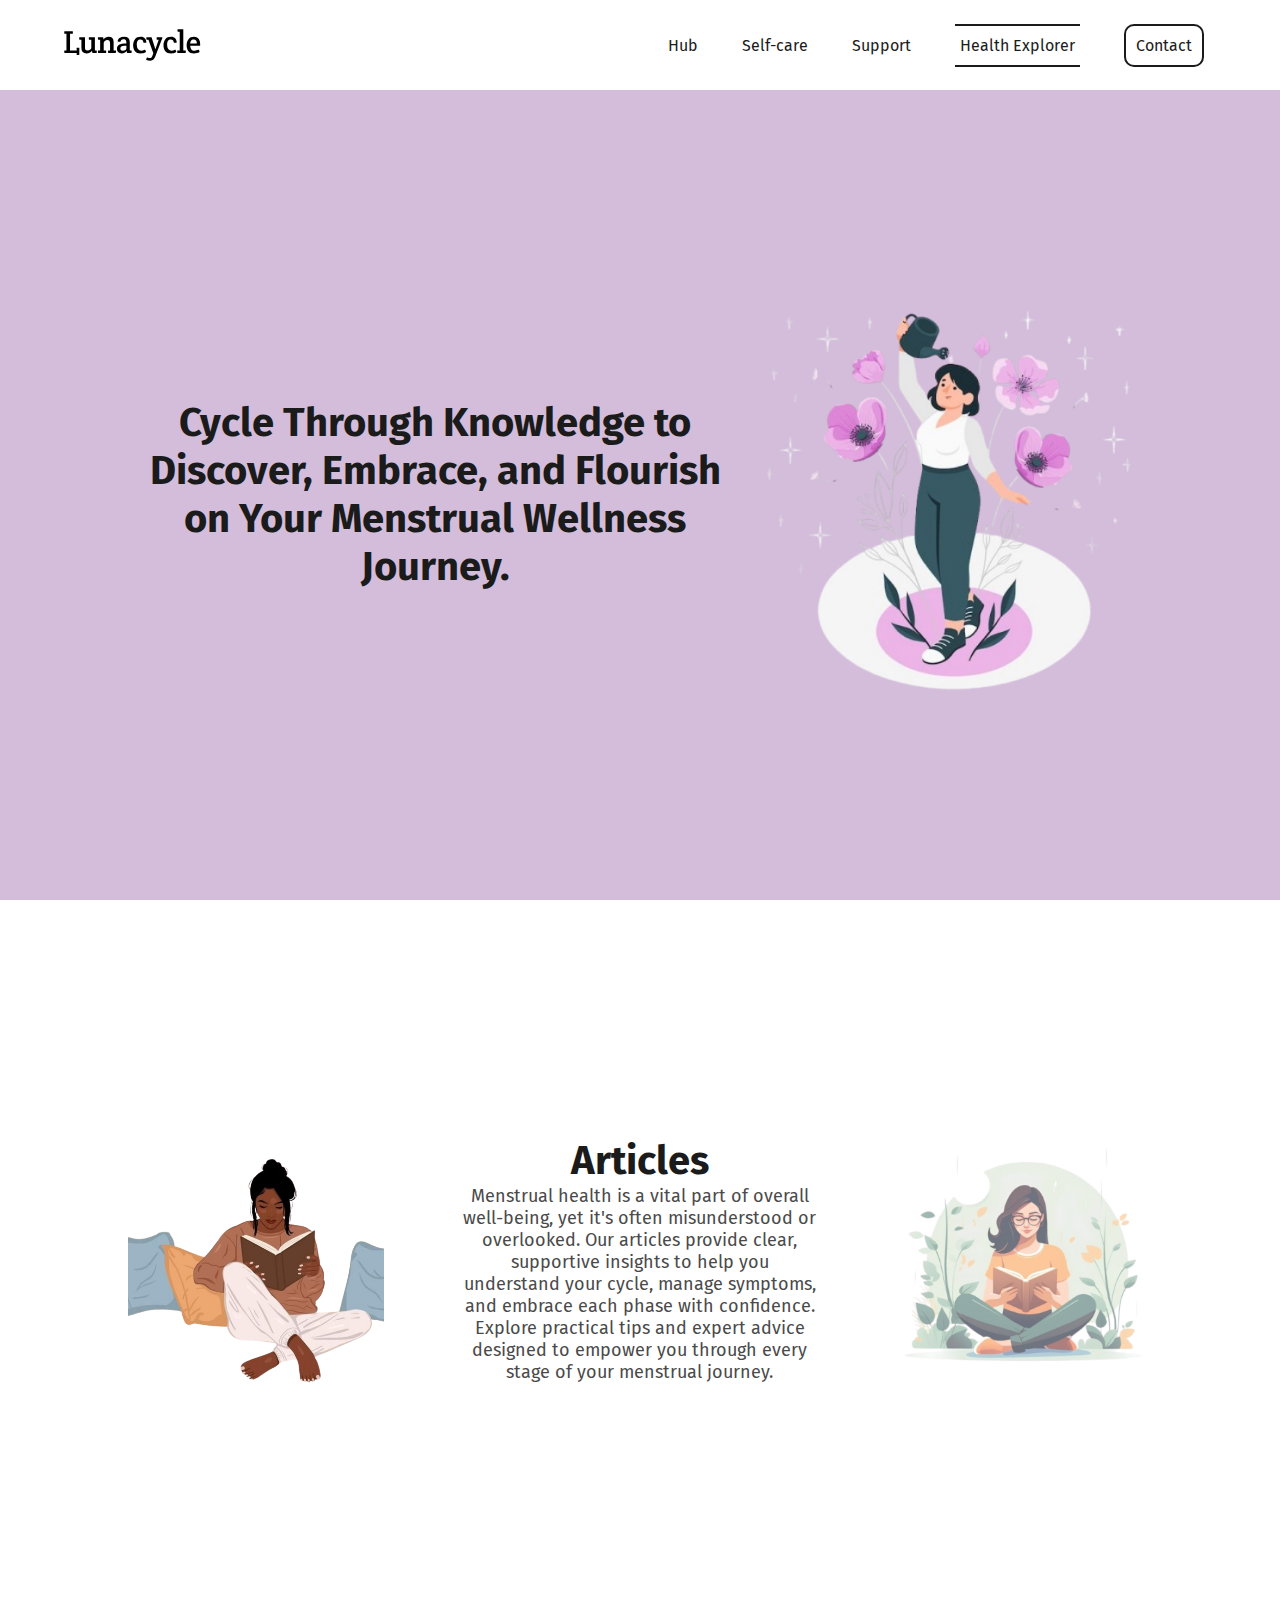
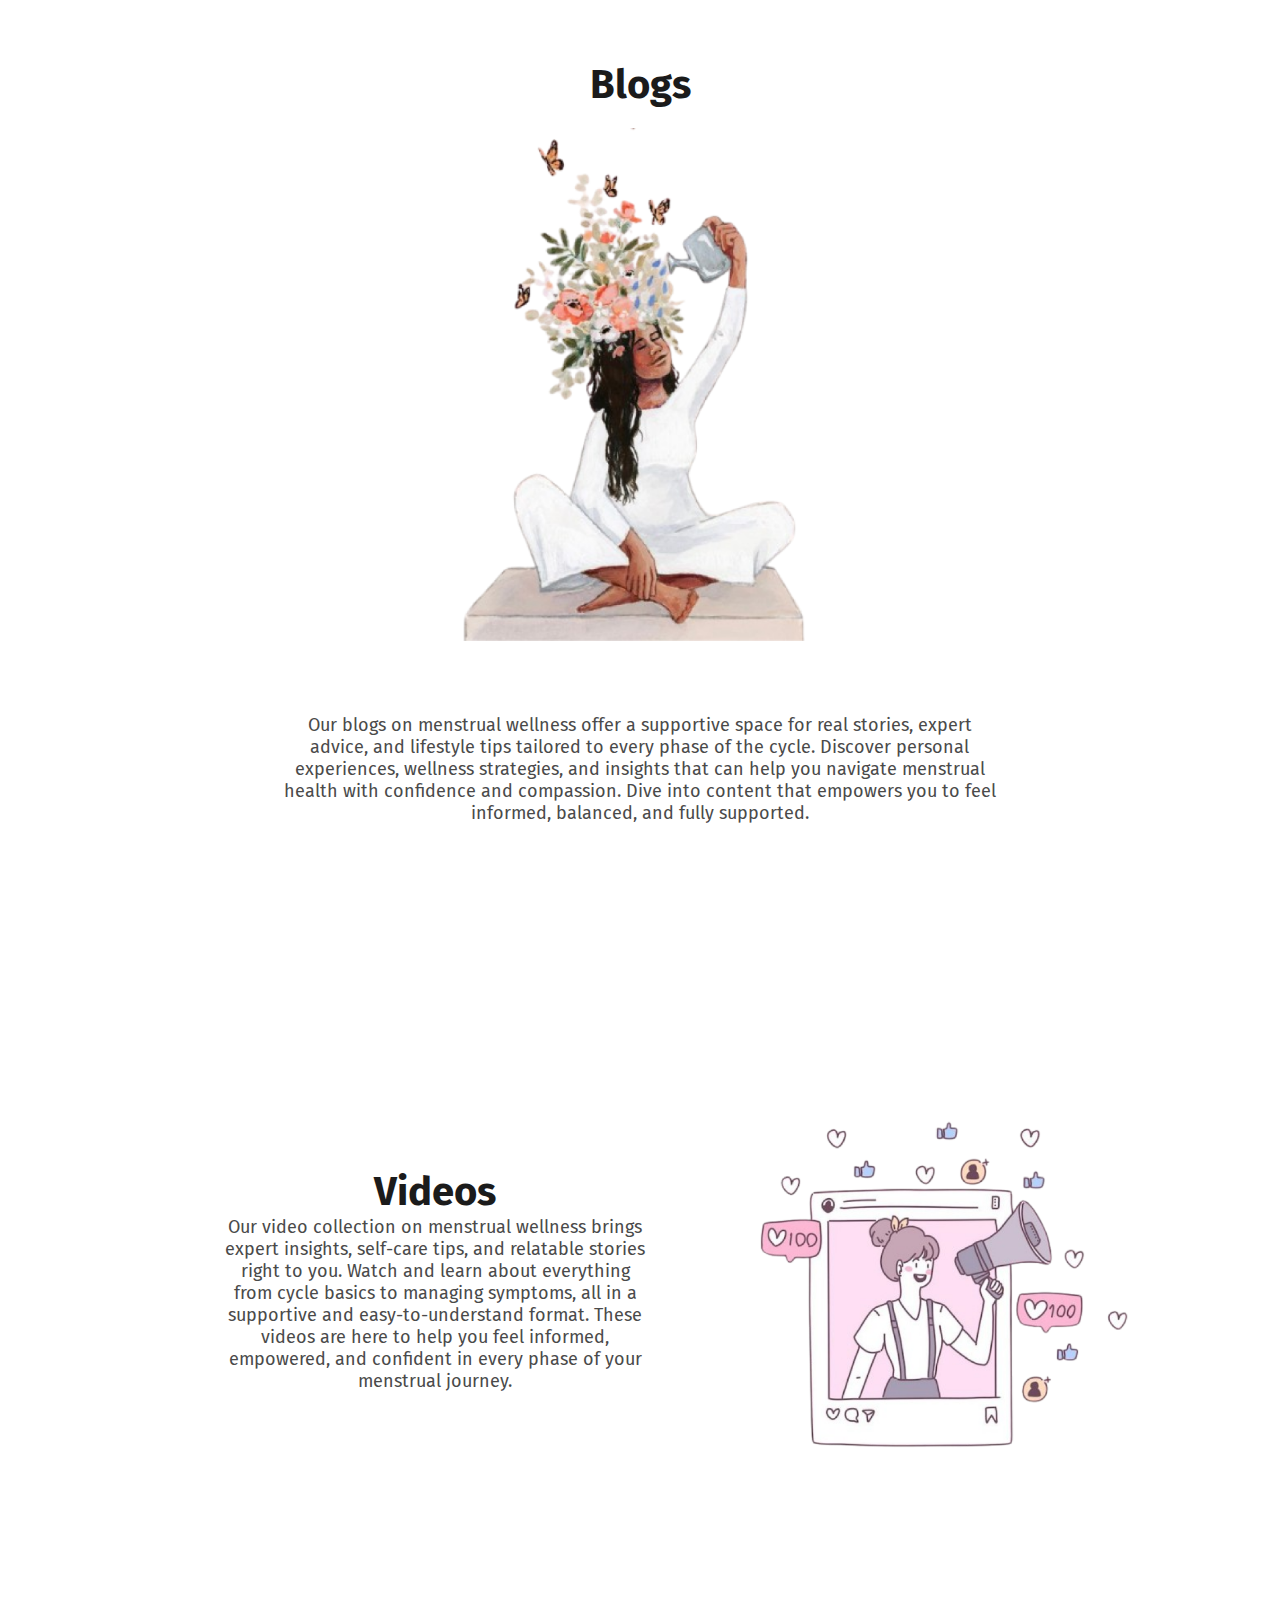
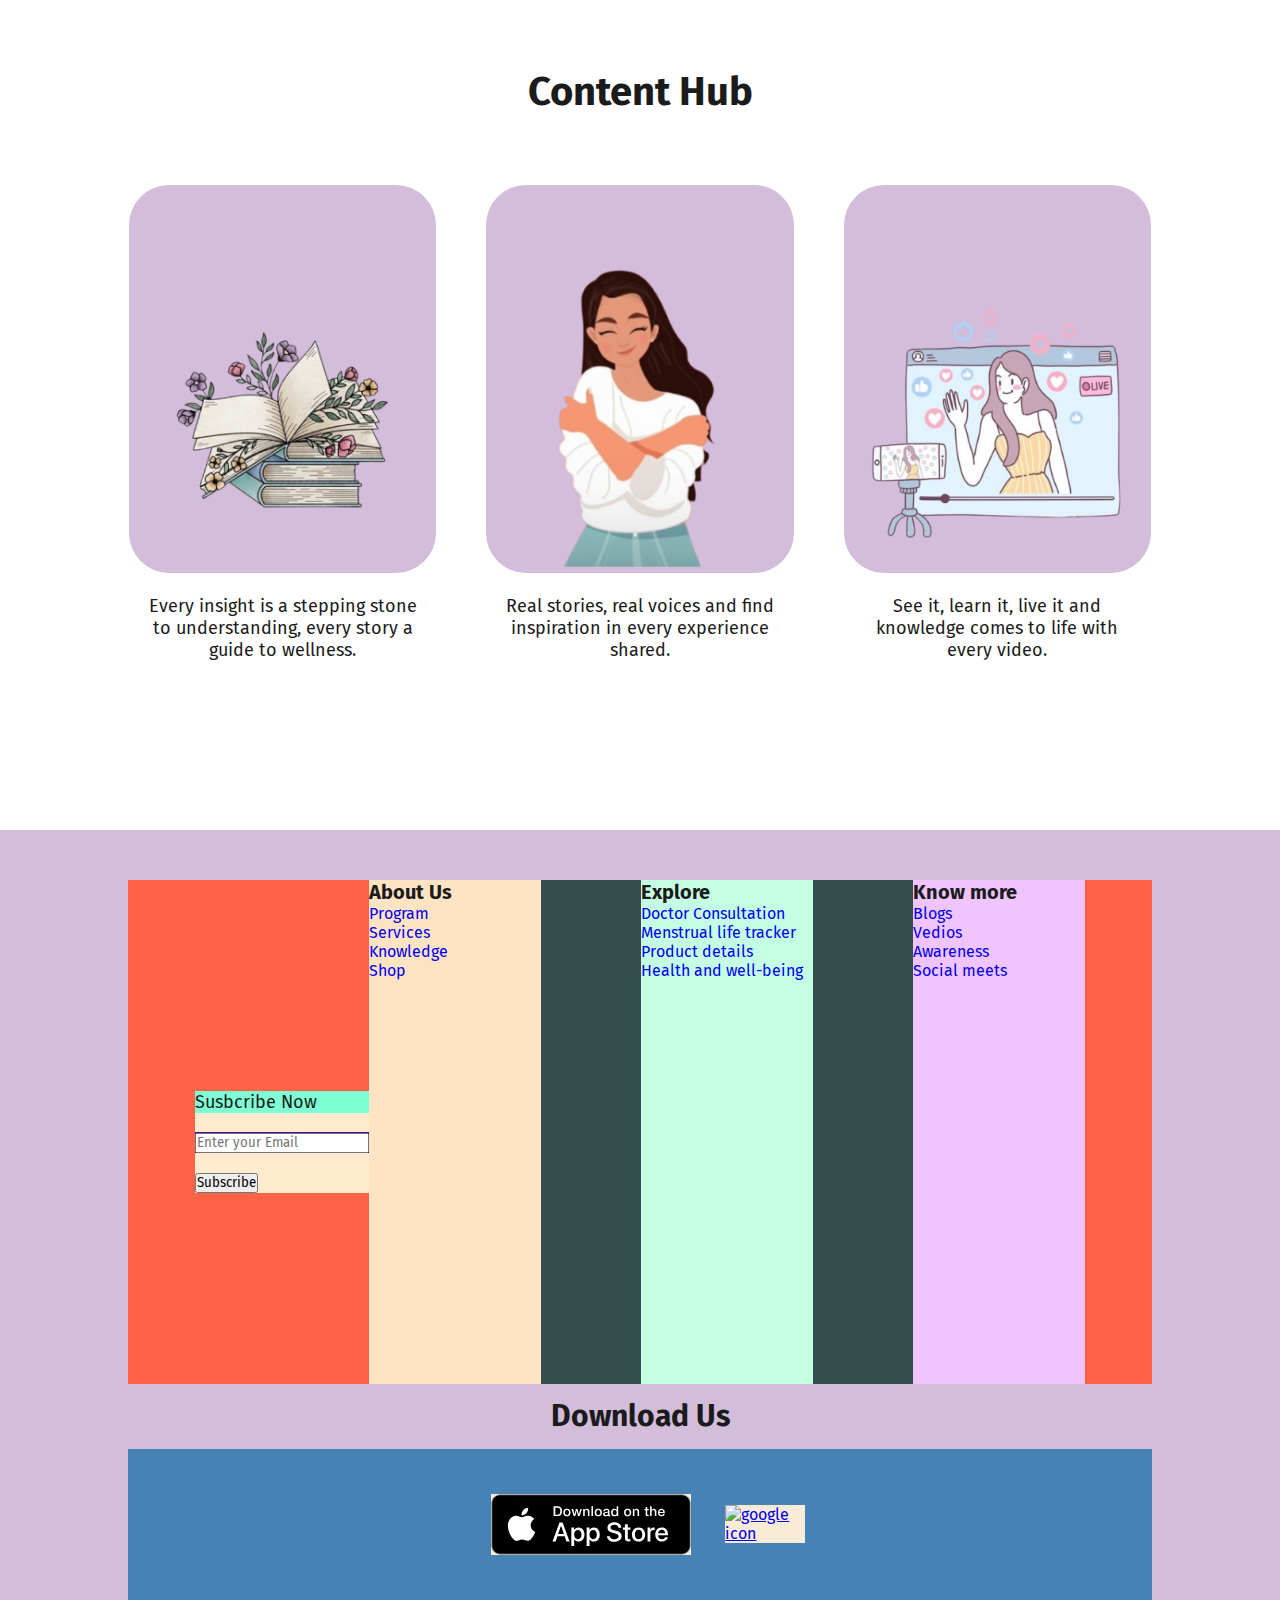
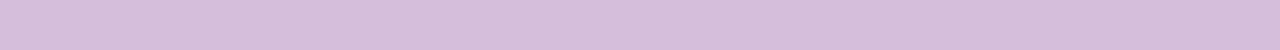
==== health-explorer.html @ b9ee6a67 "this is my first version" ====
<!DOCTYPE html>
<html lang="en">

<head>
    <meta charset="UTF-8">
    <meta name="viewport" content="width=device-width, initial-scale=1.0">
    <title> Lunacycle - Health Explorer </title>
    <link rel="stylesheet" href="./css/style.css">
    <link rel="stylesheet" href="./css/health-explorer.css">
    <link rel="stylesheet" href="https://cdn.jsdelivr.net/npm/bootstrap-icons@1.11.3/font/bootstrap-icons.min.css">
</head>

<body>

    <!-- header start -->
    <header>

        <!-- nav start-->
        <nav>
            <div class="wrapper">

                <img src="./src/Icon/Logo (2).svg" alt="Logo">
                <input type="checkbox" id="nav-btn" class="nav-btn">
                <label for="nav-btn" class="nav-icon"><i class="bi bi-list"></i></label>

                <ul>
                    <li><a href="./index.html">Hub</a></li>
                    <li><a href="./self-care.html">Self-care</a></li>
                    <li><a href="./support.html">Support</a></li>
                    <li><a href="#" class="active">Health Explorer</a></li>
                    <li><a href="#" class="sec_btn">Contact</a></li>
                </ul>

            </div>
        </nav>
        <!-- nav end -->

    </header>
    <!-- header end -->

    <!-- main start -->

    <!-- banner start -->
    <section id="banner">

        <div class="wrapper">

            <h1>Cycle Through Knowledge to Discover, Embrace, and Flourish on Your Menstrual Wellness Journey.</h1>

            <div class="banner_section">
                <img src="./src/Image/Health Explorer/health explorer banner.png" alt="banner">
            </div>

        </div>

    </section>

    <!-- banner end -->

    <!-- articles start -->

    <section id="article">

        <div class="wrapper">

            <div class="book">
                <img src="./src/Image/Health Explorer/girl with book.png" alt="girl">
            </div>

            <div class="article_section">
                <h1>Articles</h1>
                <p>
                    Menstrual health is a vital part of overall well-being, yet it's often misunderstood or
                    overlooked. Our articles provide clear, supportive insights to help you understand your cycle,
                    manage symptoms, and embrace each phase with confidence. Explore practical tips and expert
                    advice designed to empower you through every stage of your menstrual journey.</p>
            </div>

            <div class="girl_book">
                <img src="./src/Image/Health Explorer/girl with books and leaf.png" alt="girl_book">
            </div>

        </div>

    </section>

    <!-- articles end -->


    <!-- blogs start -->

    <section id="blogs">

        <div class="wrapper">

            <h1>Blogs</h1>

            <div class="blog_img">

                <img src="./src/Image/Health Explorer/blogs.png" alt="blogs">
            </div>

            <div class="blog_container">
                <p>
                    Our blogs on menstrual wellness offer a supportive space for real stories, expert advice, and
                    lifestyle tips tailored to every phase of the cycle. Discover personal experiences, wellness
                    strategies, and insights that can help you navigate menstrual health with confidence and compassion.
                    Dive into content that empowers you to feel informed, balanced, and fully supported.</p>
            </div>

        </div>

    </section>

    <!-- blogs end -->

     <!-- video start -->

     <section id="video">

        <div class="wrapper">

                <div class="video_section">
                    <h1>Videos</h1>

                    <p>
                        Our video collection on menstrual wellness brings expert insights, self-care tips, and relatable
                        stories right to you. Watch and learn about everything from cycle basics to managing symptoms,
                        all in a supportive and easy-to-understand format. These videos are here to help you feel
                        informed, empowered, and confident in every phase of your menstrual journey.</p>
                </div>

                <div class="video_img">
                    <img src="./src/Image/Health Explorer/Videos.png" alt="video">
                </div>

        </div>

    </section>

    <!-- video end -->

    
    <!-- content hub start -->

    <section id="content_hub">

        <div class="wrapper">

                <h1>Content Hub</h1>

                <div class="content_hub_section">

                    <div class="guide">
                        <img src="./src/Image/Health Explorer/books.png" alt="books">
                        <p>Every insight is a stepping stone to understanding, every story a guide to wellness.</p>
                    </div>

                    <div class=" experience ">
                        <img src="./src/Image/Health Explorer/hugging girl.png" alt="girl">
                        <p>Real stories, real voices and find inspiration in every experience shared.</p>
                    </div>

                    <div class="learn">
                        <img src="./src/Image/Health Explorer/video creator.png" alt="video">
                        <p>See it, learn it, live it and knowledge comes to life with every video.</p>
                    </div>
                </div>

        </div>

    </section>

    <!-- content hub end -->

    <!-- main end -->


 <!-- footer start -->

    <footer>
        <section id="footer">

            <div class="wrapper">


                <div class="footer_section">

                    <div class="logo_section">
                        <!-- logo start -->
                        <div class="logo">
                            <img src="./Src/Icon/Logo (2).svg" alt="">
                        </div>
                        <!-- logo start -->
                        <!-- form start -->
                        <div class="form">
                            <form>
                                <div class="susbcribe">
                                    <label> Susbcribe Now </label>
                                </div>
                                <br>
                                <div class="email">
                                    <input type="email" Placeholder="Enter your Email">
                                </div>
                                <br>
                                <div class="submit">
                                    <input type="submit" value="Subscribe">
                                </div>
                            </form>
                        </div>
                    </div>
                    <!-- form start -->

                    <div class="link_section">

                        <!-- anout us start -->
                        <div class="about_us">
                            <h4>About Us</h4>
                            <ul>
                                <li><a href="#"> Program </a></li>
                                <li><a href="#"> Services </a></li>
                                <li><a href="#"> Knowledge </a></li>
                                <li><a href="#"> Shop </a></li>
                            </ul>
                        </div>
                        <!-- about us end -->


                        <!-- explore start -->
                        <div class="explore">
                            <h4> Explore </h4>
                            <ul>
                                <li><a href="#"> Doctor Consultation </a> </li>
                                <li><a href="#"> Menstrual life tracker </a></li>
                                <li><a href="#"> Product details </a></li>
                                <li><a href="#"> Health and well-being </a></li>
                            </ul>
                        </div>
                        <!-- explore end -->
                        <!-- know more start -->
                        <div class="know_more">
                            <h4> Know more </h4>
                            <ul>
                                <li><a href="#"> Blogs </a></li>
                                <li><a href="#"> Vedios </a></li>
                                <li><a href="#"> Awareness </a></li>
                                <li><a href="#"> Social meets </a></li>
                            </ul>
                        </div>
                        <!-- know more end -->
                    </div>

                </div>

                <div class="footer_icon">

                    <!-- download us start -->

                    <h1>
                        Download Us
                    </h1>

                    <div class="download_icon">
                    
                            <!-- <a href="#"> <img src="./Src/Icon/Apple icon.svg" alt="apple"> </a> -->
                            <a href="#"> <img src="./src/Icon/Apple icon.svg" alt="google icon"> </a>
                            <a href="#"> <img src="./Src/Icon/Google icon.svg" alt="google icon"> </a>
                        
                    </div>
                    <!-- download us start -->
                </div>
            </div>


        </section>
    </footer>

    <!-- footer end -->


</body>

</html>
---- css/style.css ----
@import url("https://fonts.googleapis.com/css2?family=Crete+Round:ital@0;1&family=Fira+Sans:ital,wght@0,100;0,200;0,300;0,400;0,500;0,600;0,700;0,800;0,900;1,100;1,200;1,300;1,400;1,500;1,600;1,700;1,800;1,900&family=Roboto:ital,wght@0,100;0,300;0,400;0,500;0,700;0,900;1,100;1,300;1,400;1,500;1,700;1,900&display=swap");

* {
  padding: 0;
  margin: 0;
  font-family: "Fira Sans", sans-serif;
}

:root {
  --fs-70: 70px;
  --fs-64: 64px;
  --fs-60: 60px;
  --fs-40: 40px;
  --fs-32: 32px;
  --fs-30: 30px;
  --fs-36: 36px;
  --fs-28: 28px;
  --fs-26: 26px;
  --fs-24: 24px;
  --fs-22: 22px;
  --fs-20: 20px;
  --fs-18: 18px;
  --fs-16: 16px;
  --fs-14: 14px;
  --fs-12: 12px;
  --primary-color: #d3bddb;
  --secondary-color: #ffffff;
  --tertiory-color: #1b1b1b;
  --fourth-color: #4a4a4a;
  --fw-bold: 700px;
  --fw-semibold: 600px;
  --fw-medium: 500px;
  --fw-regular: 400px;
}

.wrapper {
  width: 90%;
  /* background-color: yellow; */
}

/* nav start */
header {
  width: 100%;
  height: 10vh;
  /* background-color: lightcoral; */
}

header nav {
  height: 10vh;
  width: 100%;
  background-color: rgb(255, 255, 255);
  display: flex;
  justify-content: center;
}

header nav .wrapper {
  height: 100%;
  width: 90%;
  background-color: rgb(255, 255, 255);
  display: flex;
  justify-content: space-between;
  align-items: center;
}

header nav .wrapper ul {
  display: flex;
  list-style: none;
  gap: 20px;
  /* font-size: var(--fs-20); */
}

header nav .wrapper ul li {
  font-size: var(--fs-16);
  padding: 10px;
  background-color: transparent;
  border: 2px solid transparent;
  /* background-color: orange; */
}

header nav .wrapper ul a {
  text-decoration: none;
  color: var(--tertiory-color);
  font-size: var(--fs-16);
}

header nav .wrapper ul li .active {
  padding: 10px 5px;
  border-top: 2px solid var(--tertiory-color);
  border-bottom: 2px solid var(--tertiory-color);
}

header nav .wrapper ul li :hover {
  background-color: var(--tertiory-color);
  border-radius: 20px;
  color: var(--secondary-color);
  padding: 10px;
  -webkit-border-radius: 20px;
  -moz-border-radius: 20px;
  -ms-border-radius: 20px;
  -o-border-radius: 20px;
}

#nav-btn,
.nav-icon {
  display: none;
}

/* nav end */

/* button start */

.sec_btn {
  padding: 10px;
  background-color: transparent;
  color: var(--tertiory-color);
  border: 2px solid var(--tertiory-color);
  border-radius: 10px;
  -webkit-border-radius: 10px;
  -moz-border-radius: 10px;
  -ms-border-radius: 10px;
  -o-border-radius: 10px;
  /* font-size: var(--fs-20); */
}
.sec_btn:hover {
  background-color: var(--tertiory-color);
  color: var(--secondary-color);
}

.btn {
  padding: 5px 10px;
  background-color: var(--tertiory-color);
  color: var(--secondary-color);
  border: 2px solid var(--tertiory-color);
  border-radius: 10px;
  -webkit-border-radius: 10px;
  -moz-border-radius: 10px;
  -ms-border-radius: 10px;
  -o-border-radius: 10px;
  font-size: var(--fs-18);
  text-decoration: none;
}
.btn:hover {
  background-color: var(--secondary-color);
  color: var(--tertiory-color);
  border-color: 2px solid var(--secondary-color);
}

/* button end */

/* footer start */

#footer {
  width: 100%;
  height: 80vh;
  background-color: var(--primary-color);
  display: flex;
  align-items: center;
  justify-content: center;
  margin-top: 70px;
  padding: 50px 0px;
}

#footer .wrapper {
  width: 80%;
  height: 100%;
  display: flex;
  align-items: center;
  justify-content: center;
  flex-direction: column;
  /* background-color: bisque; */
}

#footer .wrapper .footer_section {
  width: 100%;
  height: 70%;
  display: flex;
  align-items: center;
  justify-content: center;
  background-color: tomato;
}

/* #footer .wrapper .footer_section .logo_section {
  width: 30%;
  height: 100%;
  display: flex;
  align-items: center;
  justify-content: center;
  flex-direction: column;
  background-color: aqua;
}

#footer .wrapper .footer_section .logo_section .logo {
    width: 100%;
    height: 20%;
    display: flex;
    align-items: center;
    justify-content: start;
    background-color: rgb(221, 255, 154);
} */

#footer .wrapper .footer_section .logo_section .form {
    width: 100%;
    height: 80%;
    display: flex;
    align-items: center;
    justify-content: center;
    background-color: blanchedalmond;
}

#footer .wrapper .footer_section .logo_section .form .susbcribe{
    width: 100%;
    height: 30%;
    font-size: var(--fs-18);
    color: var(--tertiory-color);
    background-color: aquamarine;   
}

#footer .wrapper .footer_section .logo_section .form .email{
    width: 100%;
    height: 30%;
    background-color: rgb(72, 110, 133);   
}

#footer .wrapper .footer_section .logo_section .form .email{
    width: 100%;
    height: 30%;
    background-color: rgb(76, 13, 136);
}


#footer .wrapper .footer_section .link_section {
  width: 70%;
  height: 100%;
  display: flex;
  align-items: center;
  justify-content: center;
  gap: 100px;
  background-color: rgb(52, 78, 78);
}

#footer .wrapper .footer_section .link_section .about_us{
width: 30%;
height: 100%;
background-color: bisque;
}

#footer .wrapper .footer_section .link_section .explore{
width: 30%;
height: 100%;
background-color: rgb(196, 255, 228);
}

#footer .wrapper .footer_section .link_section .know_more{
width: 30%;
height: 100%;
background-color: rgb(240, 196, 255);
}

#footer .wrapper .footer_section .link_section h4 {
  font-size: var(--fs-20);
  color: var(--tertiory-color);
}

#footer .wrapper .footer_section .link_section p {
  font-size: var(--fs-16);
  color: var(--fourth-color);
}

#footer .wrapper .footer_section .link_section .about_us ul li a,
#footer .wrapper .footer_section .link_section .explore ul li a,
#footer .wrapper .footer_section .link_section .know_more ul li a {
  text-decoration: none;
}
/* 
#footer .wrapper .footer_section .link_section .about_us ul,
#footer .wrapper .footer_section .link_section .explore ul,
#footer .wrapper .footer_section .link_section .know_more ul {
  list-style: none;
} */

#footer .wrapper .footer_section .link_section .about_us ul li,
#footer .wrapper .footer_section .link_section .explore ul li,
#footer .wrapper .footer_section .link_section .know_more ul li{
list-style-type: none;
}

footer .wrapper .footer_icon {
  width: 100%;
  height: 30%;
  /* background-color: rgb(223, 151, 101); */
  display: flex;
  align-items: center;
  justify-content: center;
  flex-direction: column;
}

footer .wrapper .footer_icon h1 {
  width: 100%;
  height: 30%;
  display: flex;
  align-items: center;
  justify-content: center;
  font-size: var(--fs-30);
  color: var(--tertiory-color);
  /* background-color: #563562; */
}

footer .wrapper .footer_icon .download_icon {
  width: 100%;
  height: 70%;
  display: flex;
  align-items: center;
  justify-content: center;
  /* gap: 20px; */
  background-color: steelblue;
}

footer .wrapper .footer_icon .download_icon a {
  display: flex;
  justify-content: center;
  align-items: center;
  /* text-decoration: none; */
}

footer .wrapper .footer_icon .download_icon a img{
  width: 80%;
  height: 40%;
  background-color: antiquewhite;
}












@media only screen and (max-width: 1100px){

  /* footer strat */


  #footer .wrapper .footer_section .link_section h4 {
    font-size: var(--fs-18);
  }

  #footer .wrapper .footer_section .link_section p {
    font-size: var(--fs-14);
  }

  /* footer end */

}

@media only screen and (max-width: 1000px){

/* footer start */

#footer {
  height: auto;
}

#footer .wrapper .footer_section {
  flex-wrap: wrap;
  height: 40%;
  gap: 10px;
}

#footer .wrapper .footer_section .link_section {
  width: 100%;
}

/* footer end */

}

@media only screen and (max-width: 700px){

/* footer start */

#footer .wrapper .footer_section .link_section {
  flex-wrap: wrap;
  gap: 20px;
}

#footer .wrapper .footer_section .link_section link{
  width: 100%;
}

#footer .wrapper .footer_section .link_section .about_us{
  width: 100%;
}

#footer .wrapper .footer_section .link_section .explore{
  width: 100%;
}

#footer .wrapper .footer_section .link_section .know_more{
  width: 100%;
}

footer .wrapper .footer_icon h1 {
  font-size: var(--fs-24);
}

/* footer end */
  

}









@media only screen and (max-width: 900px) {
  .nav-icon {
    display: block;
    font-size: 40px;
  }
  header nav {
    width: 100%;
    z-index: 10;
  }

  header nav .wrapper ul {
    position: absolute;
    top: 10vh;
    width: 40%;
    left: -100%;
    height: 90vh;
    flex-direction: column;
    align-items: start;
    justify-content: start;
    background-color: rgb(215, 215, 215);
    padding: 30px 0px;
    transition-duration: 0.7s;
    z-index: 1;
  }
  header nav .wrapper ul li {
    margin-left: 20%;
  }
  #nav-btn:checked ~ ul {
    left: 0px;
  }
}
---- css/health-explorer.css ----
/* banner start */

#banner{
    width: 100%;
    height: 90vh;
    display: flex;
    align-items: center;
    justify-content: center;
    background-color: var(--primary-color);
    /* background-color: aqua; */
}

#banner .wrapper{
    width: 80%;
    height: 95%;
    display: flex;
    align-items: center;
    justify-content: center;
    /* background-color: blanchedalmond; */
}

#banner .wrapper h1{
    width: 60%;
    height: 100%;
    display: flex;
    align-items: center;
    justify-content: center;
    text-align: center;
    font-size: var(--fs-40);
    color: var(--tertiory-color);
}

#banner .wrapper .banner_section{
    width: 40%;
    height: 100%;
    /* background-color: blueviolet; */
}

#banner .wrapper .banner_section img{
    width: 100%;
    height: 100%;
    object-fit: contain;
}

/* banner end */

/* article start */

#article{
    width: 100%;
    height: 80vh;
    display: flex;
    align-items: center;
    justify-content: center;
    /* background-color: aqua; */
}

#article .wrapper{
    width: 80%;
    height: 95%;
    display: flex;
    align-items: center;
    justify-content: center;
    /* background-color: blanchedalmond; */
}

#article .wrapper .book{
    width: 30%;
    height: 100%;
    /* background-color: blueviolet; */
}

#article .wrapper .book img{
    width: 100%;
    height: 100%;
    object-fit: contain;
}

#article .wrapper .article_section{
    width: 60%;
    height: 100%;
    display: flex;
    align-items: center;
    justify-content: center;
    flex-direction: column;
    /* background-color: yellowgreen; */
}

#article .wrapper .article_section h1{
    font-size: var(--fs-40);
    color: var(--tertiory-color);
}

#article .wrapper .article_section p{
    width: 70%;
    font-size: var(--fs-18);
    color: var(--fourth-color);
    text-align: center;
}

#article .wrapper .girl_book{
    width: 30%;
    height: 100%;
    /* background-color: rgb(226, 43, 150); */
}

#article .wrapper .girl_book img{
    width: 100%;
    height: 100%;
    object-fit: contain;
}

/* article end */

/* blogs start */

#blogs{
    width: 100%;
    height: 100vh;
    display: flex;
    align-items: center;
    justify-content: center;
    /* background-color: aqua; */
}

#blogs .wrapper{
    width: 80%;
    height: 95%;
    display: flex;
    align-items: center;
    justify-content: center;
    flex-direction: column;
    /* background-color: blanchedalmond; */
}

#blogs .wrapper h1{
    width: 100%;
    height: 10%;
    display: flex;
    align-items: center;
    justify-content: center;
    font-size: var(--fs-40);
    color: var(--tertiory-color);
    /* background-color: rgb(197, 127, 255); */
}

#blogs .wrapper .blog_img{
    width: 100%;
    height: 60%;
    /* background-color: rgb(68, 255, 0); */
}

#blogs .wrapper .blog_img img{
    width: 100%;
    height: 100%;
    object-fit: contain;
} 

#blogs .wrapper .blog_container{
    width: 100%;
    height: 30%;
    display: flex;
    align-items: center;
    justify-content: center;
    /* background-color: blueviolet; */
}

#blogs .wrapper .blog_container p{
    width: 70%;
    font-size: var(--fs-18);
    color: var(--fourth-color);
    text-align: center;
}

/* blogs end */

/* video start */

#video{
    width: 100%;
    height: 80vh;
    display: flex;
    align-items: center;
    justify-content: center;
    /* background-color: aqua; */
}

#video .wrapper{
    width: 80%;
    height: 95%;
    display: flex;
    align-items: center;
    justify-content: center;
    /* background-color: blanchedalmond; */
}

#video .wrapper .video_section{
    width: 60%;
    height: 100%;
    display: flex;
    align-items: center;
    justify-content: center;
    flex-direction: column;
}

#video .wrapper .video_section h1{
    font-size: var(--fs-40);
    color: var(--tertiory-color);
}

#video .wrapper .video_section p{
    width: 70%;
    font-size: var(--fs-18);
    color: var(--fourth-color);
    text-align: center;
}

#video .wrapper .video_img{
    width: 40%;
    height: 100%;
    /* background-color: blueviolet; */
}

#video .wrapper .video_img img{
    width: 100%;
    height: 100%;
    object-fit: contain;
}

/* video end */

/* content hub strat */

#content_hub{
    width: 100%;
    height: 80vh;
    display: flex;
    align-items: center;
    justify-content: center;
    /* background-color: aqua; */
}

#content_hub .wrapper{
    width: 80%;
    height: 95%;
    display: flex;
    align-items: center;
    justify-content: center;
    flex-direction: column;
    /* background-color: blanchedalmond; */
}

#content_hub .wrapper h1{
    width: 100%;
    height: 10%;
    display: flex;
    align-items: center;
    justify-content: center;
    font-size: var(--fs-40);
    color: var(--tertiory-color);
    /* background-color: blueviolet; */
}

#content_hub .wrapper .content_hub_section{
    width: 100%;
    height: 90%;
    display: flex;
    align-items: center;
    justify-content: center;
    gap: 50px;
    /* background-color: tomato; */
}

#content_hub .wrapper .content_hub_section img{
    background-color: var(--primary-color);
    border-radius: 40px;
    -webkit-border-radius: 40px;
    -moz-border-radius: 40px;
    -ms-border-radius: 40px;
    -o-border-radius: 40px;
}

#content_hub .wrapper .content_hub_section p{
    height: 20%;
    width: 90%;
    display: flex;
    align-items: center;
    justify-content: center;
    text-align: center;
    font-size: var(--fs-18);
    color: var(--tertiory-color);
    /* background-color: rgb(101, 101, 81); */
}
#content_hub .wrapper .content_hub_section .guide{
    width: 30%;
    height: 90%;
    display: flex;
    align-items: center;
    justify-content: center;
    flex-direction: column;
    /* background-color: rgb(67, 39, 34); */
}

#content_hub .wrapper .content_hub_section .guide img{
    width: 100%;
    height: 70%;
    object-fit: contain;
    object-position: bottom ;
}

#content_hub .wrapper .content_hub_section .experience{
    width: 30%;
    height: 90%;
    display: flex;
    align-items: center;
    justify-content: center;
    flex-direction: column;
    /* background-color: rgb(78, 54, 87); */
}

#content_hub .wrapper .content_hub_section .experience img{ 
    width: 100%;
    height: 70%;
    object-fit: contain;
    object-position: bottom ;
}

#content_hub .wrapper .content_hub_section .learn{
    width: 30%;
    height: 90%;
    display: flex;
    align-items: center;
    justify-content: center;
    flex-direction: column;
    /* background-color: rgb(88, 94, 143); */
}

#content_hub .wrapper .content_hub_section .learn img{
    width: 100%;
    height: 70%;
    object-fit: contain;
    object-position: bottom ;
}

/* content hub end */
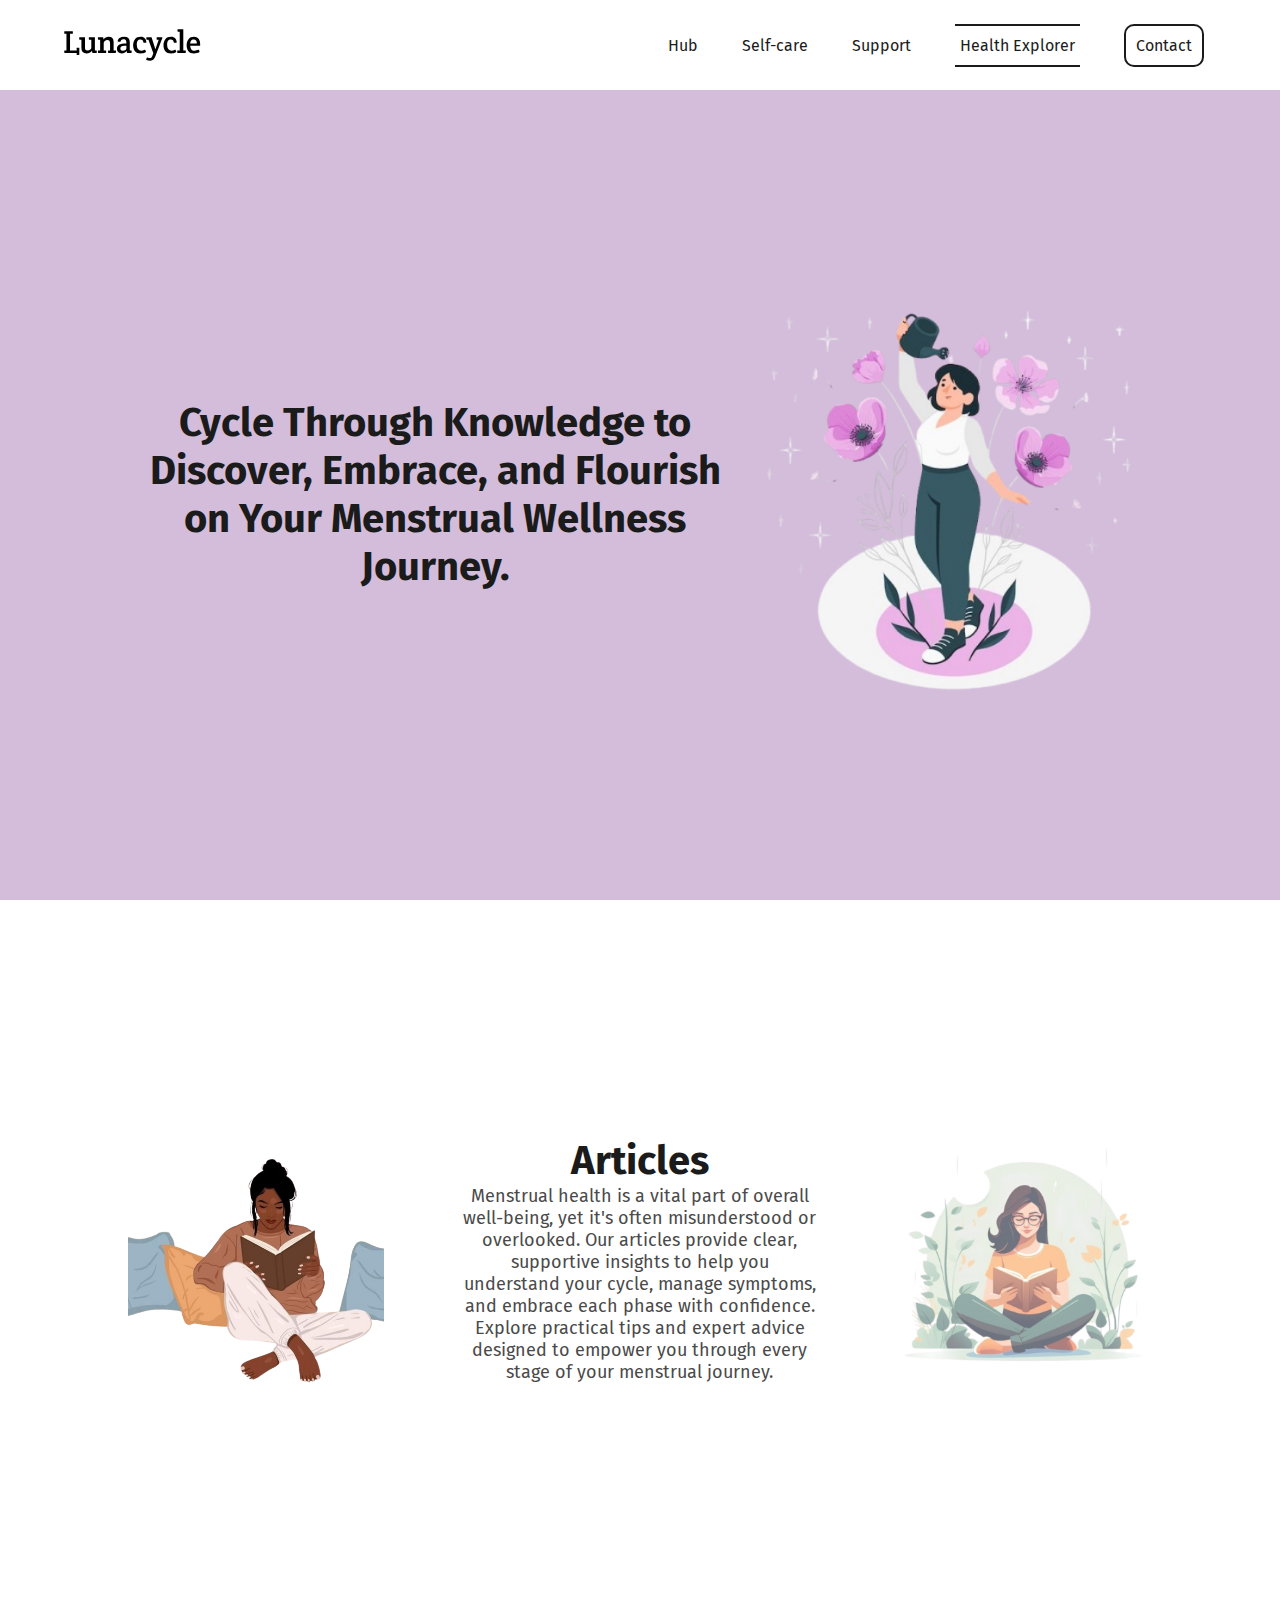
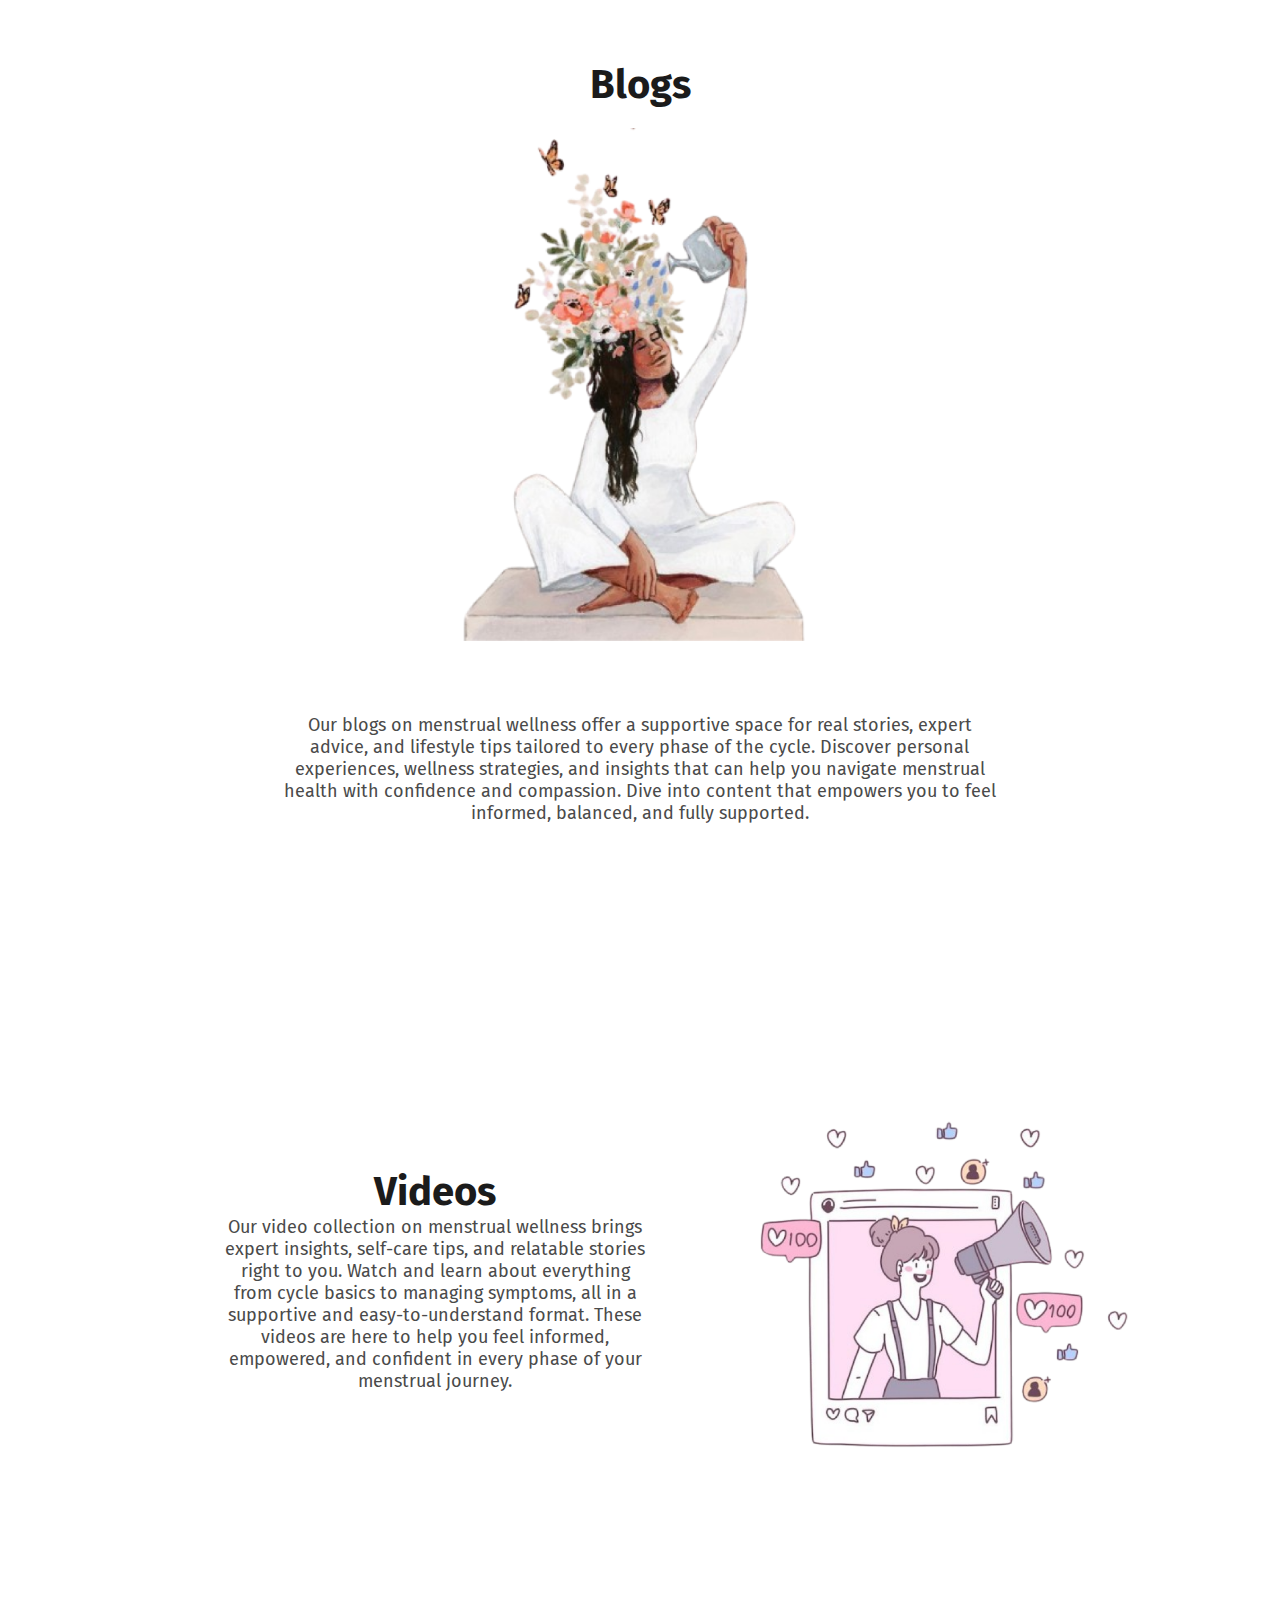
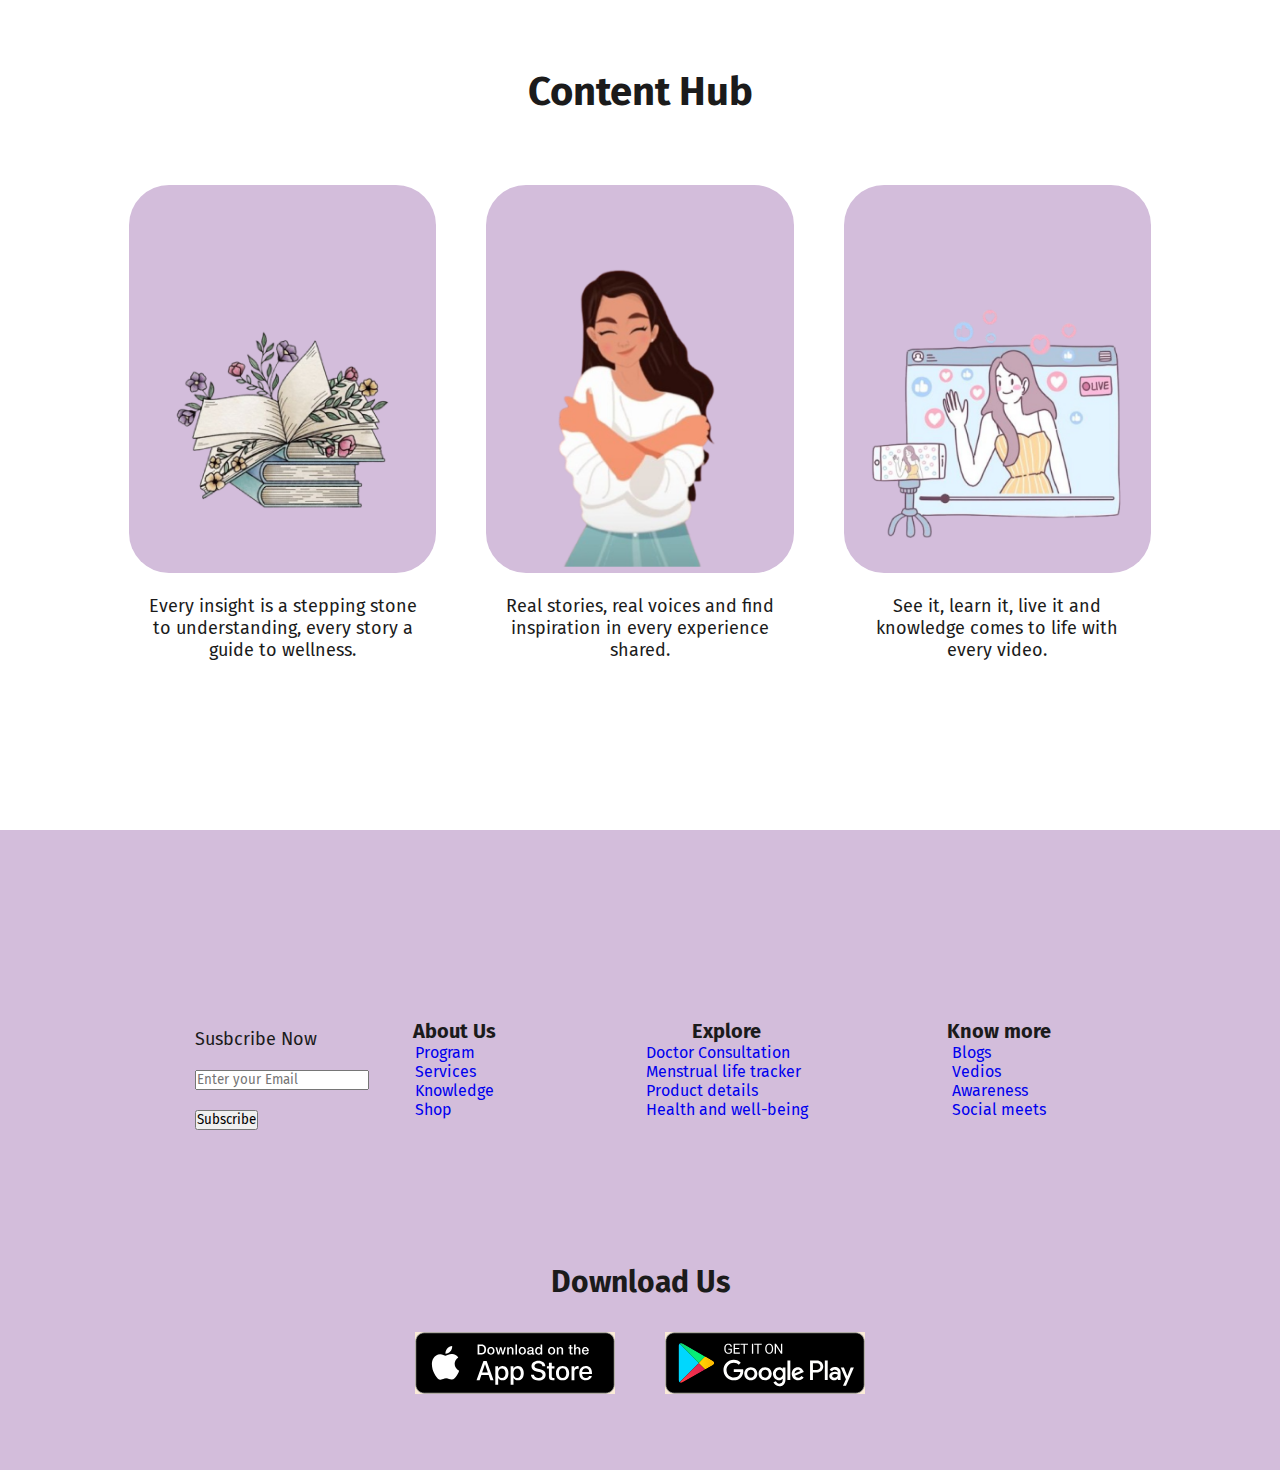
==== commit eb02ad13: "Add files via upload" ====
--- a/health-explorer.html
+++ b/health-explorer.html
@@ -1,283 +1,283 @@
-<!DOCTYPE html>
-<html lang="en">
-
-<head>
-    <meta charset="UTF-8">
-    <meta name="viewport" content="width=device-width, initial-scale=1.0">
-    <title> Lunacycle - Health Explorer </title>
-    <link rel="stylesheet" href="./css/style.css">
-    <link rel="stylesheet" href="./css/health-explorer.css">
-    <link rel="stylesheet" href="https://cdn.jsdelivr.net/npm/bootstrap-icons@1.11.3/font/bootstrap-icons.min.css">
-</head>
-
-<body>
-
-    <!-- header start -->
-    <header>
-
-        <!-- nav start-->
-        <nav>
-            <div class="wrapper">
-
-                <img src="./src/Icon/Logo (2).svg" alt="Logo">
-                <input type="checkbox" id="nav-btn" class="nav-btn">
-                <label for="nav-btn" class="nav-icon"><i class="bi bi-list"></i></label>
-
-                <ul>
-                    <li><a href="./index.html">Hub</a></li>
-                    <li><a href="./self-care.html">Self-care</a></li>
-                    <li><a href="./support.html">Support</a></li>
-                    <li><a href="#" class="active">Health Explorer</a></li>
-                    <li><a href="#" class="sec_btn">Contact</a></li>
-                </ul>
-
-            </div>
-        </nav>
-        <!-- nav end -->
-
-    </header>
-    <!-- header end -->
-
-    <!-- main start -->
-
-    <!-- banner start -->
-    <section id="banner">
-
-        <div class="wrapper">
-
-            <h1>Cycle Through Knowledge to Discover, Embrace, and Flourish on Your Menstrual Wellness Journey.</h1>
-
-            <div class="banner_section">
-                <img src="./src/Image/Health Explorer/health explorer banner.png" alt="banner">
-            </div>
-
-        </div>
-
-    </section>
-
-    <!-- banner end -->
-
-    <!-- articles start -->
-
-    <section id="article">
-
-        <div class="wrapper">
-
-            <div class="book">
-                <img src="./src/Image/Health Explorer/girl with book.png" alt="girl">
-            </div>
-
-            <div class="article_section">
-                <h1>Articles</h1>
-                <p>
-                    Menstrual health is a vital part of overall well-being, yet it's often misunderstood or
-                    overlooked. Our articles provide clear, supportive insights to help you understand your cycle,
-                    manage symptoms, and embrace each phase with confidence. Explore practical tips and expert
-                    advice designed to empower you through every stage of your menstrual journey.</p>
-            </div>
-
-            <div class="girl_book">
-                <img src="./src/Image/Health Explorer/girl with books and leaf.png" alt="girl_book">
-            </div>
-
-        </div>
-
-    </section>
-
-    <!-- articles end -->
-
-
-    <!-- blogs start -->
-
-    <section id="blogs">
-
-        <div class="wrapper">
-
-            <h1>Blogs</h1>
-
-            <div class="blog_img">
-
-                <img src="./src/Image/Health Explorer/blogs.png" alt="blogs">
-            </div>
-
-            <div class="blog_container">
-                <p>
-                    Our blogs on menstrual wellness offer a supportive space for real stories, expert advice, and
-                    lifestyle tips tailored to every phase of the cycle. Discover personal experiences, wellness
-                    strategies, and insights that can help you navigate menstrual health with confidence and compassion.
-                    Dive into content that empowers you to feel informed, balanced, and fully supported.</p>
-            </div>
-
-        </div>
-
-    </section>
-
-    <!-- blogs end -->
-
-     <!-- video start -->
-
-     <section id="video">
-
-        <div class="wrapper">
-
-                <div class="video_section">
-                    <h1>Videos</h1>
-
-                    <p>
-                        Our video collection on menstrual wellness brings expert insights, self-care tips, and relatable
-                        stories right to you. Watch and learn about everything from cycle basics to managing symptoms,
-                        all in a supportive and easy-to-understand format. These videos are here to help you feel
-                        informed, empowered, and confident in every phase of your menstrual journey.</p>
-                </div>
-
-                <div class="video_img">
-                    <img src="./src/Image/Health Explorer/Videos.png" alt="video">
-                </div>
-
-        </div>
-
-    </section>
-
-    <!-- video end -->
-
-    
-    <!-- content hub start -->
-
-    <section id="content_hub">
-
-        <div class="wrapper">
-
-                <h1>Content Hub</h1>
-
-                <div class="content_hub_section">
-
-                    <div class="guide">
-                        <img src="./src/Image/Health Explorer/books.png" alt="books">
-                        <p>Every insight is a stepping stone to understanding, every story a guide to wellness.</p>
-                    </div>
-
-                    <div class=" experience ">
-                        <img src="./src/Image/Health Explorer/hugging girl.png" alt="girl">
-                        <p>Real stories, real voices and find inspiration in every experience shared.</p>
-                    </div>
-
-                    <div class="learn">
-                        <img src="./src/Image/Health Explorer/video creator.png" alt="video">
-                        <p>See it, learn it, live it and knowledge comes to life with every video.</p>
-                    </div>
-                </div>
-
-        </div>
-
-    </section>
-
-    <!-- content hub end -->
-
-    <!-- main end -->
-
-
- <!-- footer start -->
-
-    <footer>
-        <section id="footer">
-
-            <div class="wrapper">
-
-
-                <div class="footer_section">
-
-                    <div class="logo_section">
-                        <!-- logo start -->
-                        <div class="logo">
-                            <img src="./Src/Icon/Logo (2).svg" alt="">
-                        </div>
-                        <!-- logo start -->
-                        <!-- form start -->
-                        <div class="form">
-                            <form>
-                                <div class="susbcribe">
-                                    <label> Susbcribe Now </label>
-                                </div>
-                                <br>
-                                <div class="email">
-                                    <input type="email" Placeholder="Enter your Email">
-                                </div>
-                                <br>
-                                <div class="submit">
-                                    <input type="submit" value="Subscribe">
-                                </div>
-                            </form>
-                        </div>
-                    </div>
-                    <!-- form start -->
-
-                    <div class="link_section">
-
-                        <!-- anout us start -->
-                        <div class="about_us">
-                            <h4>About Us</h4>
-                            <ul>
-                                <li><a href="#"> Program </a></li>
-                                <li><a href="#"> Services </a></li>
-                                <li><a href="#"> Knowledge </a></li>
-                                <li><a href="#"> Shop </a></li>
-                            </ul>
-                        </div>
-                        <!-- about us end -->
-
-
-                        <!-- explore start -->
-                        <div class="explore">
-                            <h4> Explore </h4>
-                            <ul>
-                                <li><a href="#"> Doctor Consultation </a> </li>
-                                <li><a href="#"> Menstrual life tracker </a></li>
-                                <li><a href="#"> Product details </a></li>
-                                <li><a href="#"> Health and well-being </a></li>
-                            </ul>
-                        </div>
-                        <!-- explore end -->
-                        <!-- know more start -->
-                        <div class="know_more">
-                            <h4> Know more </h4>
-                            <ul>
-                                <li><a href="#"> Blogs </a></li>
-                                <li><a href="#"> Vedios </a></li>
-                                <li><a href="#"> Awareness </a></li>
-                                <li><a href="#"> Social meets </a></li>
-                            </ul>
-                        </div>
-                        <!-- know more end -->
-                    </div>
-
-                </div>
-
-                <div class="footer_icon">
-
-                    <!-- download us start -->
-
-                    <h1>
-                        Download Us
-                    </h1>
-
-                    <div class="download_icon">
-                    
-                            <!-- <a href="#"> <img src="./Src/Icon/Apple icon.svg" alt="apple"> </a> -->
-                            <a href="#"> <img src="./src/Icon/Apple icon.svg" alt="google icon"> </a>
-                            <a href="#"> <img src="./Src/Icon/Google icon.svg" alt="google icon"> </a>
-                        
-                    </div>
-                    <!-- download us start -->
-                </div>
-            </div>
-
-
-        </section>
-    </footer>
-
-    <!-- footer end -->
-
-
-</body>
-
+<!DOCTYPE html>
+<html lang="en">
+
+<head>
+    <meta charset="UTF-8">
+    <meta name="viewport" content="width=device-width, initial-scale=1.0">
+    <title> Lunacycle - Health Explorer </title>
+    <link rel="stylesheet" href="./css/style.css">
+    <link rel="stylesheet" href="./css/health-explorer.css">
+    <link rel="stylesheet" href="https://cdn.jsdelivr.net/npm/bootstrap-icons@1.11.3/font/bootstrap-icons.min.css">
+</head>
+
+<body>
+
+    <!-- header start -->
+    <header>
+
+        <!-- nav start-->
+        <nav>
+            <div class="wrapper">
+
+                <img src="./src/Icon/Logo (2).svg" alt="Logo">
+                <input type="checkbox" id="nav-btn" class="nav-btn">
+                <label for="nav-btn" class="nav-icon"><i class="bi bi-list"></i></label>
+
+                <ul>
+                    <li><a href="./index.html">Hub</a></li>
+                    <li><a href="./self-care.html">Self-care</a></li>
+                    <li><a href="./support.html">Support</a></li>
+                    <li><a href="#" class="active">Health Explorer</a></li>
+                    <li><a href="#" class="sec_btn">Contact</a></li>
+                </ul>
+
+            </div>
+        </nav>
+        <!-- nav end -->
+
+    </header>
+    <!-- header end -->
+
+    <!-- main start -->
+
+    <!-- banner start -->
+    <section id="banner">
+
+        <div class="wrapper">
+
+            <h1>Cycle Through Knowledge to Discover, Embrace, and Flourish on Your Menstrual Wellness Journey.</h1>
+
+            <div class="banner_section">
+                <img src="./src/Image/Health Explorer/health explorer banner.png" alt="banner">
+            </div>
+
+        </div>
+
+    </section>
+
+    <!-- banner end -->
+
+    <!-- articles start -->
+
+    <section id="article">
+
+        <div class="wrapper">
+
+            <div class="book">
+                <img src="./src/Image/Health Explorer/girl with book.png" alt="girl">
+            </div>
+
+            <div class="article_section">
+                <h1>Articles</h1>
+                <p>
+                    Menstrual health is a vital part of overall well-being, yet it's often misunderstood or
+                    overlooked. Our articles provide clear, supportive insights to help you understand your cycle,
+                    manage symptoms, and embrace each phase with confidence. Explore practical tips and expert
+                    advice designed to empower you through every stage of your menstrual journey.</p>
+            </div>
+
+            <div class="girl_book">
+                <img src="./src/Image/Health Explorer/girl with books and leaf.png" alt="girl_book">
+            </div>
+
+        </div>
+
+    </section>
+
+    <!-- articles end -->
+
+
+    <!-- blogs start -->
+
+    <section id="blogs">
+
+        <div class="wrapper">
+
+            <h1>Blogs</h1>
+
+            <div class="blog_img">
+
+                <img src="./src/Image/Health Explorer/blogs.png" alt="blogs">
+            </div>
+
+            <div class="blog_container">
+                <p>
+                    Our blogs on menstrual wellness offer a supportive space for real stories, expert advice, and
+                    lifestyle tips tailored to every phase of the cycle. Discover personal experiences, wellness
+                    strategies, and insights that can help you navigate menstrual health with confidence and compassion.
+                    Dive into content that empowers you to feel informed, balanced, and fully supported.</p>
+            </div>
+
+        </div>
+
+    </section>
+
+    <!-- blogs end -->
+
+     <!-- video start -->
+
+     <section id="video">
+
+        <div class="wrapper">
+
+                <div class="video_section">
+                    <h1>Videos</h1>
+
+                    <p>
+                        Our video collection on menstrual wellness brings expert insights, self-care tips, and relatable
+                        stories right to you. Watch and learn about everything from cycle basics to managing symptoms,
+                        all in a supportive and easy-to-understand format. These videos are here to help you feel
+                        informed, empowered, and confident in every phase of your menstrual journey.</p>
+                </div>
+
+                <div class="video_img">
+                    <img src="./src/Image/Health Explorer/Videos.png" alt="video">
+                </div>
+
+        </div>
+
+    </section>
+
+    <!-- video end -->
+
+    
+    <!-- content hub start -->
+
+    <section id="content_hub">
+
+        <div class="wrapper">
+
+                <h1>Content Hub</h1>
+
+                <div class="content_hub_section">
+
+                    <div class="guide">
+                        <img src="./src/Image/Health Explorer/books.png" alt="books">
+                        <p>Every insight is a stepping stone to understanding, every story a guide to wellness.</p>
+                    </div>
+
+                    <div class=" experience ">
+                        <img src="./src/Image/Health Explorer/hugging girl.png" alt="girl">
+                        <p>Real stories, real voices and find inspiration in every experience shared.</p>
+                    </div>
+
+                    <div class="learn">
+                        <img src="./src/Image/Health Explorer/video creator.png" alt="video">
+                        <p>See it, learn it, live it and knowledge comes to life with every video.</p>
+                    </div>
+                </div>
+
+        </div>
+
+    </section>
+
+    <!-- content hub end -->
+
+    <!-- main end -->
+
+
+ <!-- footer start -->
+
+    <footer>
+        <section id="footer">
+
+            <div class="wrapper">
+
+
+                <div class="footer_section">
+
+                    <div class="logo_section">
+                        <!-- logo start -->
+                        <div class="logo">
+                            <img src="./Src/Icon/Logo (2).svg" alt="">
+                        </div>
+                        <!-- logo start -->
+                        <!-- form start -->
+                        <div class="form">
+                            <form>
+                                <div class="susbcribe">
+                                    <label> Susbcribe Now </label>
+                                </div>
+                                <br>
+                                <div class="email">
+                                    <input type="email" Placeholder="Enter your Email">
+                                </div>
+                                <br>
+                                <div class="submit">
+                                    <input type="submit" value="Subscribe">
+                                </div>
+                            </form>
+                        </div>
+                    </div>
+                    <!-- form start -->
+
+                    <div class="link_section">
+
+                        <!-- anout us start -->
+                        <div class="about_us">
+                            <h4>About Us</h4>
+                            <ul>
+                                <li><a href="#"> Program </a></li>
+                                <li><a href="#"> Services </a></li>
+                                <li><a href="#"> Knowledge </a></li>
+                                <li><a href="#"> Shop </a></li>
+                            </ul>
+                        </div>
+                        <!-- about us end -->
+
+
+                        <!-- explore start -->
+                        <div class="explore">
+                            <h4> Explore </h4>
+                            <ul>
+                                <li><a href="#"> Doctor Consultation </a> </li>
+                                <li><a href="#"> Menstrual life tracker </a></li>
+                                <li><a href="#"> Product details </a></li>
+                                <li><a href="#"> Health and well-being </a></li>
+                            </ul>
+                        </div>
+                        <!-- explore end -->
+                        <!-- know more start -->
+                        <div class="know_more">
+                            <h4> Know more </h4>
+                            <ul>
+                                <li><a href="#"> Blogs </a></li>
+                                <li><a href="#"> Vedios </a></li>
+                                <li><a href="#"> Awareness </a></li>
+                                <li><a href="#"> Social meets </a></li>
+                            </ul>
+                        </div>
+                        <!-- know more end -->
+                    </div>
+
+                </div>
+
+                <div class="footer_icon">
+
+                    <!-- download us start -->
+
+                    <h1>
+                        Download Us
+                    </h1>
+
+                    <div class="download_icon">
+                    
+                            <!-- <a href="#"> <img src="./Src/Icon/Apple icon.svg" alt="apple"> </a> -->
+                            <a href="#"> <img src="./src/Icon/apple.svg" alt="google icon"> </a>
+                            <a href="#"> <img src="./src/Icon/google.svg" alt="google icon"> </a>
+                        
+                    </div>
+                    <!-- download us start -->
+                </div>
+            </div>
+
+
+        </section>
+    </footer>
+
+    <!-- footer end -->
+
+
+</body>
+
 </html>--- a/css/style.css
+++ b/css/style.css
@@ -1,461 +1,473 @@
-@import url("https://fonts.googleapis.com/css2?family=Crete+Round:ital@0;1&family=Fira+Sans:ital,wght@0,100;0,200;0,300;0,400;0,500;0,600;0,700;0,800;0,900;1,100;1,200;1,300;1,400;1,500;1,600;1,700;1,800;1,900&family=Roboto:ital,wght@0,100;0,300;0,400;0,500;0,700;0,900;1,100;1,300;1,400;1,500;1,700;1,900&display=swap");
-
-* {
-  padding: 0;
-  margin: 0;
-  font-family: "Fira Sans", sans-serif;
-}
-
-:root {
-  --fs-70: 70px;
-  --fs-64: 64px;
-  --fs-60: 60px;
-  --fs-40: 40px;
-  --fs-32: 32px;
-  --fs-30: 30px;
-  --fs-36: 36px;
-  --fs-28: 28px;
-  --fs-26: 26px;
-  --fs-24: 24px;
-  --fs-22: 22px;
-  --fs-20: 20px;
-  --fs-18: 18px;
-  --fs-16: 16px;
-  --fs-14: 14px;
-  --fs-12: 12px;
-  --primary-color: #d3bddb;
-  --secondary-color: #ffffff;
-  --tertiory-color: #1b1b1b;
-  --fourth-color: #4a4a4a;
-  --fw-bold: 700px;
-  --fw-semibold: 600px;
-  --fw-medium: 500px;
-  --fw-regular: 400px;
-}
-
-.wrapper {
-  width: 90%;
-  /* background-color: yellow; */
-}
-
-/* nav start */
-header {
-  width: 100%;
-  height: 10vh;
-  /* background-color: lightcoral; */
-}
-
-header nav {
-  height: 10vh;
-  width: 100%;
-  background-color: rgb(255, 255, 255);
-  display: flex;
-  justify-content: center;
-}
-
-header nav .wrapper {
-  height: 100%;
-  width: 90%;
-  background-color: rgb(255, 255, 255);
-  display: flex;
-  justify-content: space-between;
-  align-items: center;
-}
-
-header nav .wrapper ul {
-  display: flex;
-  list-style: none;
-  gap: 20px;
-  /* font-size: var(--fs-20); */
-}
-
-header nav .wrapper ul li {
-  font-size: var(--fs-16);
-  padding: 10px;
-  background-color: transparent;
-  border: 2px solid transparent;
-  /* background-color: orange; */
-}
-
-header nav .wrapper ul a {
-  text-decoration: none;
-  color: var(--tertiory-color);
-  font-size: var(--fs-16);
-}
-
-header nav .wrapper ul li .active {
-  padding: 10px 5px;
-  border-top: 2px solid var(--tertiory-color);
-  border-bottom: 2px solid var(--tertiory-color);
-}
-
-header nav .wrapper ul li :hover {
-  background-color: var(--tertiory-color);
-  border-radius: 20px;
-  color: var(--secondary-color);
-  padding: 10px;
-  -webkit-border-radius: 20px;
-  -moz-border-radius: 20px;
-  -ms-border-radius: 20px;
-  -o-border-radius: 20px;
-}
-
-#nav-btn,
-.nav-icon {
-  display: none;
-}
-
-/* nav end */
-
-/* button start */
-
-.sec_btn {
-  padding: 10px;
-  background-color: transparent;
-  color: var(--tertiory-color);
-  border: 2px solid var(--tertiory-color);
-  border-radius: 10px;
-  -webkit-border-radius: 10px;
-  -moz-border-radius: 10px;
-  -ms-border-radius: 10px;
-  -o-border-radius: 10px;
-  /* font-size: var(--fs-20); */
-}
-.sec_btn:hover {
-  background-color: var(--tertiory-color);
-  color: var(--secondary-color);
-}
-
-.btn {
-  padding: 5px 10px;
-  background-color: var(--tertiory-color);
-  color: var(--secondary-color);
-  border: 2px solid var(--tertiory-color);
-  border-radius: 10px;
-  -webkit-border-radius: 10px;
-  -moz-border-radius: 10px;
-  -ms-border-radius: 10px;
-  -o-border-radius: 10px;
-  font-size: var(--fs-18);
-  text-decoration: none;
-}
-.btn:hover {
-  background-color: var(--secondary-color);
-  color: var(--tertiory-color);
-  border-color: 2px solid var(--secondary-color);
-}
-
-/* button end */
-
-/* footer start */
-
-#footer {
-  width: 100%;
-  height: 80vh;
-  background-color: var(--primary-color);
-  display: flex;
-  align-items: center;
-  justify-content: center;
-  margin-top: 70px;
-  padding: 50px 0px;
-}
-
-#footer .wrapper {
-  width: 80%;
-  height: 100%;
-  display: flex;
-  align-items: center;
-  justify-content: center;
-  flex-direction: column;
-  /* background-color: bisque; */
-}
-
-#footer .wrapper .footer_section {
-  width: 100%;
-  height: 70%;
-  display: flex;
-  align-items: center;
-  justify-content: center;
-  background-color: tomato;
-}
-
-/* #footer .wrapper .footer_section .logo_section {
-  width: 30%;
-  height: 100%;
-  display: flex;
-  align-items: center;
-  justify-content: center;
-  flex-direction: column;
-  background-color: aqua;
-}
-
-#footer .wrapper .footer_section .logo_section .logo {
-    width: 100%;
-    height: 20%;
-    display: flex;
-    align-items: center;
-    justify-content: start;
-    background-color: rgb(221, 255, 154);
-} */
-
-#footer .wrapper .footer_section .logo_section .form {
-    width: 100%;
-    height: 80%;
-    display: flex;
-    align-items: center;
-    justify-content: center;
-    background-color: blanchedalmond;
-}
-
-#footer .wrapper .footer_section .logo_section .form .susbcribe{
-    width: 100%;
-    height: 30%;
-    font-size: var(--fs-18);
-    color: var(--tertiory-color);
-    background-color: aquamarine;   
-}
-
-#footer .wrapper .footer_section .logo_section .form .email{
-    width: 100%;
-    height: 30%;
-    background-color: rgb(72, 110, 133);   
-}
-
-#footer .wrapper .footer_section .logo_section .form .email{
-    width: 100%;
-    height: 30%;
-    background-color: rgb(76, 13, 136);
-}
-
-
-#footer .wrapper .footer_section .link_section {
-  width: 70%;
-  height: 100%;
-  display: flex;
-  align-items: center;
-  justify-content: center;
-  gap: 100px;
-  background-color: rgb(52, 78, 78);
-}
-
-#footer .wrapper .footer_section .link_section .about_us{
-width: 30%;
-height: 100%;
-background-color: bisque;
-}
-
-#footer .wrapper .footer_section .link_section .explore{
-width: 30%;
-height: 100%;
-background-color: rgb(196, 255, 228);
-}
-
-#footer .wrapper .footer_section .link_section .know_more{
-width: 30%;
-height: 100%;
-background-color: rgb(240, 196, 255);
-}
-
-#footer .wrapper .footer_section .link_section h4 {
-  font-size: var(--fs-20);
-  color: var(--tertiory-color);
-}
-
-#footer .wrapper .footer_section .link_section p {
-  font-size: var(--fs-16);
-  color: var(--fourth-color);
-}
-
-#footer .wrapper .footer_section .link_section .about_us ul li a,
-#footer .wrapper .footer_section .link_section .explore ul li a,
-#footer .wrapper .footer_section .link_section .know_more ul li a {
-  text-decoration: none;
-}
-/* 
-#footer .wrapper .footer_section .link_section .about_us ul,
-#footer .wrapper .footer_section .link_section .explore ul,
-#footer .wrapper .footer_section .link_section .know_more ul {
-  list-style: none;
-} */
-
-#footer .wrapper .footer_section .link_section .about_us ul li,
-#footer .wrapper .footer_section .link_section .explore ul li,
-#footer .wrapper .footer_section .link_section .know_more ul li{
-list-style-type: none;
-}
-
-footer .wrapper .footer_icon {
-  width: 100%;
-  height: 30%;
-  /* background-color: rgb(223, 151, 101); */
-  display: flex;
-  align-items: center;
-  justify-content: center;
-  flex-direction: column;
-}
-
-footer .wrapper .footer_icon h1 {
-  width: 100%;
-  height: 30%;
-  display: flex;
-  align-items: center;
-  justify-content: center;
-  font-size: var(--fs-30);
-  color: var(--tertiory-color);
-  /* background-color: #563562; */
-}
-
-footer .wrapper .footer_icon .download_icon {
-  width: 100%;
-  height: 70%;
-  display: flex;
-  align-items: center;
-  justify-content: center;
-  /* gap: 20px; */
-  background-color: steelblue;
-}
-
-footer .wrapper .footer_icon .download_icon a {
-  display: flex;
-  justify-content: center;
-  align-items: center;
-  /* text-decoration: none; */
-}
-
-footer .wrapper .footer_icon .download_icon a img{
-  width: 80%;
-  height: 40%;
-  background-color: antiquewhite;
-}
-
-
-
-
-
-
-
-
-
-
-
-
-@media only screen and (max-width: 1100px){
-
-  /* footer strat */
-
-
-  #footer .wrapper .footer_section .link_section h4 {
-    font-size: var(--fs-18);
-  }
-
-  #footer .wrapper .footer_section .link_section p {
-    font-size: var(--fs-14);
-  }
-
-  /* footer end */
-
-}
-
-@media only screen and (max-width: 1000px){
-
-/* footer start */
-
-#footer {
-  height: auto;
-}
-
-#footer .wrapper .footer_section {
-  flex-wrap: wrap;
-  height: 40%;
-  gap: 10px;
-}
-
-#footer .wrapper .footer_section .link_section {
-  width: 100%;
-}
-
-/* footer end */
-
-}
-
-@media only screen and (max-width: 700px){
-
-/* footer start */
-
-#footer .wrapper .footer_section .link_section {
-  flex-wrap: wrap;
-  gap: 20px;
-}
-
-#footer .wrapper .footer_section .link_section link{
-  width: 100%;
-}
-
-#footer .wrapper .footer_section .link_section .about_us{
-  width: 100%;
-}
-
-#footer .wrapper .footer_section .link_section .explore{
-  width: 100%;
-}
-
-#footer .wrapper .footer_section .link_section .know_more{
-  width: 100%;
-}
-
-footer .wrapper .footer_icon h1 {
-  font-size: var(--fs-24);
-}
-
-/* footer end */
-  
-
-}
-
-
-
-
-
-
-
-
-
-@media only screen and (max-width: 900px) {
-  .nav-icon {
-    display: block;
-    font-size: 40px;
-  }
-  header nav {
-    width: 100%;
-    z-index: 10;
-  }
-
-  header nav .wrapper ul {
-    position: absolute;
-    top: 10vh;
-    width: 40%;
-    left: -100%;
-    height: 90vh;
-    flex-direction: column;
-    align-items: start;
-    justify-content: start;
-    background-color: rgb(215, 215, 215);
-    padding: 30px 0px;
-    transition-duration: 0.7s;
-    z-index: 1;
-  }
-  header nav .wrapper ul li {
-    margin-left: 20%;
-  }
-  #nav-btn:checked ~ ul {
-    left: 0px;
-  }
-}
-
-
-
-
-
-
-
-
+@import url("https://fonts.googleapis.com/css2?family=Crete+Round:ital@0;1&family=Fira+Sans:ital,wght@0,100;0,200;0,300;0,400;0,500;0,600;0,700;0,800;0,900;1,100;1,200;1,300;1,400;1,500;1,600;1,700;1,800;1,900&family=Roboto:ital,wght@0,100;0,300;0,400;0,500;0,700;0,900;1,100;1,300;1,400;1,500;1,700;1,900&display=swap");
+
+* {
+  padding: 0;
+  margin: 0;
+  font-family: "Fira Sans", sans-serif;
+}
+
+:root {
+  --fs-70: 70px;
+  --fs-64: 64px;
+  --fs-60: 60px;
+  --fs-40: 40px;
+  --fs-32: 32px;
+  --fs-30: 30px;
+  --fs-36: 36px;
+  --fs-28: 28px;
+  --fs-26: 26px;
+  --fs-24: 24px;
+  --fs-22: 22px;
+  --fs-20: 20px;
+  --fs-18: 18px;
+  --fs-16: 16px;
+  --fs-14: 14px;
+  --fs-12: 12px;
+  --primary-color: #d3bddb;
+  --secondary-color: #ffffff;
+  --tertiory-color: #1b1b1b;
+  --fourth-color: #4a4a4a;
+  --fw-bold: 700px;
+  --fw-semibold: 600px;
+  --fw-medium: 500px;
+  --fw-regular: 400px;
+}
+
+.wrapper {
+  width: 90%;
+  /* background-color: yellow; */
+}
+
+/* nav start */
+header {
+  width: 100%;
+  height: 10vh;
+  /* background-color: lightcoral; */
+}
+
+header nav {
+  height: 10vh;
+  width: 100%;
+  background-color: rgb(255, 255, 255);
+  display: flex;
+  justify-content: center;
+}
+
+header nav .wrapper {
+  height: 100%;
+  width: 90%;
+  background-color: rgb(255, 255, 255);
+  display: flex;
+  justify-content: space-between;
+  align-items: center;
+}
+
+header nav .wrapper ul {
+  display: flex;
+  list-style: none;
+  gap: 20px;
+  /* font-size: var(--fs-20); */
+}
+
+header nav .wrapper ul li {
+  font-size: var(--fs-16);
+  padding: 10px;
+  background-color: transparent;
+  border: 2px solid transparent;
+  /* background-color: orange; */
+}
+
+header nav .wrapper ul a {
+  text-decoration: none;
+  color: var(--tertiory-color);
+  font-size: var(--fs-16);
+}
+
+header nav .wrapper ul li .active {
+  padding: 10px 5px;
+  border-top: 2px solid var(--tertiory-color);
+  border-bottom: 2px solid var(--tertiory-color);
+}
+
+header nav .wrapper ul li :hover {
+  background-color: var(--tertiory-color);
+  border-radius: 20px;
+  color: var(--secondary-color);
+  padding: 10px;
+  -webkit-border-radius: 20px;
+  -moz-border-radius: 20px;
+  -ms-border-radius: 20px;
+  -o-border-radius: 20px;
+}
+
+#nav-btn,
+.nav-icon {
+  display: none;
+}
+
+/* nav end */
+
+/* button start */
+
+.sec_btn {
+  padding: 10px;
+  background-color: transparent;
+  color: var(--tertiory-color);
+  border: 2px solid var(--tertiory-color);
+  border-radius: 10px;
+  -webkit-border-radius: 10px;
+  -moz-border-radius: 10px;
+  -ms-border-radius: 10px;
+  -o-border-radius: 10px;
+  /* font-size: var(--fs-20); */
+}
+.sec_btn:hover {
+  background-color: var(--tertiory-color);
+  color: var(--secondary-color);
+}
+
+.btn {
+  padding: 5px 10px;
+  background-color: var(--tertiory-color);
+  color: var(--secondary-color);
+  border: 2px solid var(--tertiory-color);
+  border-radius: 10px;
+  -webkit-border-radius: 10px;
+  -moz-border-radius: 10px;
+  -ms-border-radius: 10px;
+  -o-border-radius: 10px;
+  font-size: var(--fs-18);
+  text-decoration: none;
+}
+.btn:hover {
+  background-color: var(--secondary-color);
+  color: var(--tertiory-color);
+  border-color: 2px solid var(--secondary-color);
+}
+
+/* button end */
+
+/* footer start */
+
+#footer {
+  width: 100%;
+  height: 60vh;
+  background-color: var(--primary-color);
+  display: flex;
+  align-items: center;
+  justify-content: center;
+  margin-top: 70px;
+  padding: 50px 0px;
+}
+
+#footer .wrapper {
+  width: 80%;
+  height: 100%;
+  display: flex;
+  align-items: center;
+  justify-content: center;
+  flex-direction: column;
+  /* background-color: bisque; */
+}
+
+#footer .wrapper .footer_section {
+  width: 100%;
+  height: 70%;
+  display: flex;
+  align-items: center;
+  justify-content: center;
+  /* background-color: tomato; */
+}
+
+/* #footer .wrapper .footer_section .logo_section {
+  width: 30%;
+  height: 100%;
+  display: flex;
+  align-items: center;
+  justify-content: center;
+  flex-direction: column;
+  background-color: aqua;
+}
+
+#footer .wrapper .footer_section .logo_section .logo {
+    width: 100%;
+    height: 20%;
+    display: flex;
+    align-items: center;
+    justify-content: start;
+    background-color: rgb(221, 255, 154);
+} */
+
+#footer .wrapper .footer_section .logo_section .form {
+    width: 100%;
+    height: 80%;
+    display: flex;
+    align-items: center;
+    justify-content: center;
+    /* background-color: blanchedalmond;*/
+}
+
+#footer .wrapper .footer_section .logo_section .form .susbcribe{
+    width: 100%;
+    height: 30%;
+    font-size: var(--fs-18);
+    color: var(--tertiory-color);
+    /* background-color: aquamarine;*/
+}
+
+#footer .wrapper .footer_section .logo_section .form .email{
+    width: 100%;
+    height: 30%;
+    /* background-color: rgb(72, 110, 133);*/
+}
+
+#footer .wrapper .footer_section .logo_section .form .email{
+    width: 100%;
+    height: 30%;
+    /* background-color: rgb(76, 13, 136); */
+}
+
+
+#footer .wrapper .footer_section .link_section {
+  width: 70%;
+  height: 100%;
+  display: flex;
+  align-items: center;
+  justify-content: center;
+  gap: 100px;
+  /* background-color: rgb(52, 78, 78); */
+}
+
+#footer .wrapper .footer_section .link_section .about_us{
+  display: flex;
+  align-items: center;
+  justify-content: center;
+  flex-direction: column;
+width: 30%;
+height: 100%;
+/* background-color: bisque; */
+}
+
+#footer .wrapper .footer_section .link_section .explore{
+width: 30%;
+height: 100%;
+display: flex;
+align-items: center;
+justify-content: center;
+flex-direction: column;
+/* background-color: rgb(196, 255, 228); */
+}
+
+#footer .wrapper .footer_section .link_section .know_more{
+width: 30%;
+height: 100%;
+display: flex;
+align-items: center;
+justify-content: center;
+flex-direction: column;
+/* background-color: rgb(240, 196, 255); */
+}
+
+#footer .wrapper .footer_section .link_section h4 {
+  font-size: var(--fs-20);
+  color: var(--tertiory-color);
+}
+
+#footer .wrapper .footer_section .link_section p {
+  font-size: var(--fs-16);
+  color: var(--fourth-color);
+}
+
+#footer .wrapper .footer_section .link_section .about_us ul li a,
+#footer .wrapper .footer_section .link_section .explore ul li a,
+#footer .wrapper .footer_section .link_section .know_more ul li a {
+  text-decoration: none;
+}
+/* 
+#footer .wrapper .footer_section .link_section .about_us ul,
+#footer .wrapper .footer_section .link_section .explore ul,
+#footer .wrapper .footer_section .link_section .know_more ul {
+  list-style: none;
+} */
+
+#footer .wrapper .footer_section .link_section .about_us ul li,
+#footer .wrapper .footer_section .link_section .explore ul li,
+#footer .wrapper .footer_section .link_section .know_more ul li{
+list-style-type: none;
+}
+
+footer .wrapper .footer_icon {
+  width: 100%;
+  height: 30%;
+  /* background-color: rgb(223, 151, 101); */
+  display: flex;
+  align-items: center;
+  justify-content: center;
+  flex-direction: column;
+}
+
+footer .wrapper .footer_icon h1 {
+  width: 100%;
+  height: 30%;
+  display: flex;
+  align-items: center;
+  justify-content: center;
+  font-size: var(--fs-30);
+  color: var(--tertiory-color);
+  /* background-color: #563562; */
+}
+
+footer .wrapper .footer_icon .download_icon {
+  width: 100%;
+  height: 70%;
+  display: flex;
+  align-items: center;
+  justify-content: center;
+  /* gap: 20px; */
+  /* background-color: steelblue; */
+}
+
+footer .wrapper .footer_icon .download_icon a {
+  display: flex;
+  justify-content: center;
+  align-items: center;
+  /* text-decoration: none; */
+}
+
+footer .wrapper .footer_icon .download_icon a img{
+  width: 80%;
+  height: 100%;
+  background-color: antiquewhite;
+}
+
+
+
+
+
+
+
+
+
+
+
+
+@media only screen and (max-width: 1100px){
+
+  /* footer strat */
+
+
+  #footer .wrapper .footer_section .link_section h4 {
+    font-size: var(--fs-18);
+  }
+
+  #footer .wrapper .footer_section .link_section p {
+    font-size: var(--fs-14);
+  }
+
+  /* footer end */
+
+}
+
+@media only screen and (max-width: 1000px){
+
+/* footer start */
+
+#footer {
+  height: auto;
+}
+
+#footer .wrapper .footer_section {
+  flex-wrap: wrap;
+  height: 40%;
+  gap: 10px;
+}
+
+#footer .wrapper .footer_section .link_section {
+  width: 100%;
+}
+
+/* footer end */
+
+}
+
+@media only screen and (max-width: 700px){
+
+/* footer start */
+
+#footer .wrapper .footer_section .link_section {
+  flex-wrap: wrap;
+  gap: 20px;
+}
+
+#footer .wrapper .footer_section .link_section link{
+  width: 100%;
+}
+
+#footer .wrapper .footer_section .link_section .about_us{
+  width: 100%;
+}
+
+#footer .wrapper .footer_section .link_section .explore{
+  width: 100%;
+}
+
+#footer .wrapper .footer_section .link_section .know_more{
+  width: 100%;
+}
+
+footer .wrapper .footer_icon h1 {
+  font-size: var(--fs-24);
+}
+
+/* footer end */
+  
+
+}
+
+
+
+
+
+
+
+
+
+@media only screen and (max-width: 900px) {
+  .nav-icon {
+    display: block;
+    font-size: 40px;
+  }
+  header nav {
+    width: 100%;
+    z-index: 10;
+  }
+
+  header nav .wrapper ul {
+    position: absolute;
+    top: 10vh;
+    width: 40%;
+    left: -100%;
+    height: 90vh;
+    flex-direction: column;
+    align-items: start;
+    justify-content: start;
+    background-color: rgb(215, 215, 215);
+    padding: 30px 0px;
+    transition-duration: 0.7s;
+    z-index: 1;
+  }
+  header nav .wrapper ul li {
+    margin-left: 20%;
+  }
+  #nav-btn:checked ~ ul {
+    left: 0px;
+  }
+}
+
+
+
+
+
+
+
+
--- a/css/health-explorer.css
+++ b/css/health-explorer.css
@@ -1,351 +1,351 @@
-/* banner start */
-
-#banner{
-    width: 100%;
-    height: 90vh;
-    display: flex;
-    align-items: center;
-    justify-content: center;
-    background-color: var(--primary-color);
-    /* background-color: aqua; */
-}
-
-#banner .wrapper{
-    width: 80%;
-    height: 95%;
-    display: flex;
-    align-items: center;
-    justify-content: center;
-    /* background-color: blanchedalmond; */
-}
-
-#banner .wrapper h1{
-    width: 60%;
-    height: 100%;
-    display: flex;
-    align-items: center;
-    justify-content: center;
-    text-align: center;
-    font-size: var(--fs-40);
-    color: var(--tertiory-color);
-}
-
-#banner .wrapper .banner_section{
-    width: 40%;
-    height: 100%;
-    /* background-color: blueviolet; */
-}
-
-#banner .wrapper .banner_section img{
-    width: 100%;
-    height: 100%;
-    object-fit: contain;
-}
-
-/* banner end */
-
-/* article start */
-
-#article{
-    width: 100%;
-    height: 80vh;
-    display: flex;
-    align-items: center;
-    justify-content: center;
-    /* background-color: aqua; */
-}
-
-#article .wrapper{
-    width: 80%;
-    height: 95%;
-    display: flex;
-    align-items: center;
-    justify-content: center;
-    /* background-color: blanchedalmond; */
-}
-
-#article .wrapper .book{
-    width: 30%;
-    height: 100%;
-    /* background-color: blueviolet; */
-}
-
-#article .wrapper .book img{
-    width: 100%;
-    height: 100%;
-    object-fit: contain;
-}
-
-#article .wrapper .article_section{
-    width: 60%;
-    height: 100%;
-    display: flex;
-    align-items: center;
-    justify-content: center;
-    flex-direction: column;
-    /* background-color: yellowgreen; */
-}
-
-#article .wrapper .article_section h1{
-    font-size: var(--fs-40);
-    color: var(--tertiory-color);
-}
-
-#article .wrapper .article_section p{
-    width: 70%;
-    font-size: var(--fs-18);
-    color: var(--fourth-color);
-    text-align: center;
-}
-
-#article .wrapper .girl_book{
-    width: 30%;
-    height: 100%;
-    /* background-color: rgb(226, 43, 150); */
-}
-
-#article .wrapper .girl_book img{
-    width: 100%;
-    height: 100%;
-    object-fit: contain;
-}
-
-/* article end */
-
-/* blogs start */
-
-#blogs{
-    width: 100%;
-    height: 100vh;
-    display: flex;
-    align-items: center;
-    justify-content: center;
-    /* background-color: aqua; */
-}
-
-#blogs .wrapper{
-    width: 80%;
-    height: 95%;
-    display: flex;
-    align-items: center;
-    justify-content: center;
-    flex-direction: column;
-    /* background-color: blanchedalmond; */
-}
-
-#blogs .wrapper h1{
-    width: 100%;
-    height: 10%;
-    display: flex;
-    align-items: center;
-    justify-content: center;
-    font-size: var(--fs-40);
-    color: var(--tertiory-color);
-    /* background-color: rgb(197, 127, 255); */
-}
-
-#blogs .wrapper .blog_img{
-    width: 100%;
-    height: 60%;
-    /* background-color: rgb(68, 255, 0); */
-}
-
-#blogs .wrapper .blog_img img{
-    width: 100%;
-    height: 100%;
-    object-fit: contain;
-} 
-
-#blogs .wrapper .blog_container{
-    width: 100%;
-    height: 30%;
-    display: flex;
-    align-items: center;
-    justify-content: center;
-    /* background-color: blueviolet; */
-}
-
-#blogs .wrapper .blog_container p{
-    width: 70%;
-    font-size: var(--fs-18);
-    color: var(--fourth-color);
-    text-align: center;
-}
-
-/* blogs end */
-
-/* video start */
-
-#video{
-    width: 100%;
-    height: 80vh;
-    display: flex;
-    align-items: center;
-    justify-content: center;
-    /* background-color: aqua; */
-}
-
-#video .wrapper{
-    width: 80%;
-    height: 95%;
-    display: flex;
-    align-items: center;
-    justify-content: center;
-    /* background-color: blanchedalmond; */
-}
-
-#video .wrapper .video_section{
-    width: 60%;
-    height: 100%;
-    display: flex;
-    align-items: center;
-    justify-content: center;
-    flex-direction: column;
-}
-
-#video .wrapper .video_section h1{
-    font-size: var(--fs-40);
-    color: var(--tertiory-color);
-}
-
-#video .wrapper .video_section p{
-    width: 70%;
-    font-size: var(--fs-18);
-    color: var(--fourth-color);
-    text-align: center;
-}
-
-#video .wrapper .video_img{
-    width: 40%;
-    height: 100%;
-    /* background-color: blueviolet; */
-}
-
-#video .wrapper .video_img img{
-    width: 100%;
-    height: 100%;
-    object-fit: contain;
-}
-
-/* video end */
-
-/* content hub strat */
-
-#content_hub{
-    width: 100%;
-    height: 80vh;
-    display: flex;
-    align-items: center;
-    justify-content: center;
-    /* background-color: aqua; */
-}
-
-#content_hub .wrapper{
-    width: 80%;
-    height: 95%;
-    display: flex;
-    align-items: center;
-    justify-content: center;
-    flex-direction: column;
-    /* background-color: blanchedalmond; */
-}
-
-#content_hub .wrapper h1{
-    width: 100%;
-    height: 10%;
-    display: flex;
-    align-items: center;
-    justify-content: center;
-    font-size: var(--fs-40);
-    color: var(--tertiory-color);
-    /* background-color: blueviolet; */
-}
-
-#content_hub .wrapper .content_hub_section{
-    width: 100%;
-    height: 90%;
-    display: flex;
-    align-items: center;
-    justify-content: center;
-    gap: 50px;
-    /* background-color: tomato; */
-}
-
-#content_hub .wrapper .content_hub_section img{
-    background-color: var(--primary-color);
-    border-radius: 40px;
-    -webkit-border-radius: 40px;
-    -moz-border-radius: 40px;
-    -ms-border-radius: 40px;
-    -o-border-radius: 40px;
-}
-
-#content_hub .wrapper .content_hub_section p{
-    height: 20%;
-    width: 90%;
-    display: flex;
-    align-items: center;
-    justify-content: center;
-    text-align: center;
-    font-size: var(--fs-18);
-    color: var(--tertiory-color);
-    /* background-color: rgb(101, 101, 81); */
-}
-#content_hub .wrapper .content_hub_section .guide{
-    width: 30%;
-    height: 90%;
-    display: flex;
-    align-items: center;
-    justify-content: center;
-    flex-direction: column;
-    /* background-color: rgb(67, 39, 34); */
-}
-
-#content_hub .wrapper .content_hub_section .guide img{
-    width: 100%;
-    height: 70%;
-    object-fit: contain;
-    object-position: bottom ;
-}
-
-#content_hub .wrapper .content_hub_section .experience{
-    width: 30%;
-    height: 90%;
-    display: flex;
-    align-items: center;
-    justify-content: center;
-    flex-direction: column;
-    /* background-color: rgb(78, 54, 87); */
-}
-
-#content_hub .wrapper .content_hub_section .experience img{ 
-    width: 100%;
-    height: 70%;
-    object-fit: contain;
-    object-position: bottom ;
-}
-
-#content_hub .wrapper .content_hub_section .learn{
-    width: 30%;
-    height: 90%;
-    display: flex;
-    align-items: center;
-    justify-content: center;
-    flex-direction: column;
-    /* background-color: rgb(88, 94, 143); */
-}
-
-#content_hub .wrapper .content_hub_section .learn img{
-    width: 100%;
-    height: 70%;
-    object-fit: contain;
-    object-position: bottom ;
-}
-
-/* content hub end */
-
-
-
-
-
-
+/* banner start */
+
+#banner{
+    width: 100%;
+    height: 90vh;
+    display: flex;
+    align-items: center;
+    justify-content: center;
+    background-color: var(--primary-color);
+    /* background-color: aqua; */
+}
+
+#banner .wrapper{
+    width: 80%;
+    height: 95%;
+    display: flex;
+    align-items: center;
+    justify-content: center;
+    /* background-color: blanchedalmond; */
+}
+
+#banner .wrapper h1{
+    width: 60%;
+    height: 100%;
+    display: flex;
+    align-items: center;
+    justify-content: center;
+    text-align: center;
+    font-size: var(--fs-40);
+    color: var(--tertiory-color);
+}
+
+#banner .wrapper .banner_section{
+    width: 40%;
+    height: 100%;
+    /* background-color: blueviolet; */
+}
+
+#banner .wrapper .banner_section img{
+    width: 100%;
+    height: 100%;
+    object-fit: contain;
+}
+
+/* banner end */
+
+/* article start */
+
+#article{
+    width: 100%;
+    height: 80vh;
+    display: flex;
+    align-items: center;
+    justify-content: center;
+    /* background-color: aqua; */
+}
+
+#article .wrapper{
+    width: 80%;
+    height: 95%;
+    display: flex;
+    align-items: center;
+    justify-content: center;
+    /* background-color: blanchedalmond; */
+}
+
+#article .wrapper .book{
+    width: 30%;
+    height: 100%;
+    /* background-color: blueviolet; */
+}
+
+#article .wrapper .book img{
+    width: 100%;
+    height: 100%;
+    object-fit: contain;
+}
+
+#article .wrapper .article_section{
+    width: 60%;
+    height: 100%;
+    display: flex;
+    align-items: center;
+    justify-content: center;
+    flex-direction: column;
+    /* background-color: yellowgreen; */
+}
+
+#article .wrapper .article_section h1{
+    font-size: var(--fs-40);
+    color: var(--tertiory-color);
+}
+
+#article .wrapper .article_section p{
+    width: 70%;
+    font-size: var(--fs-18);
+    color: var(--fourth-color);
+    text-align: center;
+}
+
+#article .wrapper .girl_book{
+    width: 30%;
+    height: 100%;
+    /* background-color: rgb(226, 43, 150); */
+}
+
+#article .wrapper .girl_book img{
+    width: 100%;
+    height: 100%;
+    object-fit: contain;
+}
+
+/* article end */
+
+/* blogs start */
+
+#blogs{
+    width: 100%;
+    height: 100vh;
+    display: flex;
+    align-items: center;
+    justify-content: center;
+    /* background-color: aqua; */
+}
+
+#blogs .wrapper{
+    width: 80%;
+    height: 95%;
+    display: flex;
+    align-items: center;
+    justify-content: center;
+    flex-direction: column;
+    /* background-color: blanchedalmond; */
+}
+
+#blogs .wrapper h1{
+    width: 100%;
+    height: 10%;
+    display: flex;
+    align-items: center;
+    justify-content: center;
+    font-size: var(--fs-40);
+    color: var(--tertiory-color);
+    /* background-color: rgb(197, 127, 255); */
+}
+
+#blogs .wrapper .blog_img{
+    width: 100%;
+    height: 60%;
+    /* background-color: rgb(68, 255, 0); */
+}
+
+#blogs .wrapper .blog_img img{
+    width: 100%;
+    height: 100%;
+    object-fit: contain;
+} 
+
+#blogs .wrapper .blog_container{
+    width: 100%;
+    height: 30%;
+    display: flex;
+    align-items: center;
+    justify-content: center;
+    /* background-color: blueviolet; */
+}
+
+#blogs .wrapper .blog_container p{
+    width: 70%;
+    font-size: var(--fs-18);
+    color: var(--fourth-color);
+    text-align: center;
+}
+
+/* blogs end */
+
+/* video start */
+
+#video{
+    width: 100%;
+    height: 80vh;
+    display: flex;
+    align-items: center;
+    justify-content: center;
+    /* background-color: aqua; */
+}
+
+#video .wrapper{
+    width: 80%;
+    height: 95%;
+    display: flex;
+    align-items: center;
+    justify-content: center;
+    /* background-color: blanchedalmond; */
+}
+
+#video .wrapper .video_section{
+    width: 60%;
+    height: 100%;
+    display: flex;
+    align-items: center;
+    justify-content: center;
+    flex-direction: column;
+}
+
+#video .wrapper .video_section h1{
+    font-size: var(--fs-40);
+    color: var(--tertiory-color);
+}
+
+#video .wrapper .video_section p{
+    width: 70%;
+    font-size: var(--fs-18);
+    color: var(--fourth-color);
+    text-align: center;
+}
+
+#video .wrapper .video_img{
+    width: 40%;
+    height: 100%;
+    /* background-color: blueviolet; */
+}
+
+#video .wrapper .video_img img{
+    width: 100%;
+    height: 100%;
+    object-fit: contain;
+}
+
+/* video end */
+
+/* content hub strat */
+
+#content_hub{
+    width: 100%;
+    height: 80vh;
+    display: flex;
+    align-items: center;
+    justify-content: center;
+    /* background-color: aqua; */
+}
+
+#content_hub .wrapper{
+    width: 80%;
+    height: 95%;
+    display: flex;
+    align-items: center;
+    justify-content: center;
+    flex-direction: column;
+    /* background-color: blanchedalmond; */
+}
+
+#content_hub .wrapper h1{
+    width: 100%;
+    height: 10%;
+    display: flex;
+    align-items: center;
+    justify-content: center;
+    font-size: var(--fs-40);
+    color: var(--tertiory-color);
+    /* background-color: blueviolet; */
+}
+
+#content_hub .wrapper .content_hub_section{
+    width: 100%;
+    height: 90%;
+    display: flex;
+    align-items: center;
+    justify-content: center;
+    gap: 50px;
+    /* background-color: tomato; */
+}
+
+#content_hub .wrapper .content_hub_section img{
+    background-color: var(--primary-color);
+    border-radius: 40px;
+    -webkit-border-radius: 40px;
+    -moz-border-radius: 40px;
+    -ms-border-radius: 40px;
+    -o-border-radius: 40px;
+}
+
+#content_hub .wrapper .content_hub_section p{
+    height: 20%;
+    width: 90%;
+    display: flex;
+    align-items: center;
+    justify-content: center;
+    text-align: center;
+    font-size: var(--fs-18);
+    color: var(--tertiory-color);
+    /* background-color: rgb(101, 101, 81); */
+}
+#content_hub .wrapper .content_hub_section .guide{
+    width: 30%;
+    height: 90%;
+    display: flex;
+    align-items: center;
+    justify-content: center;
+    flex-direction: column;
+    /* background-color: rgb(67, 39, 34); */
+}
+
+#content_hub .wrapper .content_hub_section .guide img{
+    width: 100%;
+    height: 70%;
+    object-fit: contain;
+    object-position: bottom ;
+}
+
+#content_hub .wrapper .content_hub_section .experience{
+    width: 30%;
+    height: 90%;
+    display: flex;
+    align-items: center;
+    justify-content: center;
+    flex-direction: column;
+    /* background-color: rgb(78, 54, 87); */
+}
+
+#content_hub .wrapper .content_hub_section .experience img{ 
+    width: 100%;
+    height: 70%;
+    object-fit: contain;
+    object-position: bottom ;
+}
+
+#content_hub .wrapper .content_hub_section .learn{
+    width: 30%;
+    height: 90%;
+    display: flex;
+    align-items: center;
+    justify-content: center;
+    flex-direction: column;
+    /* background-color: rgb(88, 94, 143); */
+}
+
+#content_hub .wrapper .content_hub_section .learn img{
+    width: 100%;
+    height: 70%;
+    object-fit: contain;
+    object-position: bottom ;
+}
+
+/* content hub end */
+
+
+
+
+
+
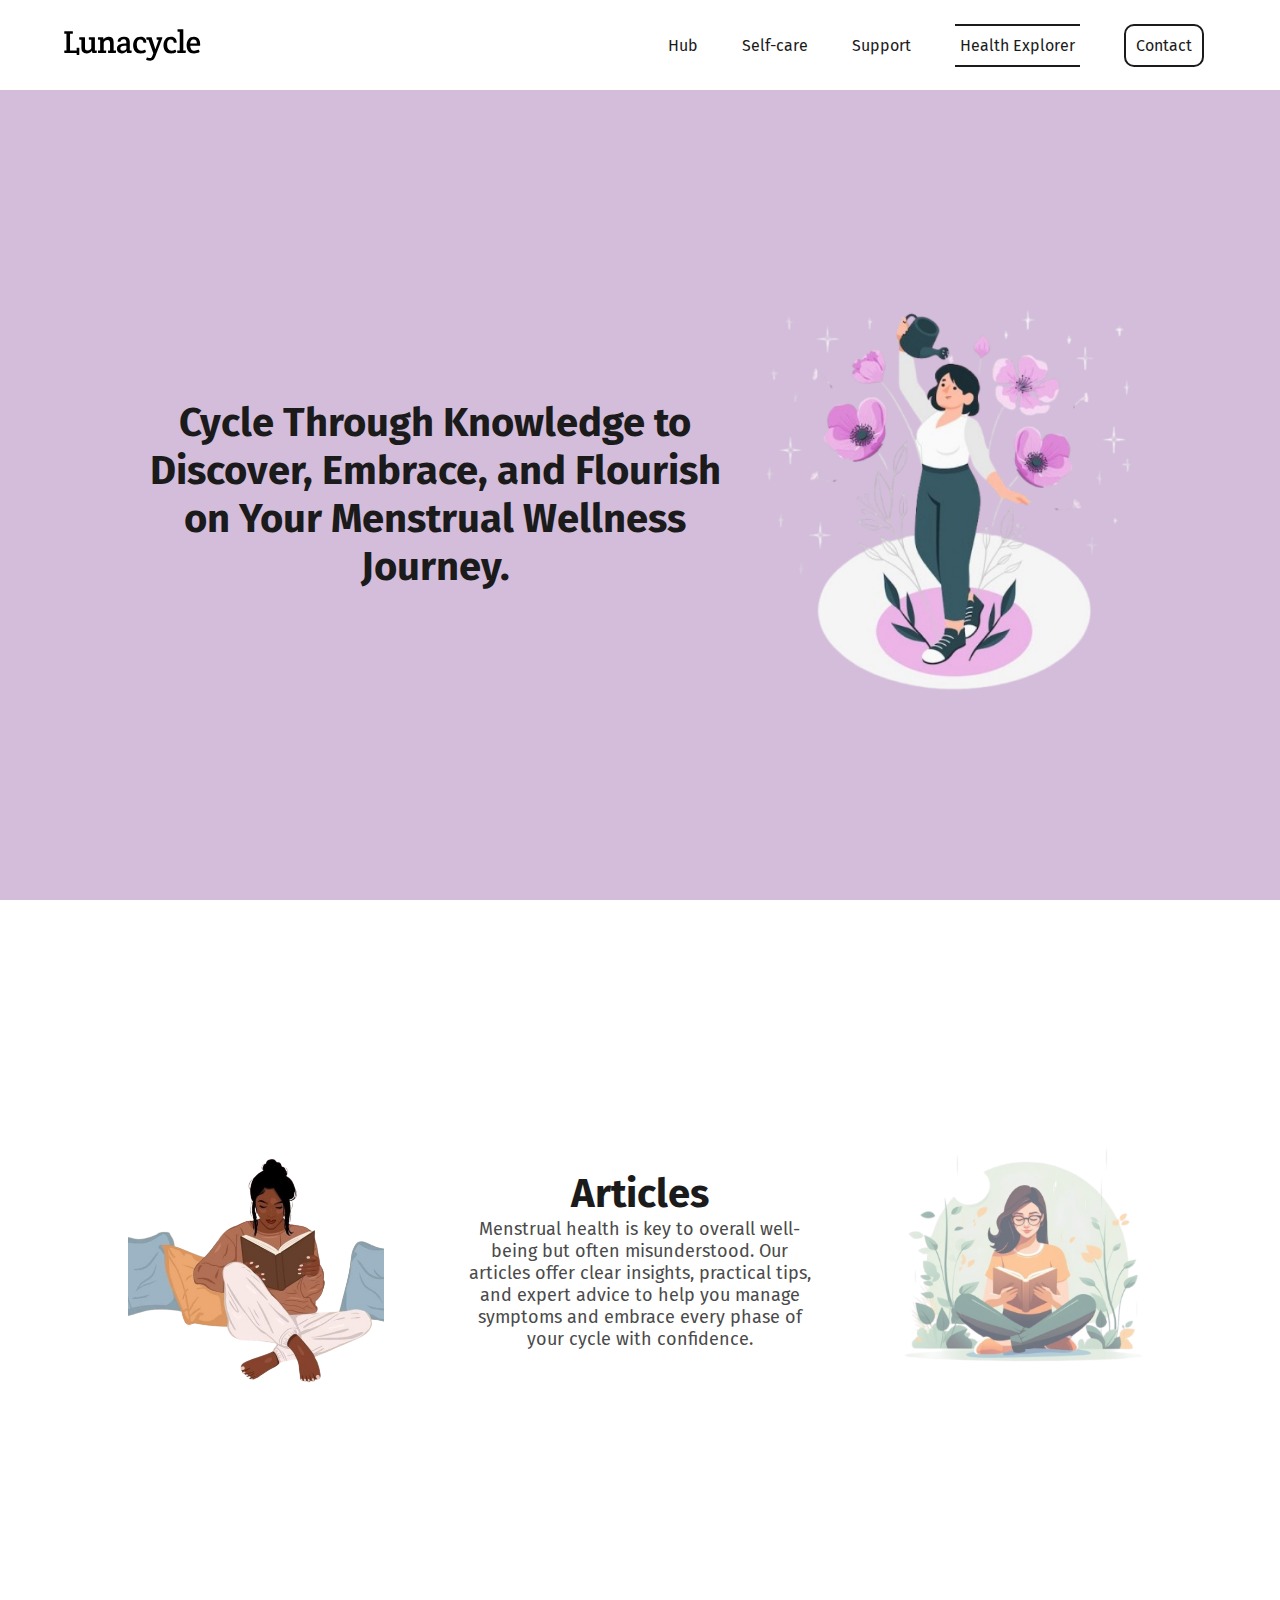
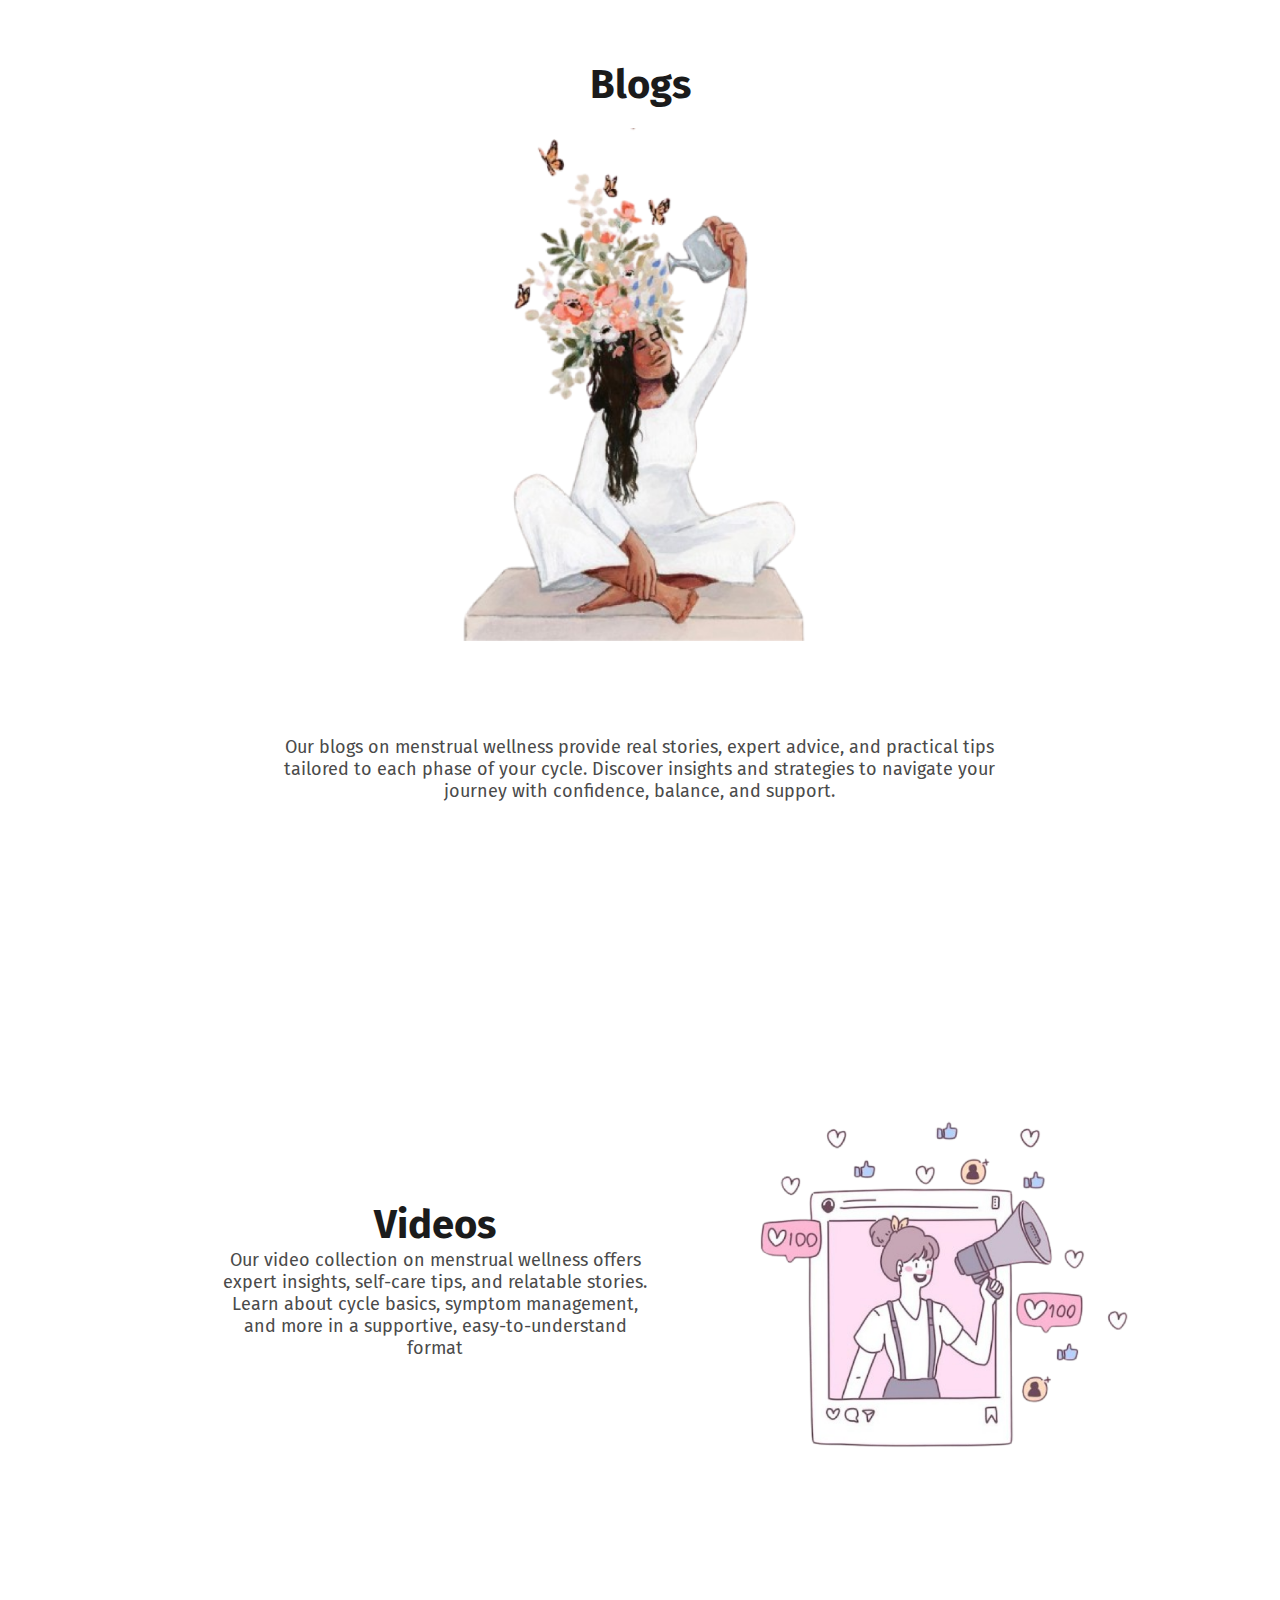
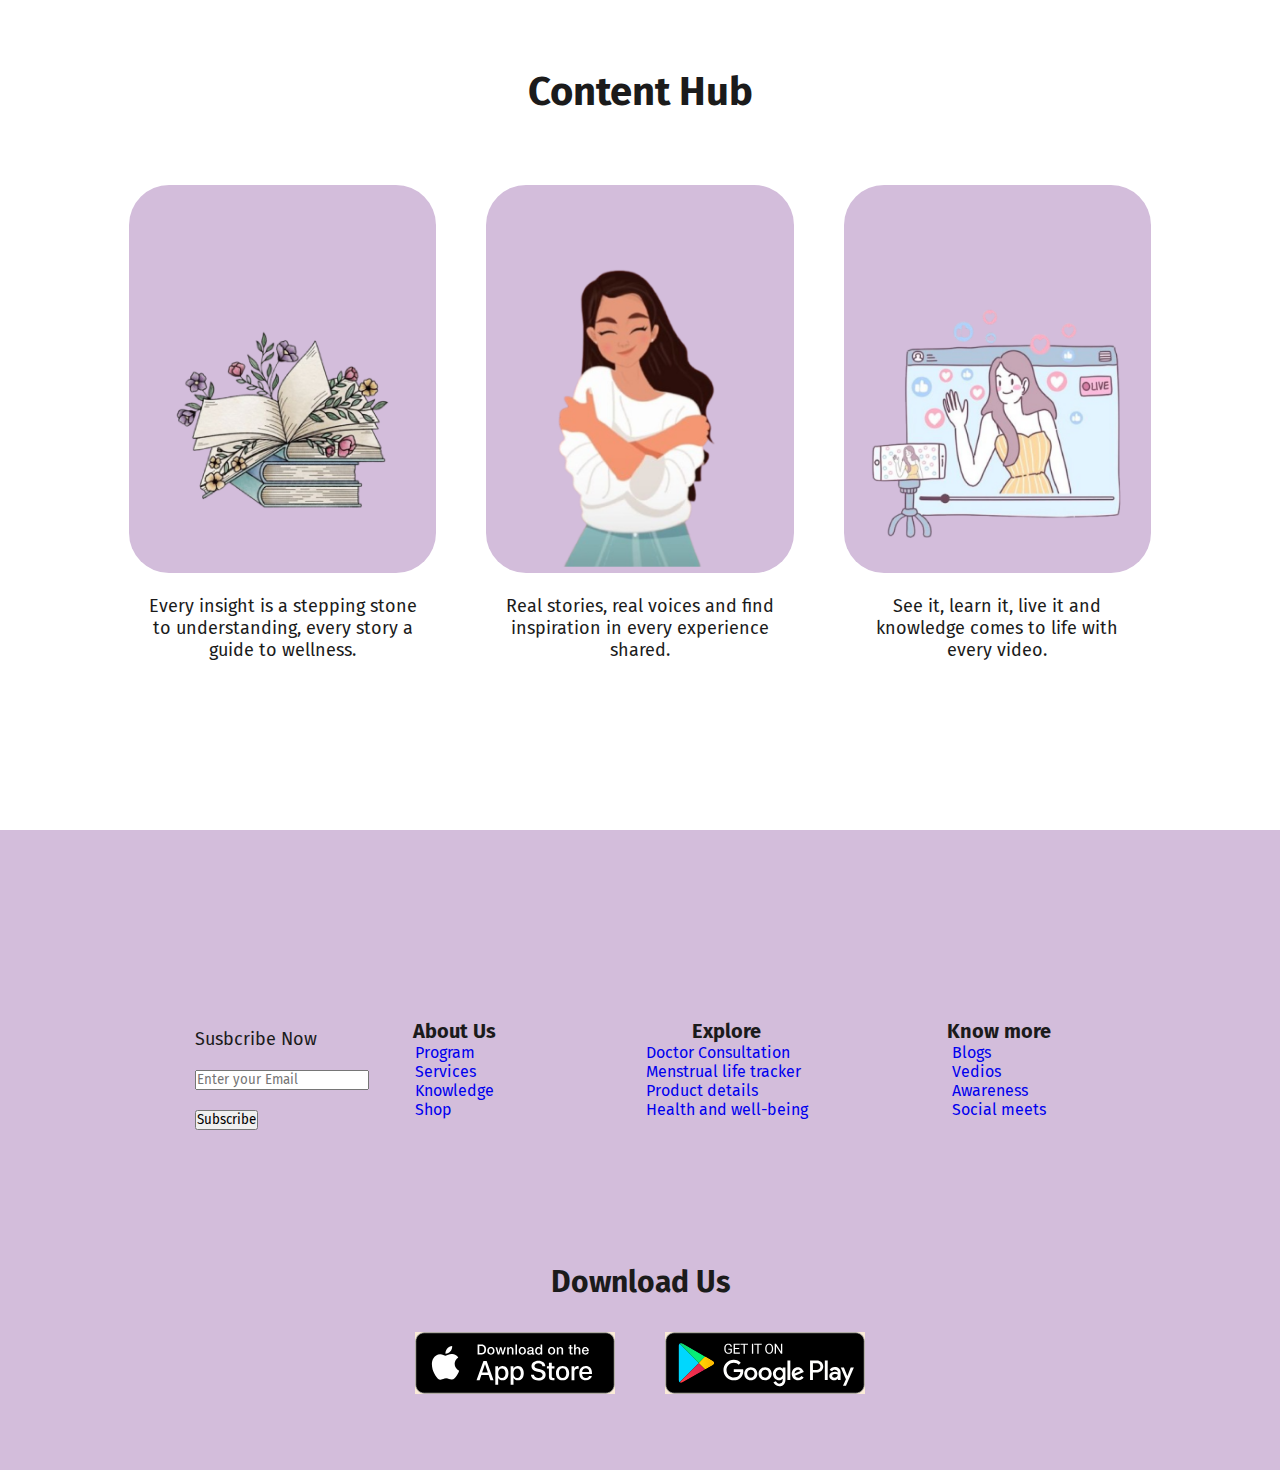
==== commit a87d5487: "Add files via upload" ====
--- a/health-explorer.html
+++ b/health-explorer.html
@@ -70,10 +70,7 @@
             <div class="article_section">
                 <h1>Articles</h1>
                 <p>
-                    Menstrual health is a vital part of overall well-being, yet it's often misunderstood or
-                    overlooked. Our articles provide clear, supportive insights to help you understand your cycle,
-                    manage symptoms, and embrace each phase with confidence. Explore practical tips and expert
-                    advice designed to empower you through every stage of your menstrual journey.</p>
+                    Menstrual health is key to overall well-being but often misunderstood. Our articles offer clear insights, practical tips, and expert advice to help you manage symptoms and embrace every phase of your cycle with confidence.</p>
             </div>
 
             <div class="girl_book">
@@ -102,10 +99,7 @@
 
             <div class="blog_container">
                 <p>
-                    Our blogs on menstrual wellness offer a supportive space for real stories, expert advice, and
-                    lifestyle tips tailored to every phase of the cycle. Discover personal experiences, wellness
-                    strategies, and insights that can help you navigate menstrual health with confidence and compassion.
-                    Dive into content that empowers you to feel informed, balanced, and fully supported.</p>
+                    Our blogs on menstrual wellness provide real stories, expert advice, and practical tips tailored to each phase of your cycle. Discover insights and strategies to navigate your journey with confidence, balance, and support.</p>
             </div>
 
         </div>
@@ -124,10 +118,7 @@
                     <h1>Videos</h1>
 
                     <p>
-                        Our video collection on menstrual wellness brings expert insights, self-care tips, and relatable
-                        stories right to you. Watch and learn about everything from cycle basics to managing symptoms,
-                        all in a supportive and easy-to-understand format. These videos are here to help you feel
-                        informed, empowered, and confident in every phase of your menstrual journey.</p>
+                        Our video collection on menstrual wellness offers expert insights, self-care tips, and relatable stories. Learn about cycle basics, symptom management, and more in a supportive, easy-to-understand format</p>
                 </div>
 
                 <div class="video_img">
--- a/css/style.css
+++ b/css/style.css
@@ -447,7 +447,7 @@
     top: 10vh;
     width: 40%;
     left: -100%;
-    height: 90vh;
+    height: 50vh;
     flex-direction: column;
     align-items: start;
     justify-content: start;
--- a/css/health-explorer.css
+++ b/css/health-explorer.css
@@ -11,7 +11,7 @@
 }
 
 #banner .wrapper{
-    width: 80%;
+    width: 80%; 
     height: 95%;
     display: flex;
     align-items: center;
@@ -291,6 +291,7 @@
     color: var(--tertiory-color);
     /* background-color: rgb(101, 101, 81); */
 }
+
 #content_hub .wrapper .content_hub_section .guide{
     width: 30%;
     height: 90%;
@@ -349,3 +350,322 @@
 
 
 
+
+
+
+
+
+
+
+
+
+
+
+
+
+
+
+
+
+@media only screen and (max-width: 1100px){
+
+/* banner start */
+
+#banner .wrapper h1{
+    font-size: var(--fs-36);
+}
+
+/* banner end */
+
+/* article strat */
+
+#article .wrapper .article_section h1{
+    font-size: var(--fs-36);
+}
+
+#article .wrapper .article_section p{
+    width: 100%;
+    font-size: var(--fs-16);
+}
+
+/* article end */
+
+/* blogs start */
+
+#blogs .wrapper h1{
+    font-size: var(--fs-36);
+}
+
+#blogs .wrapper .blog_container p{
+    width: 100%;
+    font-size: var(--fs-16);
+}
+
+/* blogs end */
+
+/* video start */
+
+#video .wrapper .video_section h1{
+    font-size: var(--fs-36);
+}
+
+#video .wrapper .video_section p{
+    width: 100%;
+    font-size: var(--fs-16);
+}
+
+/* video end */
+
+/* content hub start */
+
+#content_hub .wrapper h1{
+    font-size: var(--fs-36);
+}
+
+#content_hub .wrapper .content_hub_section p{
+    width: 100%;
+    font-size: var(--fs-16);
+}
+
+/* content hub end */
+
+}
+
+
+@media only screen and (max-width: 1000px){
+
+/* banner start */
+
+#banner{
+    height: auto;
+}
+
+#banner .wrapper{
+    flex-wrap: wrap-reverse;
+}
+
+#banner .wrapper .banner_section{
+    width: 80%;
+}
+
+#banner .wrapper h1{
+    width: 100%;
+}
+
+/* banner end */
+
+/* article start */
+
+#article{
+    height: auto;
+}
+
+#article .wrapper{
+    flex-wrap: wrap;
+}
+
+#article .wrapper .book{
+    width: 60%;
+}
+
+#article .wrapper .article_section{
+    width: 90%;
+}
+
+#article .wrapper .girl_book{
+    width: 60%;
+}
+
+/* article end */
+
+/* blogs start */
+
+#blogs{
+    height: auto;
+}
+
+#blogs .wrapper .blog_img{
+    width: 60%;
+}
+
+/* blogs end */
+
+/* content hub strat */
+
+#content_hub{
+    height: auto;
+}
+
+#content_hub .wrapper .content_hub_section{
+    flex-wrap: wrap;
+    gap: 20px;
+}
+
+#content_hub .wrapper .content_hub_section .guide, #content_hub .wrapper .content_hub_section .experience, #content_hub .wrapper .content_hub_section .learn{
+    width: 50%;
+}
+
+/* content hub end */
+
+}
+
+@media only screen and (max-width: 900px){
+
+    /* banner start */
+
+#banner .wrapper h1{
+    font-size: var(--fs-30);
+}
+
+/* banner end */
+
+/* article strat */
+
+#article .wrapper .article_section h1{
+    font-size: var(--fs-30);
+}
+
+#article .wrapper .article_section p{
+    font-size: var(--fs-14);
+}
+
+/* article end */
+
+/* blogs start */
+
+#blogs .wrapper h1{
+    font-size: var(--fs-30);
+}
+
+#blogs .wrapper .blog_container p{
+    font-size: var(--fs-14);
+}
+
+/* blogs end */
+
+/* video start */
+
+#video{
+    height: auto;
+}
+
+#video .wrapper{
+    flex-wrap: wrap-reverse;
+}
+
+#video .wrapper .video_section{
+    width: 80%;
+}
+
+#video .wrapper .video_img{
+    width: 60%;
+}
+
+#video .wrapper .video_section h1{
+    font-size: var(--fs-30);
+}
+
+#video .wrapper .video_section p{
+    font-size: var(--fs-14);
+}
+
+/* video end */
+
+/* content hub start */
+
+#content_hub .wrapper h1{
+    font-size: var(--fs-30);
+}
+
+#content_hub .wrapper .content_hub_section p{
+    width: 100%;
+    font-size: var(--fs-14);
+}
+
+/* content hub end */
+
+
+}
+
+@media only screen and (max-width: 700px){
+
+    /* banner start */
+
+    #banner .wrapper h1{
+        font-size: var(--fs-26);
+    }
+    
+    /* banner end */
+
+    /* article strat */
+
+#article .wrapper .article_section h1{
+    font-size: var(--fs-26);
+}
+
+/* article end */
+
+/* blogs start */
+
+#blogs .wrapper h1{
+    font-size: var(--fs-26);
+}
+
+/* blogs end */
+
+/* content hub start */
+
+#content_hub .wrapper .content_hub_section .guide, #content_hub .wrapper .content_hub_section .experience, #content_hub .wrapper .content_hub_section .learn{
+    width: 60%;
+}
+
+#content_hub .wrapper h1{
+    font-size: var(--fs-24);
+}
+
+/* content hub end */
+
+    
+}
+
+@media only screen and (max-width: 500px){
+
+    /* banner start */
+
+    #banner .wrapper h1{
+        font-size: var(--fs-20);
+    }
+    
+    /* banner end */
+
+        /* article strat */
+
+#article .wrapper .article_section h1{
+    font-size: var(--fs-20);
+}
+
+/* article end */
+
+/* blogs start */
+
+#blogs .wrapper h1{
+    font-size: var(--fs-20);
+}
+
+/* blogs end */
+
+/* content hub start */
+
+#content_hub .wrapper h1{
+    font-size: var(--fs-20);
+}
+/* content hub end */
+    
+}
+
+
+
+
+
+
+
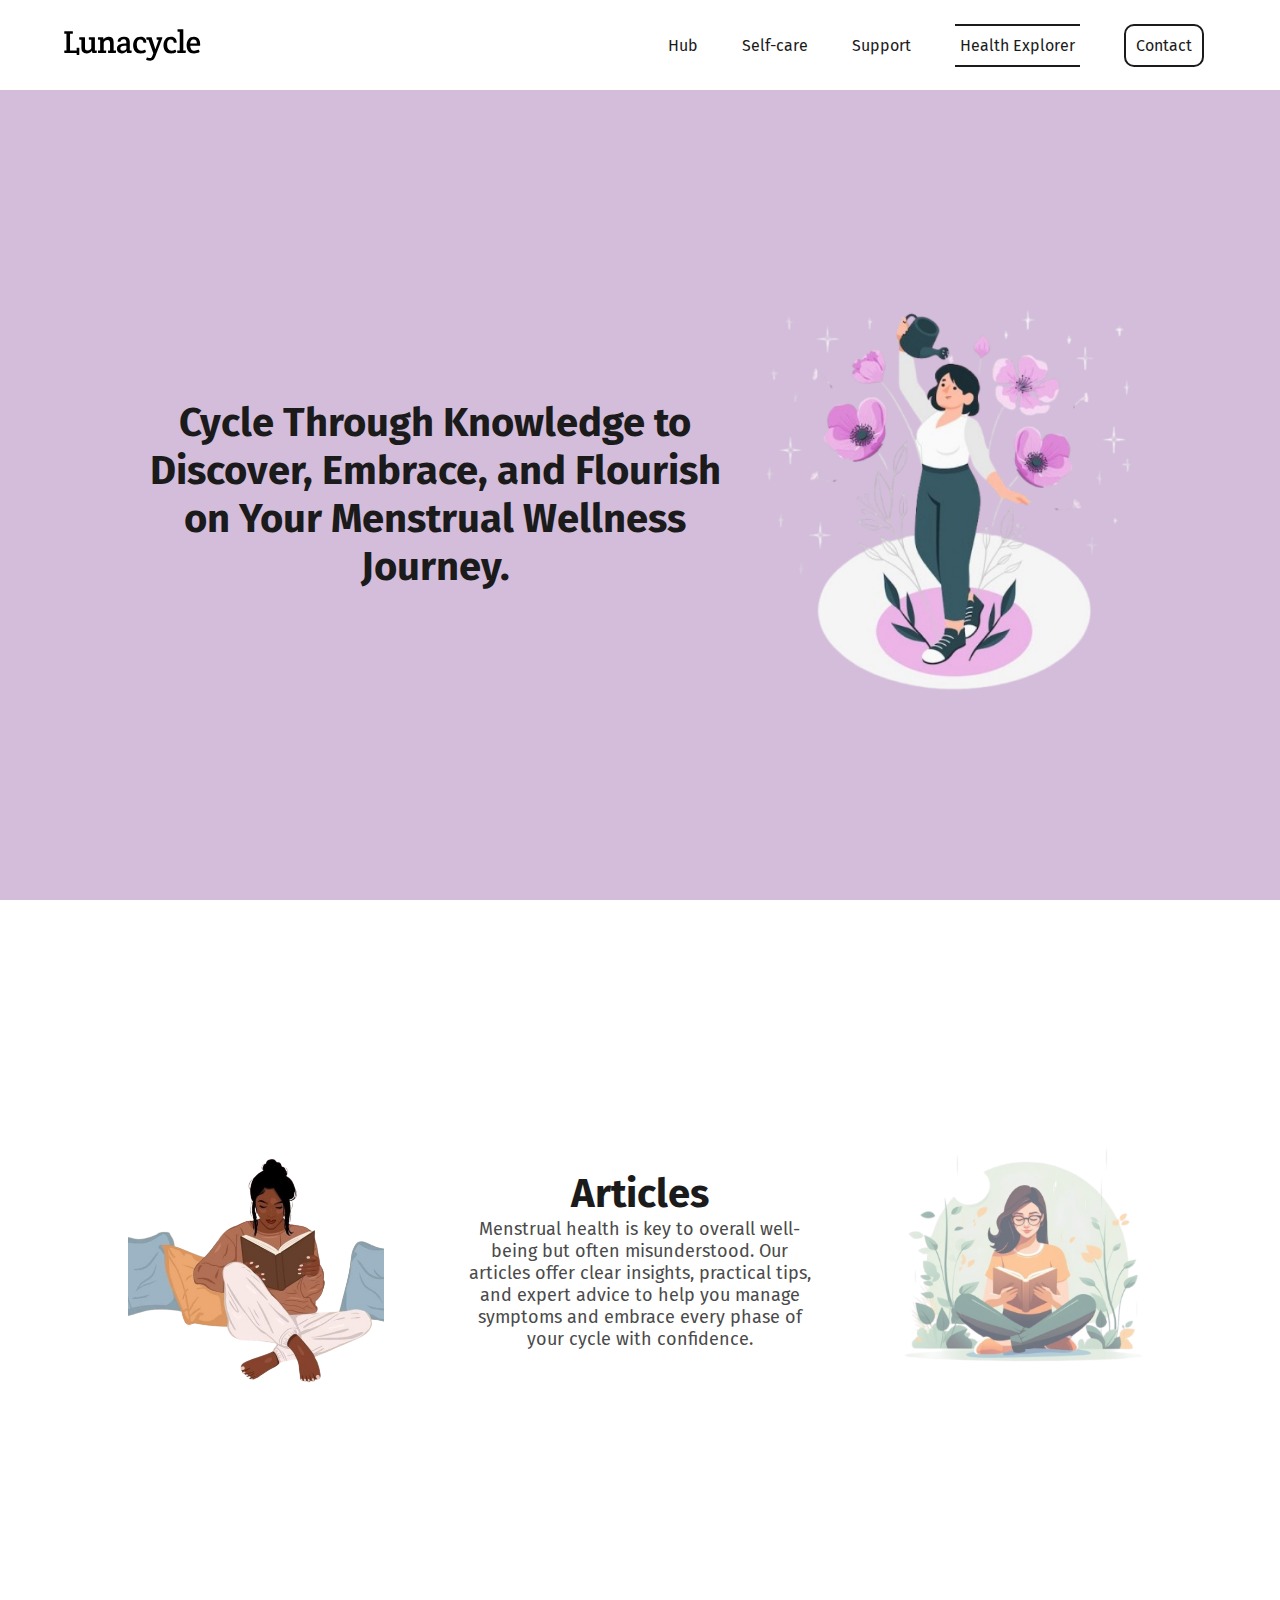
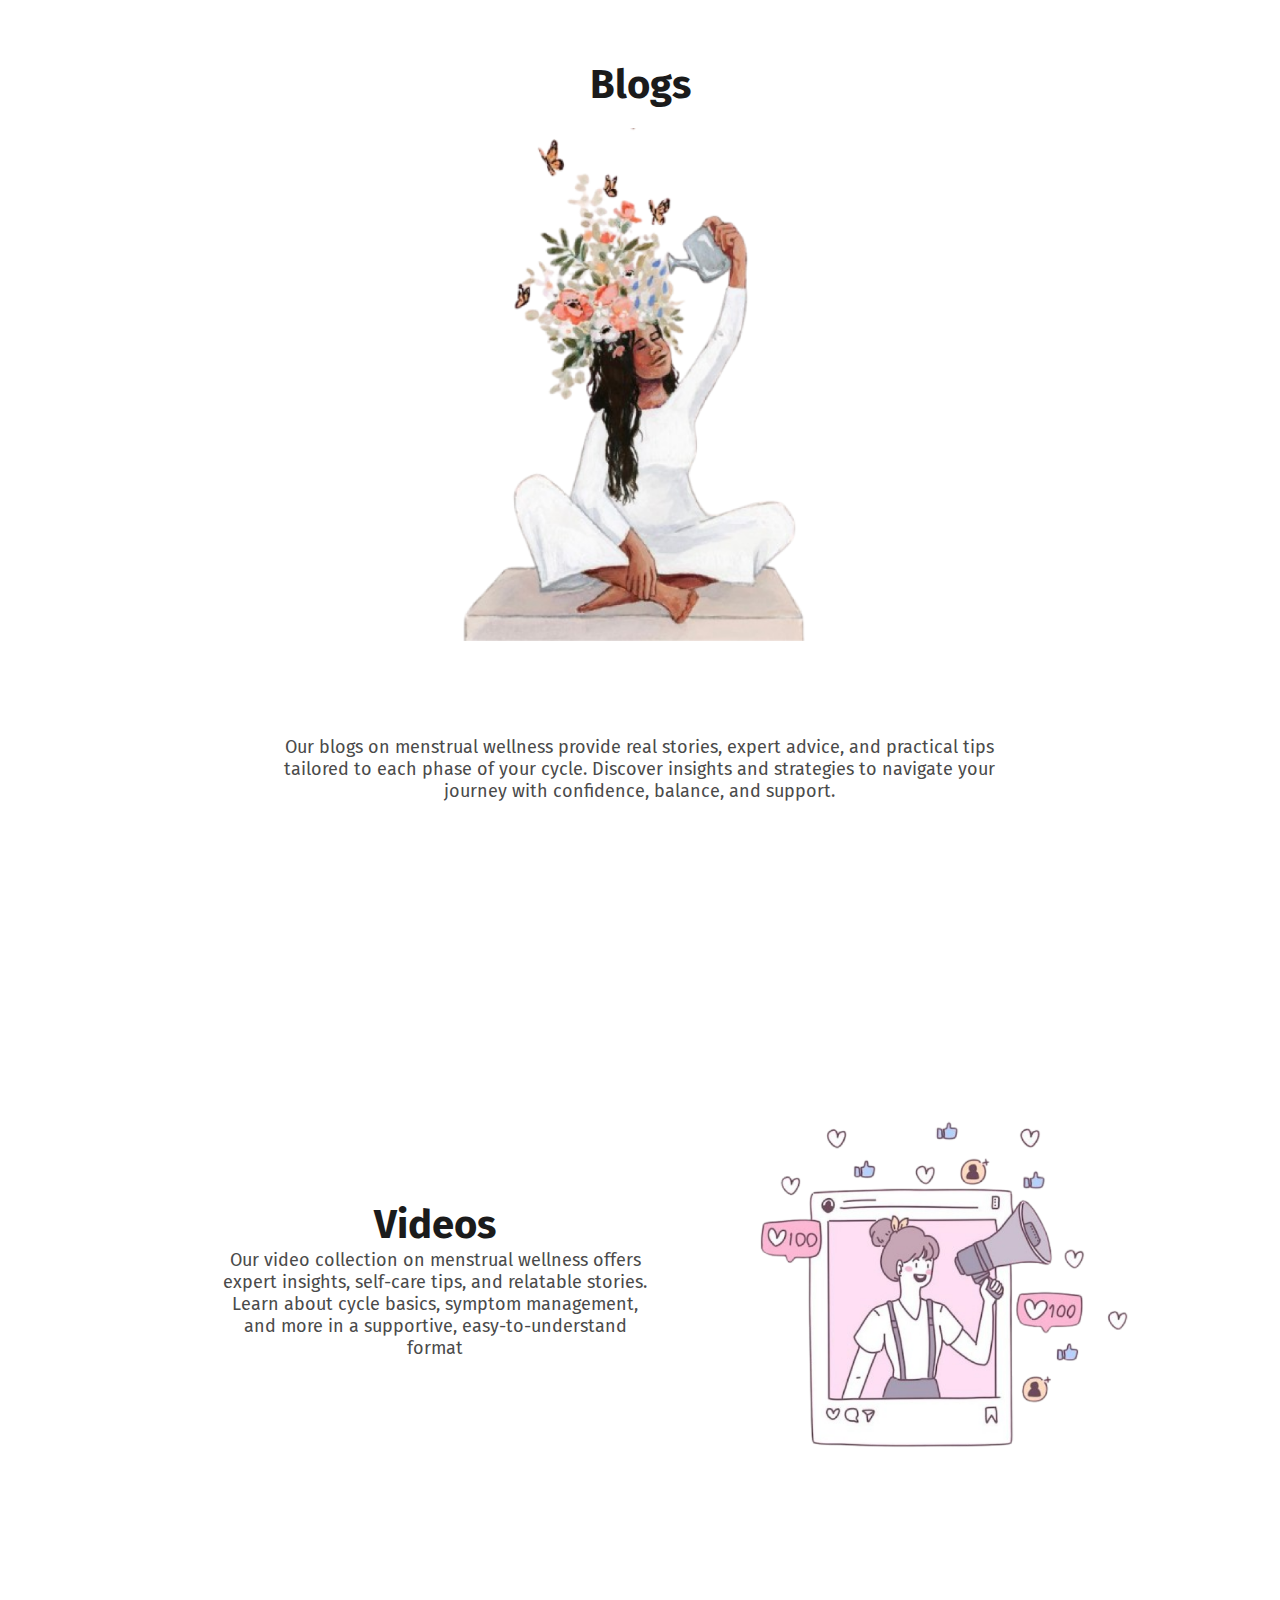
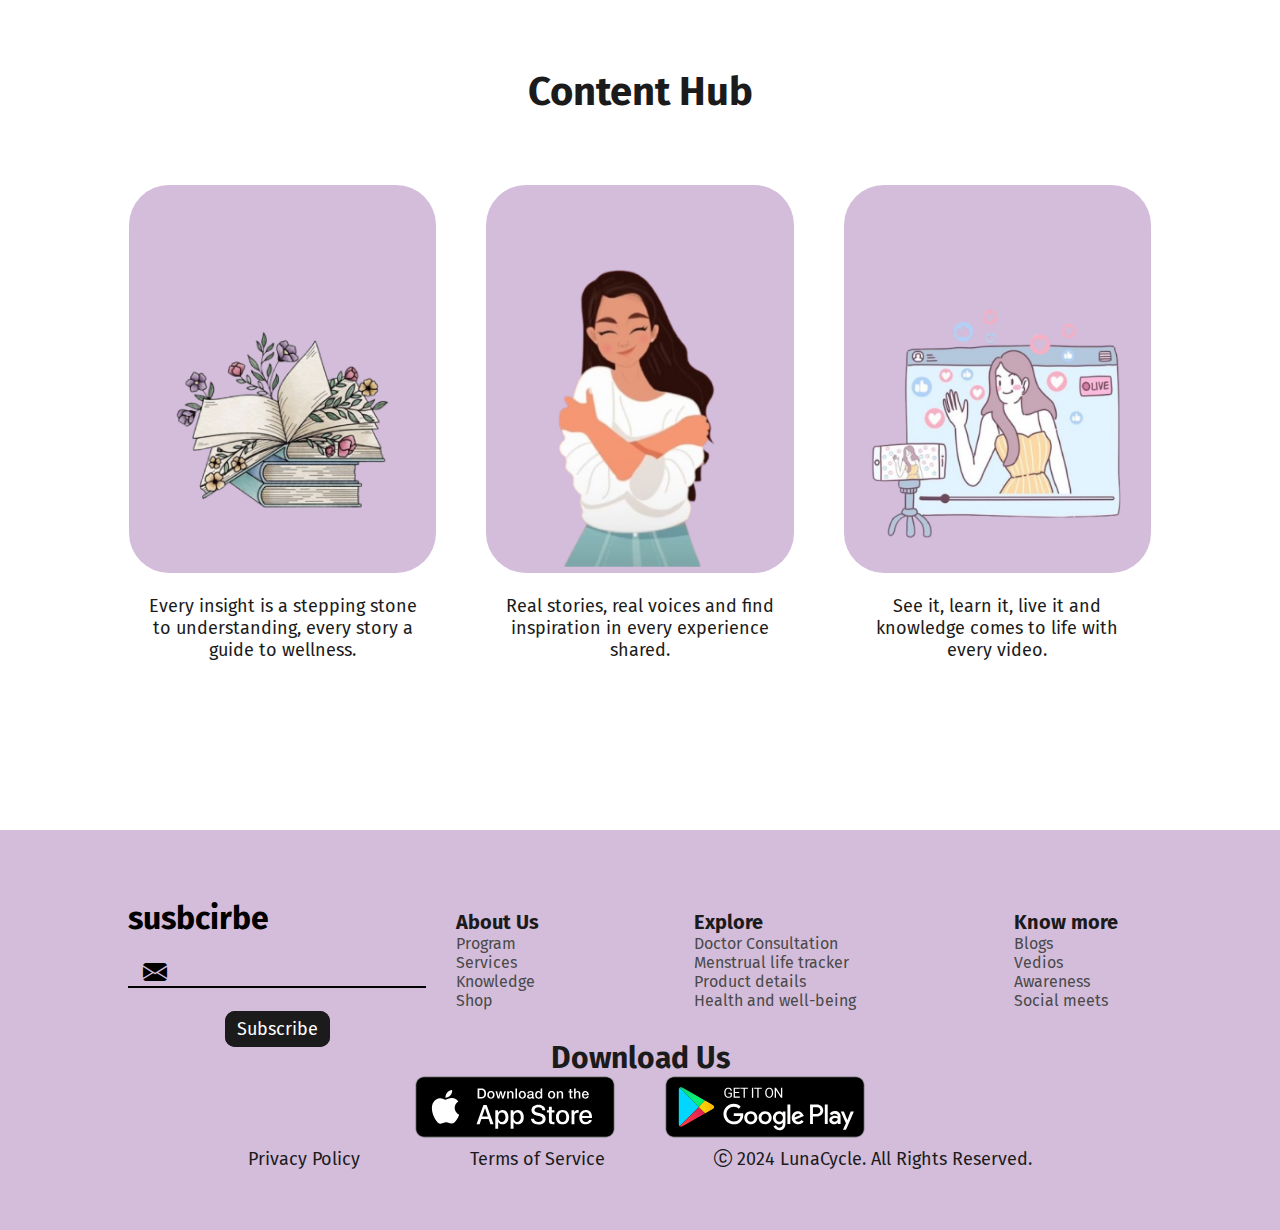
==== commit a7b3f8df: "Add files via upload" ====
--- a/health-explorer.html
+++ b/health-explorer.html
@@ -19,7 +19,7 @@
         <nav>
             <div class="wrapper">
 
-                <img src="./src/Icon/Logo (2).svg" alt="Logo">
+                <img src="./src/Icon/lunacycle.svg" alt="Logo">
                 <input type="checkbox" id="nav-btn" class="nav-btn">
                 <label for="nav-btn" class="nav-icon"><i class="bi bi-list"></i></label>
 
@@ -70,7 +70,9 @@
             <div class="article_section">
                 <h1>Articles</h1>
                 <p>
-                    Menstrual health is key to overall well-being but often misunderstood. Our articles offer clear insights, practical tips, and expert advice to help you manage symptoms and embrace every phase of your cycle with confidence.</p>
+                    Menstrual health is key to overall well-being but often misunderstood. Our articles offer clear
+                    insights, practical tips, and expert advice to help you manage symptoms and embrace every phase of
+                    your cycle with confidence.</p>
             </div>
 
             <div class="girl_book">
@@ -99,7 +101,9 @@
 
             <div class="blog_container">
                 <p>
-                    Our blogs on menstrual wellness provide real stories, expert advice, and practical tips tailored to each phase of your cycle. Discover insights and strategies to navigate your journey with confidence, balance, and support.</p>
+                    Our blogs on menstrual wellness provide real stories, expert advice, and practical tips tailored to
+                    each phase of your cycle. Discover insights and strategies to navigate your journey with confidence,
+                    balance, and support.</p>
             </div>
 
         </div>
@@ -108,22 +112,24 @@
 
     <!-- blogs end -->
 
-     <!-- video start -->
-
-     <section id="video">
-
-        <div class="wrapper">
-
-                <div class="video_section">
-                    <h1>Videos</h1>
-
-                    <p>
-                        Our video collection on menstrual wellness offers expert insights, self-care tips, and relatable stories. Learn about cycle basics, symptom management, and more in a supportive, easy-to-understand format</p>
-                </div>
-
-                <div class="video_img">
-                    <img src="./src/Image/Health Explorer/Videos.png" alt="video">
-                </div>
+    <!-- video start -->
+
+    <section id="video">
+
+        <div class="wrapper">
+
+            <div class="video_section">
+                <h1>Videos</h1>
+
+                <p>
+                    Our video collection on menstrual wellness offers expert insights, self-care tips, and relatable
+                    stories. Learn about cycle basics, symptom management, and more in a supportive, easy-to-understand
+                    format</p>
+            </div>
+
+            <div class="video_img">
+                <img src="./src/Image/Health Explorer/Videos.png" alt="video">
+            </div>
 
         </div>
 
@@ -131,32 +137,32 @@
 
     <!-- video end -->
 
-    
+
     <!-- content hub start -->
 
     <section id="content_hub">
 
         <div class="wrapper">
 
-                <h1>Content Hub</h1>
-
-                <div class="content_hub_section">
-
-                    <div class="guide">
-                        <img src="./src/Image/Health Explorer/books.png" alt="books">
-                        <p>Every insight is a stepping stone to understanding, every story a guide to wellness.</p>
-                    </div>
-
-                    <div class=" experience ">
-                        <img src="./src/Image/Health Explorer/hugging girl.png" alt="girl">
-                        <p>Real stories, real voices and find inspiration in every experience shared.</p>
-                    </div>
-
-                    <div class="learn">
-                        <img src="./src/Image/Health Explorer/video creator.png" alt="video">
-                        <p>See it, learn it, live it and knowledge comes to life with every video.</p>
-                    </div>
-                </div>
+            <h1>Content Hub</h1>
+
+            <div class="content_hub_section">
+
+                <div class="guide">
+                    <img src="./src/Image/Health Explorer/books.png" alt="books">
+                    <p>Every insight is a stepping stone to understanding, every story a guide to wellness.</p>
+                </div>
+
+                <div class=" experience ">
+                    <img src="./src/Image/Health Explorer/hugging girl.png" alt="girl">
+                    <p>Real stories, real voices and find inspiration in every experience shared.</p>
+                </div>
+
+                <div class="learn">
+                    <img src="./src/Image/Health Explorer/video creator.png" alt="video">
+                    <p>See it, learn it, live it and knowledge comes to life with every video.</p>
+                </div>
+            </div>
 
         </div>
 
@@ -167,7 +173,7 @@
     <!-- main end -->
 
 
- <!-- footer start -->
+    <!-- footer start -->
 
     <footer>
         <section id="footer">
@@ -180,25 +186,29 @@
                     <div class="logo_section">
                         <!-- logo start -->
                         <div class="logo">
-                            <img src="./Src/Icon/Logo (2).svg" alt="">
-                        </div>
-                        <!-- logo start -->
+                            <img src="./Src/Icon/lunacycle.svg" alt="">
+                        </div>
+                        <!-- logo end -->
                         <!-- form start -->
+
                         <div class="form">
-                            <form>
-                                <div class="susbcribe">
-                                    <label> Susbcribe Now </label>
-                                </div>
-                                <br>
-                                <div class="email">
-                                    <input type="email" Placeholder="Enter your Email">
-                                </div>
-                                <br>
-                                <div class="submit">
-                                    <input type="submit" value="Subscribe">
+
+                            <div class="col-heading">
+                                <h1>susbcirbe</h1>
+                            </div>
+
+                            <form action="">
+                                <div class="message_box">
+                                    <input type="text" class="message_feild">
+                                    <i class="bi bi-envelope-fill"></i>
                                 </div>
                             </form>
-                        </div>
+
+                            <div class="submit">
+                                <a href="#" class="btn"> Subscribe </a>
+                            </div>
+                        </div>
+
                     </div>
                     <!-- form start -->
 
@@ -252,20 +262,39 @@
                     </h1>
 
                     <div class="download_icon">
-                    
-                            <!-- <a href="#"> <img src="./Src/Icon/Apple icon.svg" alt="apple"> </a> -->
-                            <a href="#"> <img src="./src/Icon/apple.svg" alt="google icon"> </a>
-                            <a href="#"> <img src="./src/Icon/google.svg" alt="google icon"> </a>
-                        
+
+                        <a href="#"> <img src="./src/Icon/apple.svg" alt="google icon"> </a>
+
+                        <a href="#"> <img src="./src/Icon/google.svg" alt="google icon"> </a>
+
                     </div>
                     <!-- download us start -->
                 </div>
+
+                <div class="privacy-policy">
+                    <ul>
+                        <li>
+                            <a href="#">Privacy Policy</a>
+                        </li>
+                        <li>
+                            <a href="#">Terms of Service</a>
+                        </li>
+                        <li>
+                            <a href="https://www.behance.net/laksayag" target="_blank">
+                                <span><i class="bi bi-c-circle"></i>
+                                </span> 2024 LunaCycle. All Rights Reserved.
+                            </a>
+                        </li>
+                    </ul>
+                </div>
+
+
+
             </div>
 
 
         </section>
     </footer>
-
     <!-- footer end -->
 
 
--- a/css/style.css
+++ b/css/style.css
@@ -119,6 +119,7 @@
   -moz-border-radius: 10px;
   -ms-border-radius: 10px;
   -o-border-radius: 10px;
+  transition-duration: 0.5s;
   /* font-size: var(--fs-20); */
 }
 .sec_btn:hover {
@@ -138,6 +139,7 @@
   -o-border-radius: 10px;
   font-size: var(--fs-18);
   text-decoration: none;
+  transition-duration: 0.5s;
 }
 .btn:hover {
   background-color: var(--secondary-color);
@@ -151,7 +153,7 @@
 
 #footer {
   width: 100%;
-  height: 60vh;
+  height: 7;
   background-color: var(--primary-color);
   display: flex;
   align-items: center;
@@ -162,7 +164,7 @@
 
 #footer .wrapper {
   width: 80%;
-  height: 100%;
+  height: 95%;
   display: flex;
   align-items: center;
   justify-content: center;
@@ -172,61 +174,80 @@
 
 #footer .wrapper .footer_section {
   width: 100%;
+  height: 60%;
+  display: flex;
+  align-items: center;
+  justify-content: center;
+  gap: 30px;
+  /* background-color: tomato; */
+}
+
+/* #footer .wrapper .footer_section .logo_section {
+width: 30%;
+height: 100%;
+background-color: yellow;
+} */
+
+#footer .wrapper .footer_section .logo_section {
+  width: 30%;
+  height: 100%;
+  display: flex;
+  align-items: start;
+  justify-content: center;
+  flex-direction: column;
+  /* background-color: blanchedalmond; */
+}
+
+footer .wrapper .footer_section .logo_section .form {
+  width: 100%;
+  display: flex;
+  align-items: center;
+  flex-direction: column;
+  justify-content: space-between;
+  gap: 30px;
+}
+
+footer .wrapper .footer_section .logo_section .form .col-heading {
+  height: 20%;
+  width: 100%;
+  /* background-color: springgreen; */
+}
+
+footer .wrapper .footer_section .logo_section .form form {
   height: 70%;
-  display: flex;
-  align-items: center;
-  justify-content: center;
-  /* background-color: tomato; */
-}
-
-/* #footer .wrapper .footer_section .logo_section {
-  width: 30%;
-  height: 100%;
-  display: flex;
-  align-items: center;
-  justify-content: center;
-  flex-direction: column;
-  background-color: aqua;
-}
-
-#footer .wrapper .footer_section .logo_section .logo {
-    width: 100%;
-    height: 20%;
-    display: flex;
-    align-items: center;
-    justify-content: start;
-    background-color: rgb(221, 255, 154);
-} */
-
-#footer .wrapper .footer_section .logo_section .form {
-    width: 100%;
-    height: 80%;
-    display: flex;
-    align-items: center;
-    justify-content: center;
-    /* background-color: blanchedalmond;*/
-}
-
-#footer .wrapper .footer_section .logo_section .form .susbcribe{
-    width: 100%;
-    height: 30%;
-    font-size: var(--fs-18);
-    color: var(--tertiory-color);
-    /* background-color: aquamarine;*/
-}
-
-#footer .wrapper .footer_section .logo_section .form .email{
-    width: 100%;
-    height: 30%;
-    /* background-color: rgb(72, 110, 133);*/
-}
-
-#footer .wrapper .footer_section .logo_section .form .email{
-    width: 100%;
-    height: 30%;
-    /* background-color: rgb(76, 13, 136); */
-}
-
+  width: 100%;
+  /* background-color: teal; */
+}
+
+footer .wrapper .footer_section .logo_section .form form .message_box {
+  height: 20%;
+  width: 100%;
+  /* background-color: blanchedalmond; */
+  position: relative;
+}
+
+footer
+  .wrapper
+  .footer_section
+  .logo_section
+  .form
+  form
+  .message_box
+  .message_feild {
+  height: 100%;
+  width: 100%;
+  background-color: transparent;
+  border: none;
+  border-bottom: 2px solid black;
+  /* padding-left: 50px; */
+}
+
+footer .wrapper .footer_section .logo_section .form form .message_box .bi-envelope-fill {
+  position: absolute;
+  top: -40%;
+  left: 5%;
+  font-size: 24px;
+}
 
 #footer .wrapper .footer_section .link_section {
   width: 70%;
@@ -238,34 +259,34 @@
   /* background-color: rgb(52, 78, 78); */
 }
 
-#footer .wrapper .footer_section .link_section .about_us{
-  display: flex;
-  align-items: center;
-  justify-content: center;
-  flex-direction: column;
-width: 30%;
-height: 100%;
-/* background-color: bisque; */
-}
-
-#footer .wrapper .footer_section .link_section .explore{
-width: 30%;
-height: 100%;
-display: flex;
-align-items: center;
-justify-content: center;
-flex-direction: column;
-/* background-color: rgb(196, 255, 228); */
-}
-
-#footer .wrapper .footer_section .link_section .know_more{
-width: 30%;
-height: 100%;
-display: flex;
-align-items: center;
-justify-content: center;
-flex-direction: column;
-/* background-color: rgb(240, 196, 255); */
+#footer .wrapper .footer_section .link_section .about_us {
+  display: flex;
+  align-items: start;
+  justify-content: center;
+  flex-direction: column;
+  width: 25%;
+  height: 100%;
+  /* background-color: bisque; */
+}
+
+#footer .wrapper .footer_section .link_section .explore {
+  width: 40%;
+  height: 100%;
+  display: flex;
+  align-items: start;
+  justify-content: center;
+  flex-direction: column;
+  /* background-color: rgb(196, 255, 228); */
+}
+
+#footer .wrapper .footer_section .link_section .know_more {
+  width: 25%;
+  height: 100%;
+  display: flex;
+  align-items: start;
+  justify-content: center;
+  flex-direction: column;
+  /* background-color: rgb(240, 196, 255); */
 }
 
 #footer .wrapper .footer_section .link_section h4 {
@@ -282,23 +303,18 @@
 #footer .wrapper .footer_section .link_section .explore ul li a,
 #footer .wrapper .footer_section .link_section .know_more ul li a {
   text-decoration: none;
-}
-/* 
-#footer .wrapper .footer_section .link_section .about_us ul,
-#footer .wrapper .footer_section .link_section .explore ul,
-#footer .wrapper .footer_section .link_section .know_more ul {
-  list-style: none;
-} */
+  color: var(--fourth-color);
+}
 
 #footer .wrapper .footer_section .link_section .about_us ul li,
 #footer .wrapper .footer_section .link_section .explore ul li,
-#footer .wrapper .footer_section .link_section .know_more ul li{
-list-style-type: none;
+#footer .wrapper .footer_section .link_section .know_more ul li {
+  list-style-type: none;
 }
 
 footer .wrapper .footer_icon {
   width: 100%;
-  height: 30%;
+  height: 20%;
   /* background-color: rgb(223, 151, 101); */
   display: flex;
   align-items: center;
@@ -334,27 +350,36 @@
   /* text-decoration: none; */
 }
 
-footer .wrapper .footer_icon .download_icon a img{
+footer .wrapper .footer_icon .download_icon a img {
   width: 80%;
   height: 100%;
-  background-color: antiquewhite;
-}
-
-
-
-
-
-
-
-
-
-
-
-
-@media only screen and (max-width: 1100px){
-
+  /* background-color: antiquewhite; */
+}
+
+footer .wrapper .privacy-policy {
+  width: 100%;
+  height: 20%;
+  /* background-color: aqua; */
+}
+#footer .wrapper .privacy-policy ul {
+  display: flex;
+  align-items: center;
+  justify-content: space-evenly;
+  margin: 10px;
+  /* gap: 150px; */
+}
+
+#footer .wrapper .privacy-policy ul li {
+  font-size: var(--fs-18);
+  list-style-type: none;
+}
+#footer .wrapper .privacy-policy ul li a {
+  text-decoration: none;
+  color: var(--tertiory-color);
+}
+
+@media only screen and (max-width: 1100px) {
   /* footer strat */
-
 
   #footer .wrapper .footer_section .link_section h4 {
     font-size: var(--fs-18);
@@ -365,72 +390,85 @@
   }
 
   /* footer end */
-
-}
-
-@media only screen and (max-width: 1000px){
-
-/* footer start */
-
-#footer {
-  height: auto;
-}
-
-#footer .wrapper .footer_section {
-  flex-wrap: wrap;
-  height: 40%;
-  gap: 10px;
-}
-
-#footer .wrapper .footer_section .link_section {
-  width: 100%;
-}
-
-/* footer end */
-
-}
-
-@media only screen and (max-width: 700px){
-
-/* footer start */
-
-#footer .wrapper .footer_section .link_section {
-  flex-wrap: wrap;
-  gap: 20px;
-}
-
-#footer .wrapper .footer_section .link_section link{
-  width: 100%;
-}
-
-#footer .wrapper .footer_section .link_section .about_us{
-  width: 100%;
-}
-
-#footer .wrapper .footer_section .link_section .explore{
-  width: 100%;
-}
-
-#footer .wrapper .footer_section .link_section .know_more{
-  width: 100%;
-}
-
-footer .wrapper .footer_icon h1 {
-  font-size: var(--fs-24);
-}
-
-/* footer end */
-  
-
-}
-
-
-
-
-
-
-
-
+}
+
+@media only screen and (max-width: 1000px) {
+  /* footer start */
+
+  #footer {
+    height: auto;
+  }
+
+  #footer .wrapper .footer_section {
+    flex-wrap: wrap;
+    height: 40%;
+    gap: 10px;
+  }
+
+  #footer .wrapper .footer_section .link_section {
+    width: 100%;
+  }
+
+  footer .wrapper .privacy-policy {
+    flex-wrap: wrap;
+  }
+
+  /* footer end */
+}
+
+@media only screen and (max-width: 700px) {
+  /* footer start */
+  #footer .wrapper .footer_section {
+    justify-content: start;
+  }
+
+  #footer .wrapper .footer_section .link_section {
+    flex-wrap: wrap;
+    gap: 20px;
+  }
+
+  #footer .wrapper .footer_section .link_section link {
+    width: 100%;
+  }
+
+  #footer .wrapper .footer_section .link_section .about_us {
+    width: 100%;
+  }
+
+  #footer .wrapper .footer_section .link_section .explore {
+    width: 100%;
+  }
+
+  #footer .wrapper .footer_section .link_section .know_more {
+    width: 100%;
+  }
+
+  footer .wrapper .footer_icon h1 {
+    font-size: var(--fs-24);
+  }
+
+  #footer .wrapper .privacy-policy ul {
+    flex-wrap: wrap;
+    align-items: start;
+    justify-content: start;
+  }
+
+  /* footer end */
+}
+
+@media only screen and (max-width: 500px) {
+  /* footer start */
+
+  footer .wrapper .privacy-policy {
+    width: 120%;
+  }
+
+  #footer .wrapper .privacy-policy ul li {
+    font-size: var(--fs-12);
+  }
+
+  /* footer end */
+}
 
 @media only screen and (max-width: 900px) {
   .nav-icon {
@@ -445,7 +483,7 @@
   header nav .wrapper ul {
     position: absolute;
     top: 10vh;
-    width: 40%;
+    width: 60%;
     left: -100%;
     height: 50vh;
     flex-direction: column;
@@ -463,11 +501,3 @@
     left: 0px;
   }
 }
-
-
-
-
-
-
-
-
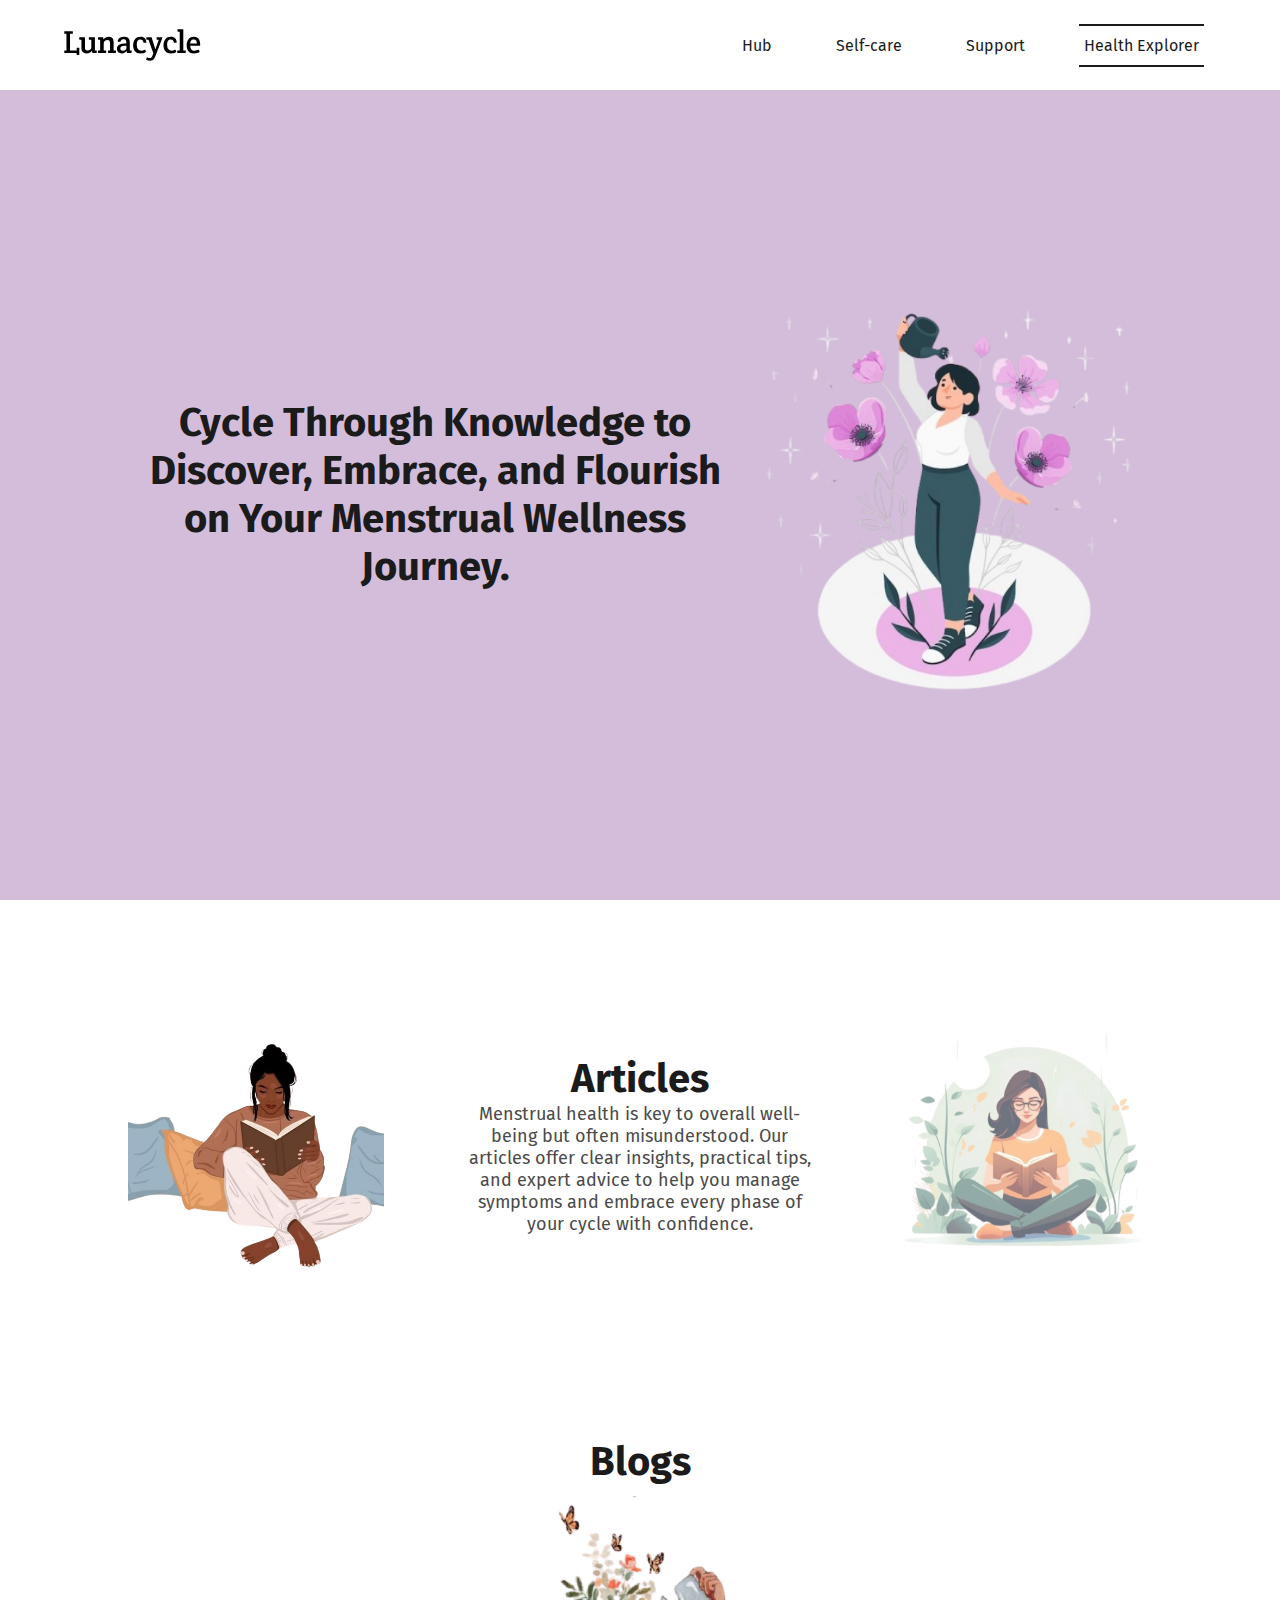
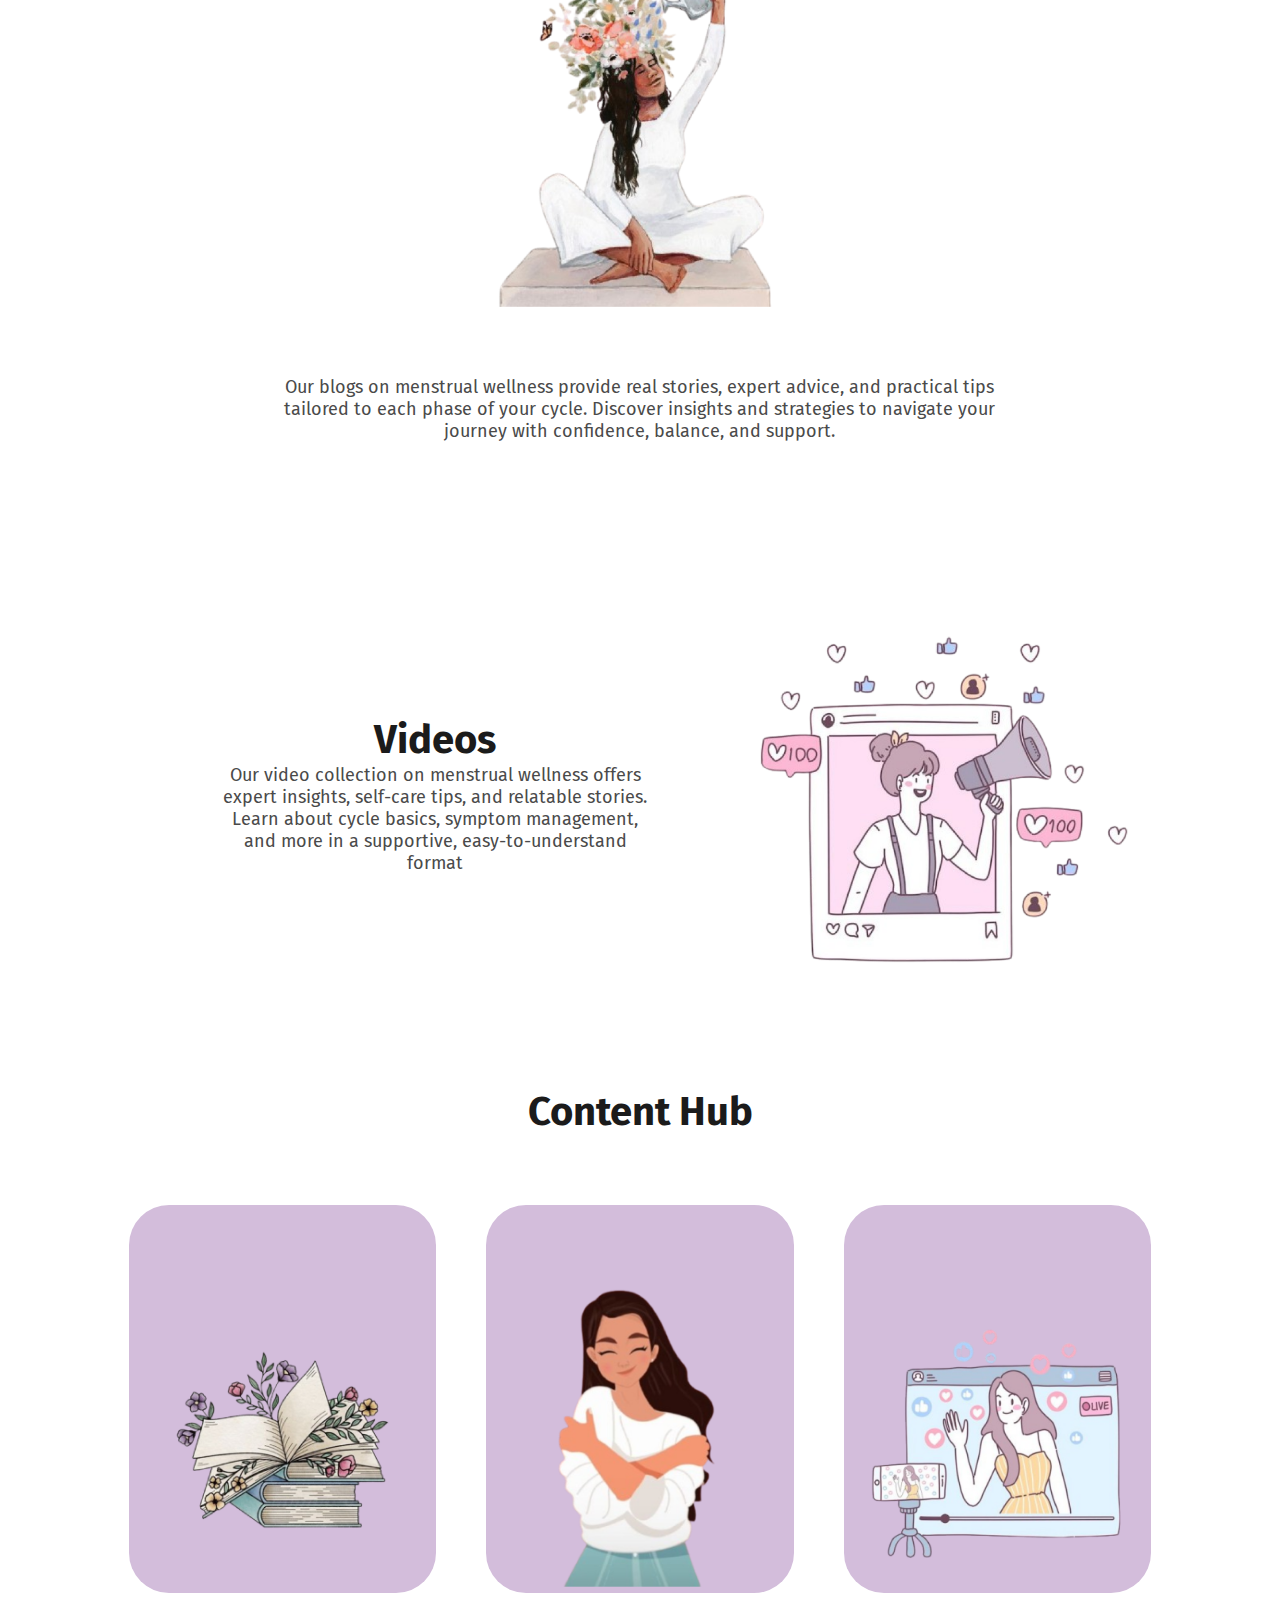
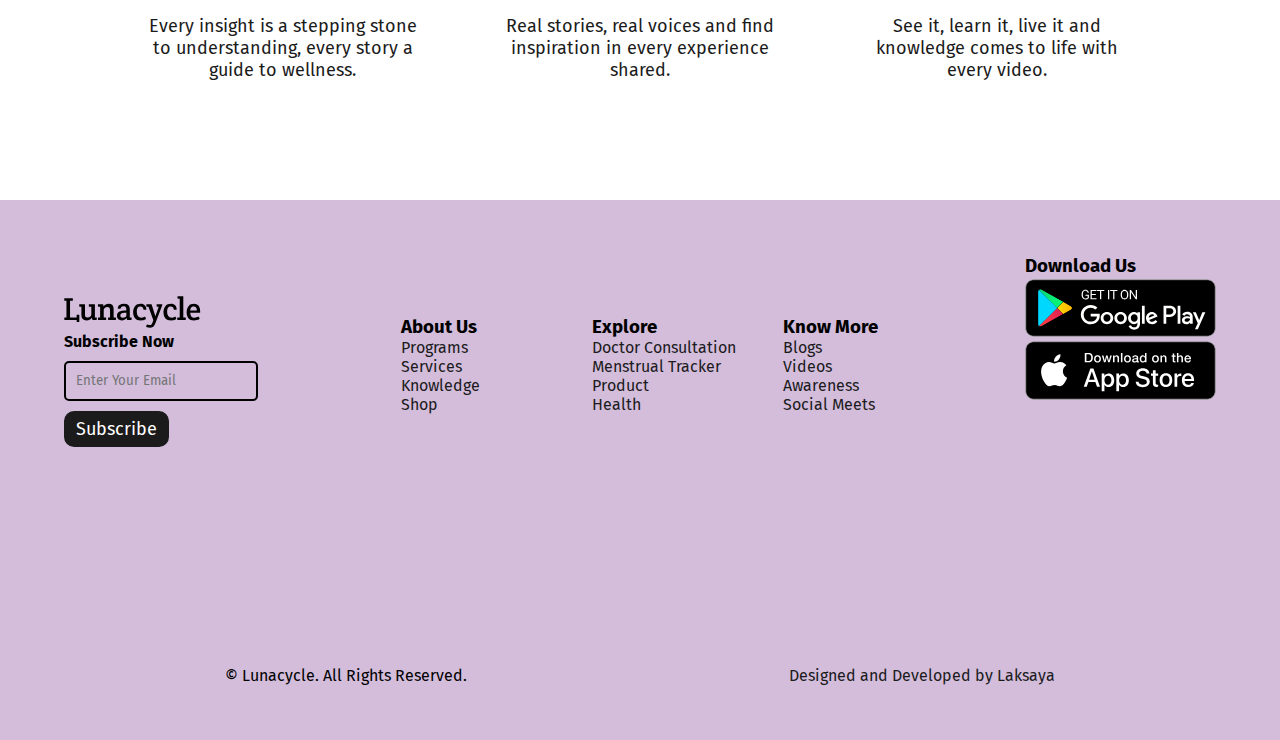
==== commit 8ccce236: "Add files via upload" ====
--- a/health-explorer.html
+++ b/health-explorer.html
@@ -28,7 +28,7 @@
                     <li><a href="./self-care.html">Self-care</a></li>
                     <li><a href="./support.html">Support</a></li>
                     <li><a href="#" class="active">Health Explorer</a></li>
-                    <li><a href="#" class="sec_btn">Contact</a></li>
+                    <!-- <li><a href="#" class="sec_btn">Contact</a></li> -->
                 </ul>
 
             </div>
@@ -173,128 +173,80 @@
     <!-- main end -->
 
 
-    <!-- footer start -->
-
     <footer>
+        <!-- Container for the footer -->
         <section id="footer">
 
             <div class="wrapper">
 
-
-                <div class="footer_section">
-
-                    <div class="logo_section">
-                        <!-- logo start -->
-                        <div class="logo">
-                            <img src="./Src/Icon/lunacycle.svg" alt="">
-                        </div>
-                        <!-- logo end -->
-                        <!-- form start -->
-
-                        <div class="form">
-
-                            <div class="col-heading">
-                                <h1>susbcirbe</h1>
-                            </div>
-
-                            <form action="">
-                                <div class="message_box">
-                                    <input type="text" class="message_feild">
-                                    <i class="bi bi-envelope-fill"></i>
-                                </div>
-                            </form>
-
-                            <div class="submit">
-                                <a href="#" class="btn"> Subscribe </a>
-                            </div>
-                        </div>
-
+                <div class="footer-section">
+                    <!-- Subscribe Section -->
+                    <div class=" subscribe">
+                        <img src="./src/Icon/lunacycle.svg" alt="">
+                        <p><strong>Subscribe Now</strong></p>
+                        <form action="#">
+                            <input type="email" placeholder="Enter Your Email" required class="message_feild">
+                            <button type="submit" class="btn">Subscribe</button>
+                        </form>
                     </div>
-                    <!-- form start -->
-
-                    <div class="link_section">
-
-                        <!-- anout us start -->
-                        <div class="about_us">
-                            <h4>About Us</h4>
+                    <div class="link">
+                        <!-- About Us Section -->
+                        <div class="footer-column about-us">
+                            <h3>About Us</h3>
                             <ul>
-                                <li><a href="#"> Program </a></li>
-                                <li><a href="#"> Services </a></li>
-                                <li><a href="#"> Knowledge </a></li>
-                                <li><a href="#"> Shop </a></li>
+                                <li><a href="#">Programs</a></li>
+                                <li><a href="#">Services</a></li>
+                                <li><a href="#">Knowledge</a></li>
+                                <li><a href="#">Shop</a></li>
                             </ul>
                         </div>
-                        <!-- about us end -->
-
-
-                        <!-- explore start -->
-                        <div class="explore">
-                            <h4> Explore </h4>
+                        <!-- Explore Section -->
+                        <div class="footer-column explore">
+                            <h3>Explore</h3>
                             <ul>
-                                <li><a href="#"> Doctor Consultation </a> </li>
-                                <li><a href="#"> Menstrual life tracker </a></li>
-                                <li><a href="#"> Product details </a></li>
-                                <li><a href="#"> Health and well-being </a></li>
+                                <li><a href="#">Doctor Consultation</a></li>
+                                <li><a href="#">Menstrual Tracker</a></li>
+                                <li><a href="#">Product</a></li>
+                                <li><a href="#">Health</a></li>
                             </ul>
                         </div>
-                        <!-- explore end -->
-                        <!-- know more start -->
-                        <div class="know_more">
-                            <h4> Know more </h4>
+                        <!-- Know More Section -->
+                        <div class="footer-column know-more">
+                            <h3>Know More</h3>
                             <ul>
-                                <li><a href="#"> Blogs </a></li>
-                                <li><a href="#"> Vedios </a></li>
-                                <li><a href="#"> Awareness </a></li>
-                                <li><a href="#"> Social meets </a></li>
+                                <li><a href="#">Blogs</a></li>
+                                <li><a href="#">Videos</a></li>
+                                <li><a href="#">Awareness</a></li>
+                                <li><a href="#">Social Meets</a></li>
                             </ul>
                         </div>
-                        <!-- know more end -->
                     </div>
-
-                </div>
-
-                <div class="footer_icon">
-
-                    <!-- download us start -->
-
-                    <h1>
-                        Download Us
-                    </h1>
-
-                    <div class="download_icon">
-
-                        <a href="#"> <img src="./src/Icon/apple.svg" alt="google icon"> </a>
-
-                        <a href="#"> <img src="./src/Icon/google.svg" alt="google icon"> </a>
-
+                        <!-- Download Buttons Section -->
+                        <div class="download-buttons">
+                            <h3>Download Us</h3>
+                            <a href="https://play.google.com/store/games?hl=en&pli=1"><img src="./src/Icon/google.svg"
+                                    alt="Google Play"></a>
+                            <a href="#"><img src="./src/Icon/apple.svg" alt="App Store"></a>
+                        </div>
+                </div>
+
+                    <div class="policy">
+                        <!-- Footer Bottom Section -->
+                        <div class="footer-bottom">
+                            <!-- <a href="#">Privacy Policy</a> -->
+                            <!-- <a href="#">Terms of Service</a> -->
+                            <p>&copy; Lunacycle. All Rights Reserved.</p>
+                            <a href="https://www.behance.net/laksayag">Designed and Developed by Laksaya</a>
+                        </div>
                     </div>
-                    <!-- download us start -->
-                </div>
-
-                <div class="privacy-policy">
-                    <ul>
-                        <li>
-                            <a href="#">Privacy Policy</a>
-                        </li>
-                        <li>
-                            <a href="#">Terms of Service</a>
-                        </li>
-                        <li>
-                            <a href="https://www.behance.net/laksayag" target="_blank">
-                                <span><i class="bi bi-c-circle"></i>
-                                </span> 2024 LunaCycle. All Rights Reserved.
-                            </a>
-                        </li>
-                    </ul>
-                </div>
-
-
-
-            </div>
-
+                
+
+            </div>
 
         </section>
     </footer>
+
+
     <!-- footer end -->
 
 
--- a/css/style.css
+++ b/css/style.css
@@ -77,10 +77,12 @@
   /* background-color: orange; */
 }
 
-header nav .wrapper ul a {
+header nav .wrapper ul li a {
   text-decoration: none;
   color: var(--tertiory-color);
+  padding: 10px;
   font-size: var(--fs-16);
+  transition-duration: 0.5s;
 }
 
 header nav .wrapper ul li .active {
@@ -91,13 +93,12 @@
 
 header nav .wrapper ul li :hover {
   background-color: var(--tertiory-color);
-  border-radius: 20px;
+  border-radius: 15px;
   color: var(--secondary-color);
-  padding: 10px;
-  -webkit-border-radius: 20px;
-  -moz-border-radius: 20px;
-  -ms-border-radius: 20px;
-  -o-border-radius: 20px;
+  -webkit-border-radius: 15px;
+  -moz-border-radius: 15px;
+  -ms-border-radius: 15px;
+  -o-border-radius: 15px;
 }
 
 #nav-btn,
@@ -147,328 +148,178 @@
   border-color: 2px solid var(--secondary-color);
 }
 
+
+
 /* button end */
 
 /* footer start */
 
-#footer {
-  width: 100%;
-  height: 7;
-  background-color: var(--primary-color);
+#footer{
+  width: 100%;
+  height: 60vh;
   display: flex;
   align-items: center;
   justify-content: center;
-  margin-top: 70px;
-  padding: 50px 0px;
-}
-
-#footer .wrapper {
-  width: 80%;
+  background-color:var(--primary-color);
+}
+
+#footer .wrapper{
+  width: 90%;
   height: 95%;
   display: flex;
   align-items: center;
   justify-content: center;
   flex-direction: column;
-  /* background-color: bisque; */
-}
-
-#footer .wrapper .footer_section {
-  width: 100%;
-  height: 60%;
-  display: flex;
-  align-items: center;
-  justify-content: center;
-  gap: 30px;
-  /* background-color: tomato; */
-}
-
-/* #footer .wrapper .footer_section .logo_section {
+  /* background-color: wheat; */
+}
+
+#footer .wrapper .footer-section{
+  width: 100%;
+  height: 80%;
+  /* background-color: silver; */
+  display: flex;
+  align-items: center;
+  justify-content:center;
+  gap: 50px;
+}
+
+#footer .wrapper .footer-section .subscribe {
 width: 30%;
-height: 100%;
-background-color: yellow;
-} */
-
-#footer .wrapper .footer_section .logo_section {
-  width: 30%;
-  height: 100%;
-  display: flex;
-  align-items: start;
-  justify-content: center;
-  flex-direction: column;
-  /* background-color: blanchedalmond; */
-}
-
-footer .wrapper .footer_section .logo_section .form {
-  width: 100%;
-  display: flex;
-  align-items: center;
-  flex-direction: column;
-  justify-content: space-between;
-  gap: 30px;
-}
-
-footer .wrapper .footer_section .logo_section .form .col-heading {
-  height: 20%;
-  width: 100%;
-  /* background-color: springgreen; */
-}
-
-footer .wrapper .footer_section .logo_section .form form {
-  height: 70%;
-  width: 100%;
-  /* background-color: teal; */
-}
-
-footer .wrapper .footer_section .logo_section .form form .message_box {
-  height: 20%;
-  width: 100%;
-  /* background-color: blanchedalmond; */
-  position: relative;
-}
-
-footer
-  .wrapper
-  .footer_section
-  .logo_section
-  .form
-  form
-  .message_box
-  .message_feild {
-  height: 100%;
-  width: 100%;
+height: 60%;
+/* background-color: slategrey; */
+}
+
+#footer .wrapper .footer-section .subscribe .message_feild{
+  padding: 10px;
+  margin: 10px 0;
   background-color: transparent;
   border: none;
-  border-bottom: 2px solid black;
-  /* padding-left: 50px; */
-}
-
-footer .wrapper .footer_section .logo_section .form form .message_box .bi-envelope-fill {
-  position: absolute;
-  top: -40%;
-  left: 5%;
-  font-size: 24px;
-}
-
-#footer .wrapper .footer_section .link_section {
-  width: 70%;
+  border: 2px solid black;
+  border-radius: 5px;
+  /* background-color: sandybrown; */
+}
+
+#footer .wrapper .footer-section .link{
+  width: 60%;
+  height: 50%;
+  /* background-color: teal; */
+  display: flex;
+  align-items: start;
+  justify-content: space-around;
+}
+
+
+#footer .wrapper .footer-section .link .footer-column{
+  width: 50%;
+  height: 50%;
+  /* background-color: yellowgreen; */
+}
+
+#footer .wrapper .footer-section .link .footer-column ul {
+  list-style-type: none;
+  padding: 0;
+  margin: 0;
+}
+
+#footer .wrapper .footer-section .link .footer-column ul li a {
+  text-decoration: none;
+  color: var(--tertiory-color);
+}
+
+#footer .wrapper .footer-section .download-buttons  {
+width: 20%;
+height: 80%;
+display: flex;
+align-items: start;
+justify-content: start;
+flex-direction: column;
+}
+
+#footer .wrapper .footer-section .download-buttons img {
+  width: 100%;
   height: 100%;
+}
+
+
+#footer .wrapper .policy {
+  width: 100%;
+  height: 20%;
   display: flex;
   align-items: center;
   justify-content: center;
   gap: 100px;
-  /* background-color: rgb(52, 78, 78); */
-}
-
-#footer .wrapper .footer_section .link_section .about_us {
-  display: flex;
-  align-items: start;
-  justify-content: center;
-  flex-direction: column;
-  width: 25%;
-  height: 100%;
-  /* background-color: bisque; */
-}
-
-#footer .wrapper .footer_section .link_section .explore {
-  width: 40%;
-  height: 100%;
-  display: flex;
-  align-items: start;
-  justify-content: center;
-  flex-direction: column;
-  /* background-color: rgb(196, 255, 228); */
-}
-
-#footer .wrapper .footer_section .link_section .know_more {
-  width: 25%;
-  height: 100%;
-  display: flex;
-  align-items: start;
-  justify-content: center;
-  flex-direction: column;
-  /* background-color: rgb(240, 196, 255); */
-}
-
-#footer .wrapper .footer_section .link_section h4 {
-  font-size: var(--fs-20);
-  color: var(--tertiory-color);
-}
-
-#footer .wrapper .footer_section .link_section p {
-  font-size: var(--fs-16);
-  color: var(--fourth-color);
-}
-
-#footer .wrapper .footer_section .link_section .about_us ul li a,
-#footer .wrapper .footer_section .link_section .explore ul li a,
-#footer .wrapper .footer_section .link_section .know_more ul li a {
+  /* flex-direction: column; */
+  /* background-color: skyblue; */
+}
+
+#footer .wrapper .policy .footer-bottom{
+  width: 100%;
+  display: flex;
+  align-items: center;
+  justify-content: space-around;
+  /* background-color: brown; */
+}
+
+#footer .wrapper .policy .footer-bottom a{
   text-decoration: none;
-  color: var(--fourth-color);
-}
-
-#footer .wrapper .footer_section .link_section .about_us ul li,
-#footer .wrapper .footer_section .link_section .explore ul li,
-#footer .wrapper .footer_section .link_section .know_more ul li {
-  list-style-type: none;
-}
-
-footer .wrapper .footer_icon {
-  width: 100%;
-  height: 20%;
-  /* background-color: rgb(223, 151, 101); */
-  display: flex;
-  align-items: center;
-  justify-content: center;
-  flex-direction: column;
-}
-
-footer .wrapper .footer_icon h1 {
-  width: 100%;
-  height: 30%;
-  display: flex;
-  align-items: center;
-  justify-content: center;
-  font-size: var(--fs-30);
-  color: var(--tertiory-color);
-  /* background-color: #563562; */
-}
-
-footer .wrapper .footer_icon .download_icon {
-  width: 100%;
-  height: 70%;
-  display: flex;
-  align-items: center;
-  justify-content: center;
-  /* gap: 20px; */
-  /* background-color: steelblue; */
-}
-
-footer .wrapper .footer_icon .download_icon a {
-  display: flex;
-  justify-content: center;
-  align-items: center;
-  /* text-decoration: none; */
-}
-
-footer .wrapper .footer_icon .download_icon a img {
-  width: 80%;
-  height: 100%;
-  /* background-color: antiquewhite; */
-}
-
-footer .wrapper .privacy-policy {
-  width: 100%;
-  height: 20%;
-  /* background-color: aqua; */
-}
-#footer .wrapper .privacy-policy ul {
-  display: flex;
-  align-items: center;
-  justify-content: space-evenly;
-  margin: 10px;
-  /* gap: 150px; */
-}
-
-#footer .wrapper .privacy-policy ul li {
-  font-size: var(--fs-18);
-  list-style-type: none;
-}
-#footer .wrapper .privacy-policy ul li a {
-  text-decoration: none;
-  color: var(--tertiory-color);
-}
-
-@media only screen and (max-width: 1100px) {
-  /* footer strat */
-
-  #footer .wrapper .footer_section .link_section h4 {
-    font-size: var(--fs-18);
-  }
-
-  #footer .wrapper .footer_section .link_section p {
-    font-size: var(--fs-14);
-  }
-
-  /* footer end */
-}
-
-@media only screen and (max-width: 1000px) {
-  /* footer start */
-
-  #footer {
+  color: var(--tertiory-color);
+}
+/* footer end */
+
+
+
+
+
+
+@media (max-width: 1050px) {
+  #footer{
     height: auto;
-  }
-
-  #footer .wrapper .footer_section {
+    padding: 20px;
+  }
+
+  #footer .wrapper .footer-section{
     flex-wrap: wrap;
-    height: 40%;
-    gap: 10px;
-  }
-
-  #footer .wrapper .footer_section .link_section {
-    width: 100%;
-  }
-
-  footer .wrapper .privacy-policy {
+    gap: none;
+  }
+
+  #footer .wrapper .footer-section .subscribe {
+    width: 100%;
+  }
+  #footer .wrapper .footer-section .link{
+    width: 100%;
+  }
+  
+  #footer .wrapper .footer-section .download-buttons{
+    width: 100%;
+  }
+
+  #footer .wrapper .footer-section .download-buttons img {
+    width: 70%;
+    height: 70%;
+  }
+
+  #footer .wrapper .policy {
+    margin-top: 30px;
+  }
+
+}
+
+@media (max-width: 700px) {
+  #footer .wrapper .footer-section .link{
     flex-wrap: wrap;
-  }
-
-  /* footer end */
-}
-
-@media only screen and (max-width: 700px) {
-  /* footer start */
-  #footer .wrapper .footer_section {
-    justify-content: start;
-  }
-
-  #footer .wrapper .footer_section .link_section {
-    flex-wrap: wrap;
-    gap: 20px;
-  }
-
-  #footer .wrapper .footer_section .link_section link {
-    width: 100%;
-  }
-
-  #footer .wrapper .footer_section .link_section .about_us {
-    width: 100%;
-  }
-
-  #footer .wrapper .footer_section .link_section .explore {
-    width: 100%;
-  }
-
-  #footer .wrapper .footer_section .link_section .know_more {
-    width: 100%;
-  }
-
-  footer .wrapper .footer_icon h1 {
-    font-size: var(--fs-24);
-  }
-
-  #footer .wrapper .privacy-policy ul {
-    flex-wrap: wrap;
-    align-items: start;
-    justify-content: start;
-  }
-
-  /* footer end */
-}
-
-@media only screen and (max-width: 500px) {
-  /* footer start */
-
-  footer .wrapper .privacy-policy {
-    width: 120%;
-  }
-
-  #footer .wrapper .privacy-policy ul li {
-    font-size: var(--fs-12);
-  }
-
-  /* footer end */
-}
+    gap: 5px;
+  }
+
+  #footer .wrapper .footer-section .link .footer-column{
+    width: 100%;
+  }
+
+
+}
+
+
+
+
 
 @media only screen and (max-width: 900px) {
   .nav-icon {
@@ -483,19 +334,20 @@
   header nav .wrapper ul {
     position: absolute;
     top: 10vh;
-    width: 60%;
+    width: 50%;
     left: -100%;
-    height: 50vh;
+    height: 70vh;
     flex-direction: column;
     align-items: start;
     justify-content: start;
-    background-color: rgb(215, 215, 215);
-    padding: 30px 0px;
+    background-color: var(--primary-color);
+    padding: 10px 0px;
     transition-duration: 0.7s;
     z-index: 1;
+    box-shadow: 0px 3px 10px 0px;
   }
   header nav .wrapper ul li {
-    margin-left: 20%;
+    margin-left: 5%;
   }
   #nav-btn:checked ~ ul {
     left: 0px;
--- a/css/health-explorer.css
+++ b/css/health-explorer.css
@@ -48,11 +48,12 @@
 
 #article{
     width: 100%;
-    height: 80vh;
-    display: flex;
-    align-items: center;
-    justify-content: center;
-    /* background-color: aqua; */
+    height: 50vh;
+    display: flex;
+    align-items: center;
+    justify-content: center;
+    padding: 20px 0px;
+    /* background-color: rgb(176, 0, 0); */
 }
 
 #article .wrapper{
@@ -116,11 +117,12 @@
 
 #blogs{
     width: 100%;
-    height: 100vh;
-    display: flex;
-    align-items: center;
-    justify-content: center;
-    /* background-color: aqua; */
+    height: 80vh;
+    display: flex;
+    align-items: center;
+    justify-content: center;
+    padding: 20px 0px;
+    /* background-color: rgb(118, 23, 77); */
 }
 
 #blogs .wrapper{
@@ -178,11 +180,12 @@
 
 #video{
     width: 100%;
-    height: 80vh;
-    display: flex;
-    align-items: center;
-    justify-content: center;
-    /* background-color: aqua; */
+    height: 50vh;
+    display: flex;
+    align-items: center;
+    justify-content: center;
+    padding: 20px 0px;
+    /* background-color: rgb(84, 81, 20); */
 }
 
 #video .wrapper{
@@ -237,7 +240,8 @@
     display: flex;
     align-items: center;
     justify-content: center;
-    /* background-color: aqua; */
+    padding: 20px 0px;
+    /* background-color: rgb(16, 87, 25); */
 }
 
 #content_hub .wrapper{
@@ -366,7 +370,6 @@
 
 
 
-
 @media only screen and (max-width: 1100px){
 
 /* banner start */
@@ -458,6 +461,7 @@
 
 #article{
     height: auto;
+    margin: 20px 0px 10px 0px;
 }
 
 #article .wrapper{
@@ -482,6 +486,7 @@
 
 #blogs{
     height: auto;
+    margin: 20px 0px 10px 0px;
 }
 
 #blogs .wrapper .blog_img{
@@ -494,6 +499,7 @@
 
 #content_hub{
     height: auto;
+    margin: 20px 0px 10px 0px;
 }
 
 #content_hub .wrapper .content_hub_section{
@@ -547,6 +553,7 @@
 
 #video{
     height: auto;
+    margin: 20px 0px 10px 0px;
 }
 
 #video .wrapper{
@@ -662,10 +669,3 @@
 /* content hub end */
     
 }
-
-
-
-
-
-
-
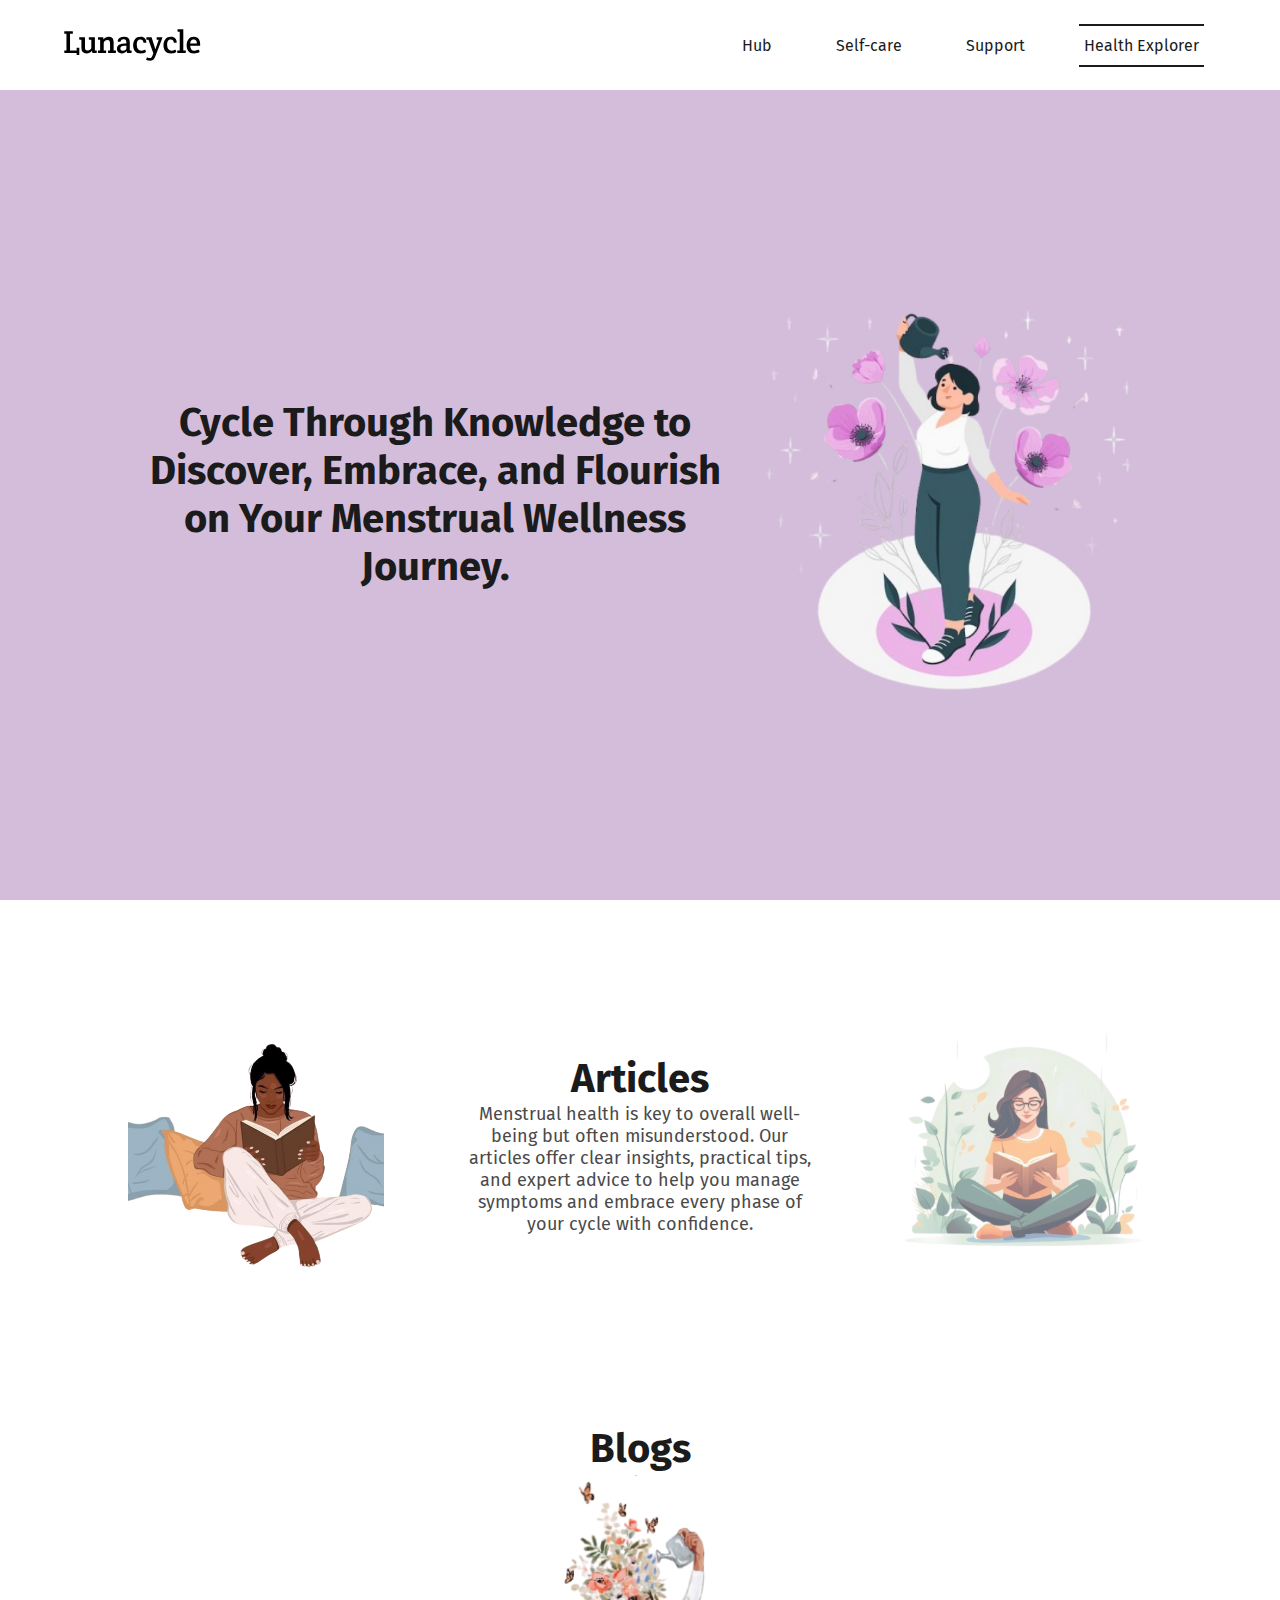
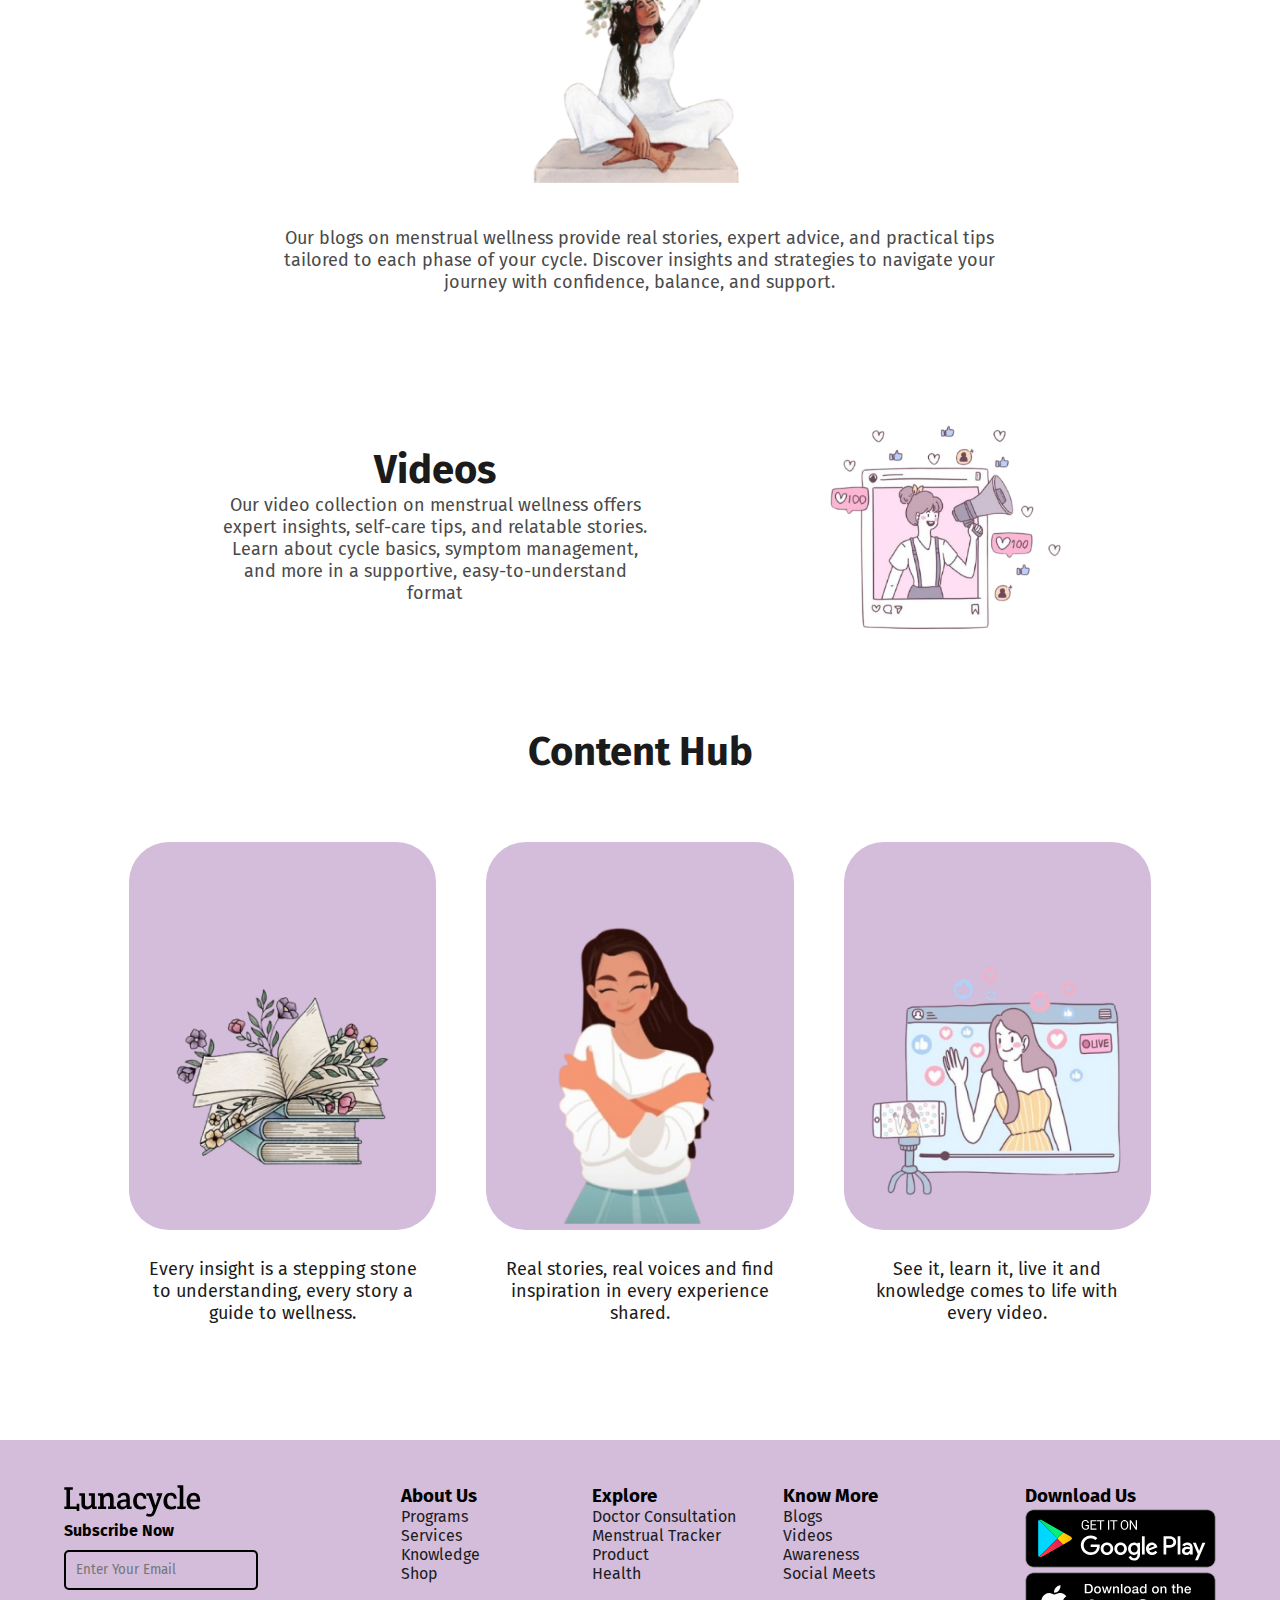
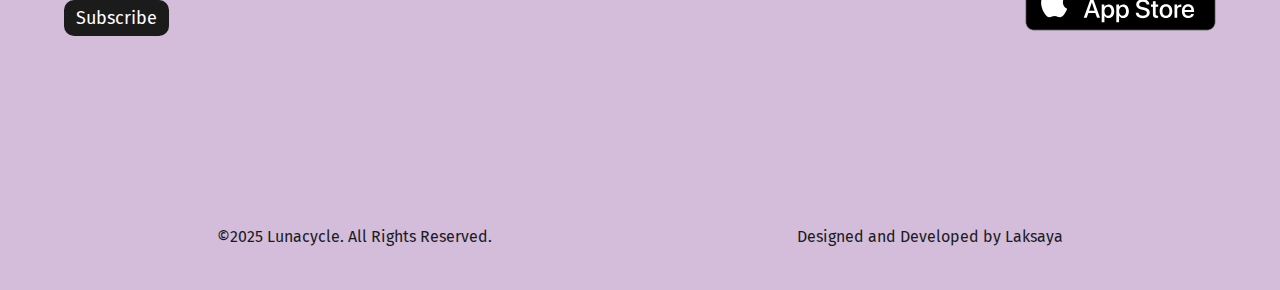
==== commit 603adab8: "Add files via upload" ====
--- a/health-explorer.html
+++ b/health-explorer.html
@@ -7,6 +7,7 @@
     <title> Lunacycle - Health Explorer </title>
     <link rel="stylesheet" href="./css/style.css">
     <link rel="stylesheet" href="./css/health-explorer.css">
+    <link rel="shortcut icon" href="./src/Icon/lc_icon.svg" type="image/x-icon">
     <link rel="stylesheet" href="https://cdn.jsdelivr.net/npm/bootstrap-icons@1.11.3/font/bootstrap-icons.min.css">
 </head>
 
@@ -194,39 +195,39 @@
                         <div class="footer-column about-us">
                             <h3>About Us</h3>
                             <ul>
-                                <li><a href="#">Programs</a></li>
-                                <li><a href="#">Services</a></li>
-                                <li><a href="#">Knowledge</a></li>
-                                <li><a href="#">Shop</a></li>
+                                <li><a href="./index.html#menstrual_care">Programs</a></li>
+                                <li><a href="./index.html#well_being">Services</a></li>
+                                <li><a href="./index.html#pratice">Knowledge</a></li>
+                                <li><a href="./index.html#product">Shop</a></li>
                             </ul>
                         </div>
                         <!-- Explore Section -->
                         <div class="footer-column explore">
                             <h3>Explore</h3>
                             <ul>
-                                <li><a href="#">Doctor Consultation</a></li>
-                                <li><a href="#">Menstrual Tracker</a></li>
-                                <li><a href="#">Product</a></li>
-                                <li><a href="#">Health</a></li>
+                                <li><a href="./self-care.html#social_meet ">Doctor Consultation</a></li>
+                                <li><a href="./self-care.html#banner">Menstrual Tracker</a></li>
+                                <li><a href="./self-care.html#period_essential">Product</a></li>
+                                <li><a href="./self-care.html#health">Health</a></li>
                             </ul>
                         </div>
                         <!-- Know More Section -->
                         <div class="footer-column know-more">
                             <h3>Know More</h3>
                             <ul>
-                                <li><a href="#">Blogs</a></li>
-                                <li><a href="#">Videos</a></li>
-                                <li><a href="#">Awareness</a></li>
-                                <li><a href="#">Social Meets</a></li>
+                                <li><a href="./health-explorer.html#blogs">Blogs</a></li>
+                                <li><a href="./health-explorer.html#video">Videos</a></li>
+                                <li><a href="./health-explorer.html#article">Awareness</a></li>
+                                <li><a href="./support.html#social_meet ">Social Meets</a></li>
                             </ul>
                         </div>
                     </div>
                         <!-- Download Buttons Section -->
                         <div class="download-buttons">
                             <h3>Download Us</h3>
-                            <a href="https://play.google.com/store/games?hl=en&pli=1"><img src="./src/Icon/google.svg"
+                            <a href="https://play.google.com/store/games?hl=en&pli=1" target="_blank"><img src="./src/Icon/google.svg"
                                     alt="Google Play"></a>
-                            <a href="#"><img src="./src/Icon/apple.svg" alt="App Store"></a>
+                            <a href="https://www.apple.com/in/app-store/" target="_blank"><img src="./src/Icon/apple.svg" alt="App Store"></a>
                         </div>
                 </div>
 
@@ -235,8 +236,8 @@
                         <div class="footer-bottom">
                             <!-- <a href="#">Privacy Policy</a> -->
                             <!-- <a href="#">Terms of Service</a> -->
-                            <p>&copy; Lunacycle. All Rights Reserved.</p>
-                            <a href="https://www.behance.net/laksayag">Designed and Developed by Laksaya</a>
+                            <p>&copy;2025 Lunacycle. All Rights Reserved.</p>
+                            <a href="https://www.behance.net/laksayag" target="_blank">Designed and Developed by Laksaya</a>
                         </div>
                     </div>
                 
--- a/css/style.css
+++ b/css/style.css
@@ -23,6 +23,7 @@
   --fs-16: 16px;
   --fs-14: 14px;
   --fs-12: 12px;
+  --fs-8: 8px;
   --primary-color: #d3bddb;
   --secondary-color: #ffffff;
   --tertiory-color: #1b1b1b;
@@ -156,7 +157,7 @@
 
 #footer{
   width: 100%;
-  height: 60vh;
+  height: 50vh;
   display: flex;
   align-items: center;
   justify-content: center;
@@ -185,7 +186,7 @@
 
 #footer .wrapper .footer-section .subscribe {
 width: 30%;
-height: 60%;
+height: 80%;
 /* background-color: slategrey; */
 }
 
@@ -201,7 +202,7 @@
 
 #footer .wrapper .footer-section .link{
   width: 60%;
-  height: 50%;
+  height: 80%;
   /* background-color: teal; */
   display: flex;
   align-items: start;
@@ -224,6 +225,7 @@
 #footer .wrapper .footer-section .link .footer-column ul li a {
   text-decoration: none;
   color: var(--tertiory-color);
+  font-size: var(--fs-16);
 }
 
 #footer .wrapper .footer-section .download-buttons  {
@@ -263,7 +265,14 @@
 #footer .wrapper .policy .footer-bottom a{
   text-decoration: none;
   color: var(--tertiory-color);
-}
+  font-size: var(--fs-16);
+}
+
+#footer .wrapper .policy .footer-bottom p{
+color: var(--tertiory-color);
+font-size: var(--fs-16);
+}
+
 /* footer end */
 
 
@@ -271,10 +280,35 @@
 
 
 
+
+
+
 @media (max-width: 1050px) {
+  #footer .wrapper .footer-section .link .footer-column ul li a {
+    font-size: var(--fs-14);
+  }
+
+  #footer .wrapper .footer-section .link{
+    width: 70%;
+  }
+
+  #footer .wrapper .policy .footer-bottom a{
+  
+    font-size: var(--fs-14);
+  }
+  
+  #footer .wrapper .policy .footer-bottom p{
+
+  font-size: var(--fs-14);
+  }
+
+}
+
+
+@media (max-width: 850px) {
   #footer{
     height: auto;
-    padding: 20px;
+    padding: 20px 0px;
   }
 
   #footer .wrapper .footer-section{
@@ -285,6 +319,16 @@
   #footer .wrapper .footer-section .subscribe {
     width: 100%;
   }
+
+  #footer .wrapper .footer-section .link{
+    flex-wrap: wrap;
+    gap: 5px;
+  }
+
+  #footer .wrapper .footer-section .link .footer-column{
+    width: 100%;
+  }
+
   #footer .wrapper .footer-section .link{
     width: 100%;
   }
@@ -302,19 +346,36 @@
     margin-top: 30px;
   }
 
-}
-
-@media (max-width: 700px) {
-  #footer .wrapper .footer-section .link{
-    flex-wrap: wrap;
-    gap: 5px;
-  }
-
-  #footer .wrapper .footer-section .link .footer-column{
-    width: 100%;
-  }
-
-
+  #footer .wrapper .policy .footer-bottom a{
+  
+    /* font-size: var(--fs-12); */
+  }
+  
+  #footer .wrapper .policy .footer-bottom p{
+
+  /* font-size: var(--fs-12); */
+  }
+ 
+
+}
+
+@media (max-width: 650px) {
+
+  #footer .wrapper .policy .footer-bottom {
+    flex-direction: column;
+    align-items: start;
+  }
+  #footer .wrapper .policy .footer-bottom a{
+  
+    /* font-size: var(--fs-12); */
+  }
+  
+  #footer .wrapper .policy .footer-bottom p{
+
+  /* font-size: var(--fs-12); */
+  }
+
+ 
 }
 
 
@@ -340,11 +401,11 @@
     flex-direction: column;
     align-items: start;
     justify-content: start;
-    background-color: var(--primary-color);
+    background-color: #DEC1EA;
     padding: 10px 0px;
     transition-duration: 0.7s;
     z-index: 1;
-    box-shadow: 0px 3px 10px 0px;
+    /* box-shadow: 0px 3px 10px 0px; */
   }
   header nav .wrapper ul li {
     margin-left: 5%;
--- a/css/health-explorer.css
+++ b/css/health-explorer.css
@@ -117,7 +117,7 @@
 
 #blogs{
     width: 100%;
-    height: 80vh;
+    height: 60vh;
     display: flex;
     align-items: center;
     justify-content: center;
@@ -180,7 +180,7 @@
 
 #video{
     width: 100%;
-    height: 50vh;
+    height: 30vh;
     display: flex;
     align-items: center;
     justify-content: center;
@@ -303,6 +303,7 @@
     align-items: center;
     justify-content: center;
     flex-direction: column;
+    gap: 5px;
     /* background-color: rgb(67, 39, 34); */
 }
 
@@ -320,6 +321,7 @@
     align-items: center;
     justify-content: center;
     flex-direction: column;
+    gap: 5px;
     /* background-color: rgb(78, 54, 87); */
 }
 
@@ -337,6 +339,7 @@
     align-items: center;
     justify-content: center;
     flex-direction: column;
+    gap: 5px;
     /* background-color: rgb(88, 94, 143); */
 }
 
